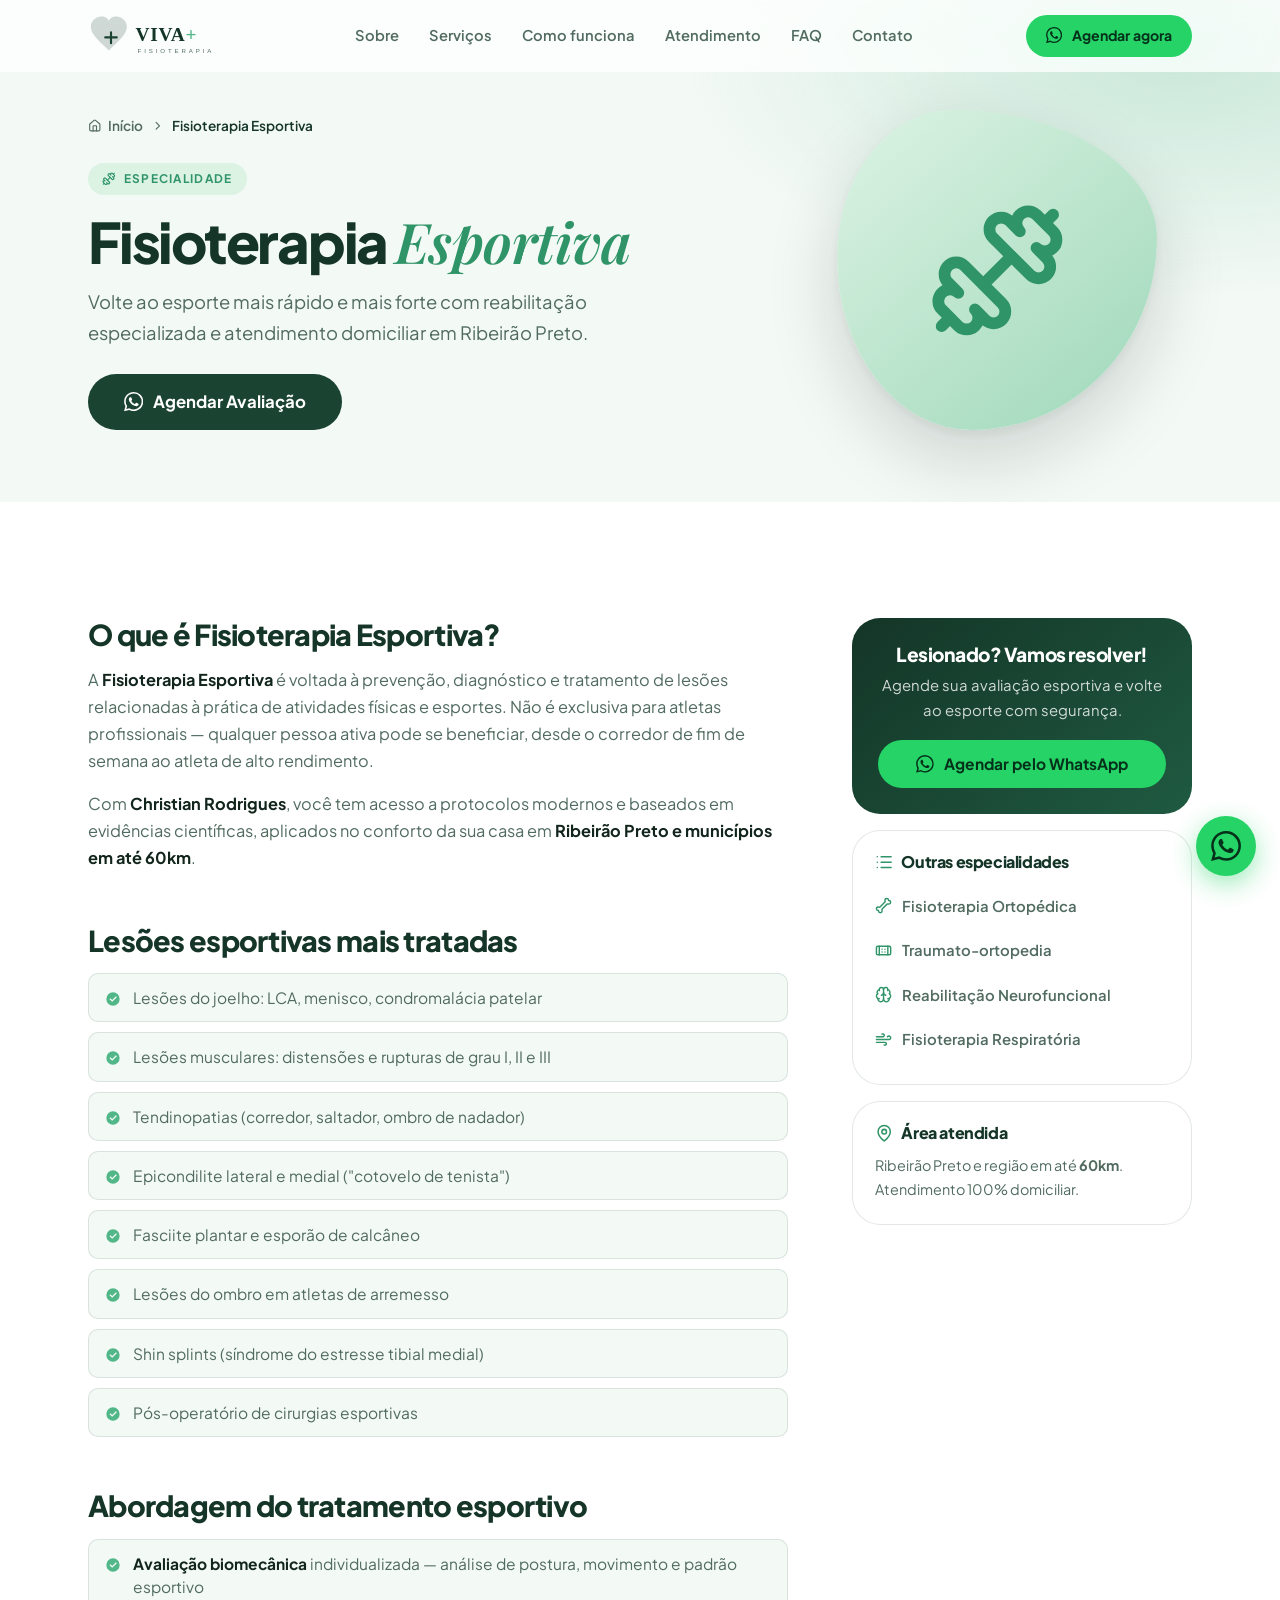
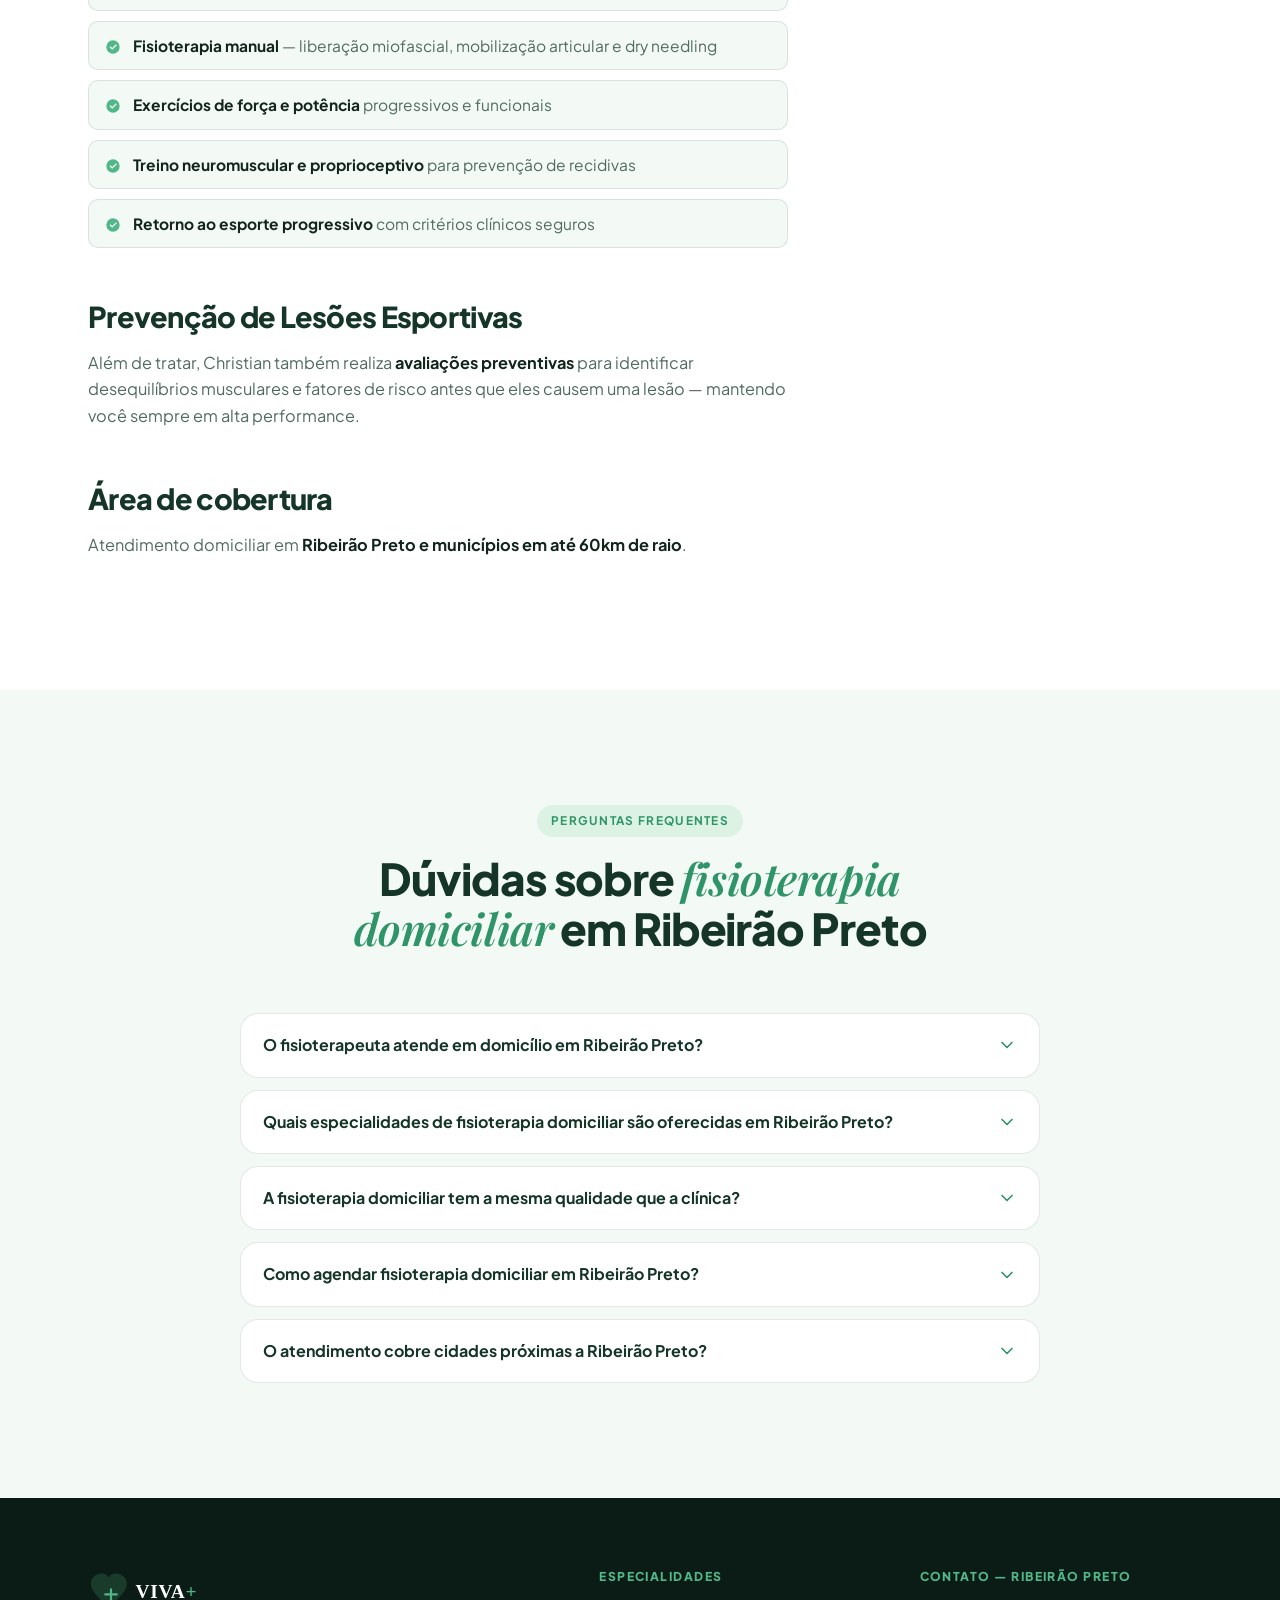
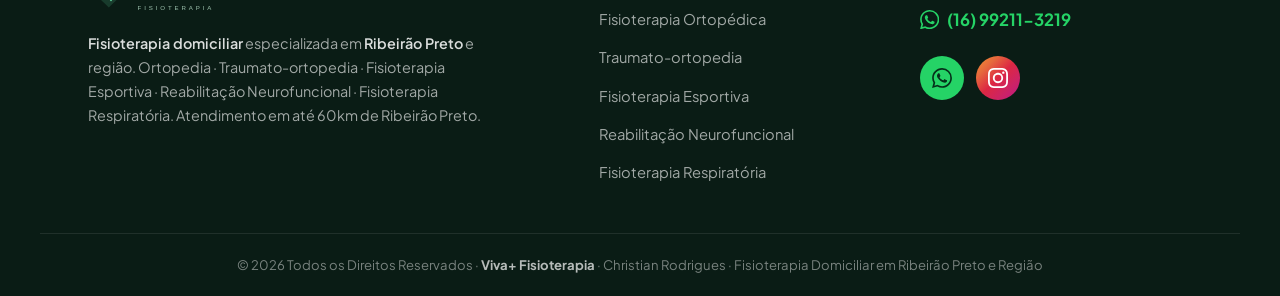
==== fisioterapia-esportiva.html @ 5d6df50b "Redesign do site: novo sistema visual, responsividade e correções técnicas - Hero compacto com CTAs " ====
<!DOCTYPE html>
<html lang="pt-BR">
<head>
<meta charset="UTF-8">
<meta name="viewport" content="width=device-width, initial-scale=1, viewport-fit=cover">
<title>Fisioterapia Esportiva em Ribeirão Preto | Christian Rodrigues</title>
<meta name="description" content="Fisioterapia Esportiva domiciliar em Ribeirão Preto com Christian Rodrigues. Prevenção e reabilitação de lesões para atletas e praticantes de atividade física. Atendimento em até 60km.">
<meta name="author" content="Christian Rodrigues — Viva+ Fisioterapia">
<meta name="robots" content="index, follow, max-snippet:-1, max-image-preview:large, max-video-preview:-1">
<link rel="canonical" href="https://vivamaisfisioterapia.com.br/fisioterapia-esportiva.html">
<meta name="theme-color" content="#f3f9f5" media="(prefers-color-scheme: light)">
<meta name="theme-color" content="#0a1611" media="(prefers-color-scheme: dark)">

<link rel="icon" href="img/favicon.svg" type="image/svg+xml">
<link rel="icon" href="favicon.ico" sizes="32x32">
<link rel="apple-touch-icon" href="img/apple-touch-icon.png">

<meta property="og:type" content="website">
<meta property="og:locale" content="pt_BR">
<meta property="og:site_name" content="Viva+ Fisioterapia">
<meta property="og:url" content="https://vivamaisfisioterapia.com.br/fisioterapia-esportiva.html">
<meta property="og:title" content="Fisioterapia Esportiva em Ribeirão Preto | Christian Rodrigues">
<meta property="og:description" content="Fisioterapia Esportiva domiciliar em Ribeirão Preto com Christian Rodrigues. Prevenção e reabilitação de lesões para atletas e praticantes de atividade física. Atendimento em até 60km.">
<meta property="og:image" content="https://vivamaisfisioterapia.com.br/img/og-cover.jpg">
<meta property="og:image:width" content="1200">
<meta property="og:image:height" content="630">
<meta property="og:image:alt" content="Christian Rodrigues — Fisioterapeuta Domiciliar em Ribeirão Preto">
<meta name="twitter:card" content="summary_large_image">
<meta name="twitter:title" content="Fisioterapia Esportiva em Ribeirão Preto | Christian Rodrigues">
<meta name="twitter:description" content="Fisioterapia Esportiva domiciliar em Ribeirão Preto com Christian Rodrigues. Prevenção e reabilitação de lesões para atletas e praticantes de atividade física. Atendimento em até 60km.">
<meta name="twitter:image" content="https://vivamaisfisioterapia.com.br/img/og-cover.jpg">

<script type="application/ld+json">
{
  "@context": "https://schema.org",
  "@graph": [
    {
      "@type": "MedicalTherapy",
      "name": "Fisioterapia Esportiva",
      "description": "Volte ao esporte mais rápido e mais forte com reabilitação especializada e atendimento domiciliar em Ribeirão Preto.",
      "provider": {
        "@type": "Person",
        "name": "Christian Rodrigues",
        "jobTitle": "Fisioterapeuta",
        "url": "https://vivamaisfisioterapia.com.br"
      },
      "areaServed": "Ribeirão Preto e região — raio de 60km",
      "url": "https://vivamaisfisioterapia.com.br/fisioterapia-esportiva.html"
    },
    {
      "@type": "BreadcrumbList",
      "itemListElement": [
        {
          "@type": "ListItem",
          "position": 1,
          "name": "Início",
          "item": "https://vivamaisfisioterapia.com.br/"
        },
        {
          "@type": "ListItem",
          "position": 2,
          "name": "Fisioterapia Esportiva",
          "item": "https://vivamaisfisioterapia.com.br/fisioterapia-esportiva.html"
        }
      ]
    }
  ]
}
</script>

<link rel="preconnect" href="https://fonts.googleapis.com">
<link rel="preconnect" href="https://fonts.gstatic.com" crossorigin>
<link href="https://fonts.googleapis.com/css2?family=Plus+Jakarta+Sans:wght@400;500;600;700;800&family=Playfair+Display:ital,wght@1,600&display=swap" rel="stylesheet">
<link rel="stylesheet" href="css/site.css">
<script>document.documentElement.classList.add('js')</script>
<script src="js/site.js" defer></script>
</head>
<body>
<a href="#main-content" class="skip">Pular para o conteúdo</a>

<!-- ══ CABEÇALHO ══ -->
<header class="hdr" id="hdr">
  <nav class="nav c" aria-label="Navegação principal">
    <a href="./" aria-label="Viva+ Fisioterapia — Página inicial">
      <svg viewBox="0 0 215 64" xmlns="http://www.w3.org/2000/svg" class="logo" role="img" aria-label="Viva+ Fisioterapia"><title>Viva+ Fisioterapia</title>
        <path class="l-heart" d="M26 47C13 34 1 25 1 14 1 6 8 0 16 0c5 0 9 3 10 6 1-3 5-6 10-6 8 0 15 6 15 14 0 11-12 20-25 33z" transform="translate(3,5)"/>
        <path class="l-cross" d="M29 22v15M21 29h16" fill="none" stroke-width="3" stroke-linecap="round" transform="translate(3,5)"/>
        <text class="l-name" x="66" y="39" font-family="Georgia,'Times New Roman',serif" font-weight="700" font-size="27" letter-spacing="1">VIVA<tspan class="l-plus">+</tspan></text>
        <text class="l-sub" x="69" y="55" font-family="Arial,sans-serif" font-size="8.5" letter-spacing="4">FISIOTERAPIA</text>
      </svg>
    </a>
    <div class="nav-links">
      <a href="./#sobre" class="nav-link">Sobre</a>
      <a href="./#servicos" class="nav-link">Serviços</a>
      <a href="./#como-funciona" class="nav-link">Como funciona</a>
      <a href="./#atendimento" class="nav-link">Atendimento</a>
      <a href="./#faq" class="nav-link">FAQ</a>
      <a href="./#contato" class="nav-link">Contato</a>
    </div>
    <div class="nav-acts">
      <a href="https://wa.me/5516992113219?text=Ol%C3%A1%20Christian%21%20Tenho%20interesse%20em%20Fisioterapia%20Esportiva." class="btn btn-wa btn-sm" target="_blank" rel="noopener noreferrer" aria-label="Agendar fisioterapia pelo WhatsApp">
        <svg class="ic" aria-hidden="true"><use href="img/icons.svg#whatsapp"/></svg><span>Agendar agora</span>
      </a>
      <button class="nav-tog" id="nav-tog" aria-label="Abrir menu" aria-expanded="false" aria-controls="mnav"><svg class="ic" aria-hidden="true"><use href="img/icons.svg#menu"/></svg></button>
    </div>
  </nav>
</header>

<!-- ══ MENU MOBILE ══ -->
<div class="mnav" id="mnav" role="dialog" aria-modal="true" aria-label="Menu">
  <div class="mnav-top">
    <svg viewBox="0 0 215 64" xmlns="http://www.w3.org/2000/svg" class="logo" role="img" aria-label="Viva+ Fisioterapia">
        <path class="l-heart" d="M26 47C13 34 1 25 1 14 1 6 8 0 16 0c5 0 9 3 10 6 1-3 5-6 10-6 8 0 15 6 15 14 0 11-12 20-25 33z" transform="translate(3,5)"/>
        <path class="l-cross" d="M29 22v15M21 29h16" fill="none" stroke-width="3" stroke-linecap="round" transform="translate(3,5)"/>
        <text class="l-name" x="66" y="39" font-family="Georgia,'Times New Roman',serif" font-weight="700" font-size="27" letter-spacing="1">VIVA<tspan class="l-plus">+</tspan></text>
        <text class="l-sub" x="69" y="55" font-family="Arial,sans-serif" font-size="8.5" letter-spacing="4">FISIOTERAPIA</text>
      </svg>
    <button class="mnav-close" id="mnav-close" aria-label="Fechar menu"><svg class="ic" aria-hidden="true"><use href="img/icons.svg#x"/></svg></button>
  </div>
  <nav class="mnav-links" aria-label="Menu mobile">
    <a href="./#sobre" class="mnav-link" style="--i:0">Sobre <svg class="ic" aria-hidden="true"><use href="img/icons.svg#arrow-right"/></svg></a>
    <a href="./#servicos" class="mnav-link" style="--i:1">Serviços <svg class="ic" aria-hidden="true"><use href="img/icons.svg#arrow-right"/></svg></a>
    <a href="./#como-funciona" class="mnav-link" style="--i:2">Como funciona <svg class="ic" aria-hidden="true"><use href="img/icons.svg#arrow-right"/></svg></a>
    <a href="./#atendimento" class="mnav-link" style="--i:3">Atendimento <svg class="ic" aria-hidden="true"><use href="img/icons.svg#arrow-right"/></svg></a>
    <a href="./#faq" class="mnav-link" style="--i:4">FAQ <svg class="ic" aria-hidden="true"><use href="img/icons.svg#arrow-right"/></svg></a>
    <a href="./#contato" class="mnav-link" style="--i:5">Contato <svg class="ic" aria-hidden="true"><use href="img/icons.svg#arrow-right"/></svg></a>
  </nav>
  <div class="mnav-foot">
    <a href="https://wa.me/5516992113219?text=Ol%C3%A1%20Christian%21%20Tenho%20interesse%20em%20Fisioterapia%20Esportiva." class="btn btn-wa btn-lg" target="_blank" rel="noopener noreferrer"><svg class="ic" aria-hidden="true"><use href="img/icons.svg#whatsapp"/></svg> Agendar pelo WhatsApp</a>
    <a href="https://www.instagram.com/christianrodrigues03?igsh=MXczcjdnam0zOTdqcQ==" class="btn btn-o" target="_blank" rel="noopener noreferrer"><svg class="ic" aria-hidden="true"><use href="img/icons.svg#instagram"/></svg> Instagram</a>
  </div>
</div>

<main id="main-content">

<!-- ══ HERO INTERNO ══ -->
<section class="ih">
  <div class="c ih-grid">
    <div data-a="l">
      <nav class="crumb" aria-label="Navegação estrutural">
        <a href="./"><svg class="ic" aria-hidden="true"><use href="img/icons.svg#house"/></svg> Início</a>
        <svg class="ic" aria-hidden="true"><use href="img/icons.svg#chevron-right"/></svg>
        <span aria-current="page">Fisioterapia Esportiva</span>
      </nav>
      <span class="tag"><svg class="ic" aria-hidden="true"><use href="img/icons.svg#dumbbell"/></svg> Especialidade</span>
      <h1 class="ih-title">Fisioterapia <em>Esportiva</em></h1>
      <p class="ih-sub">Volte ao esporte mais rápido e mais forte com reabilitação especializada e atendimento domiciliar em Ribeirão Preto.</p>
      <a href="https://wa.me/5516992113219?text=Ol%C3%A1%20Christian%21%20Tenho%20interesse%20em%20Fisioterapia%20Esportiva." class="btn btn-p btn-lg" target="_blank" rel="noopener noreferrer"><svg class="ic" aria-hidden="true"><use href="img/icons.svg#whatsapp"/></svg> Agendar Avaliação</a>
    </div>
    <div class="ih-art" data-a="r" aria-hidden="true"><svg class="ic" aria-hidden="true"><use href="img/icons.svg#dumbbell"/></svg></div>
  </div>
</section>

<!-- ══ CONTEÚDO ══ -->
<section class="sec">
  <div class="c in-grid">
    <article class="prose" data-a>
        <h2>O que é Fisioterapia Esportiva?</h2>
        <p>A <strong>Fisioterapia Esportiva</strong> é voltada à prevenção, diagnóstico e tratamento de lesões relacionadas à prática de atividades físicas e esportes. Não é exclusiva para atletas profissionais — qualquer pessoa ativa pode se beneficiar, desde o corredor de fim de semana ao atleta de alto rendimento.</p>
        <p>Com <strong>Christian Rodrigues</strong>, você tem acesso a protocolos modernos e baseados em evidências científicas, aplicados no conforto da sua casa em <strong>Ribeirão Preto e municípios em até 60km</strong>.</p>

        <h2>Lesões esportivas mais tratadas</h2>
        <ul>
        <li>Lesões do joelho: LCA, menisco, condromalácia patelar</li>
        <li>Lesões musculares: distensões e rupturas de grau I, II e III</li>
        <li>Tendinopatias (corredor, saltador, ombro de nadador)</li>
        <li>Epicondilite lateral e medial ("cotovelo de tenista")</li>
        <li>Fasciite plantar e esporão de calcâneo</li>
        <li>Lesões do ombro em atletas de arremesso</li>
        <li>Shin splints (síndrome do estresse tibial medial)</li>
        <li>Pós-operatório de cirurgias esportivas</li>
        </ul>

        <h2>Abordagem do tratamento esportivo</h2>
        <ul>
        <li><strong>Avaliação biomecânica</strong> individualizada — análise de postura, movimento e padrão esportivo</li>
        <li><strong>Fisioterapia manual</strong> — liberação miofascial, mobilização articular e dry needling</li>
        <li><strong>Exercícios de força e potência</strong> progressivos e funcionais</li>
        <li><strong>Treino neuromuscular e proprioceptivo</strong> para prevenção de recidivas</li>
        <li><strong>Retorno ao esporte progressivo</strong> com critérios clínicos seguros</li>
        </ul>

        <h2>Prevenção de Lesões Esportivas</h2>
        <p>Além de tratar, Christian também realiza <strong>avaliações preventivas</strong> para identificar desequilíbrios musculares e fatores de risco antes que eles causem uma lesão — mantendo você sempre em alta performance.</p>

        <h2>Área de cobertura</h2>
        <p>Atendimento domiciliar em <strong>Ribeirão Preto e municípios em até 60km de raio</strong>.</p>
    </article>

    <aside class="side" aria-label="Agendamento e outras especialidades">
      <div class="side-cta">
        <h3>Lesionado? Vamos resolver!</h3>
        <p>Agende sua avaliação esportiva e volte ao esporte com segurança.</p>
        <a href="https://wa.me/5516992113219?text=Ol%C3%A1%20Christian%21%20Tenho%20interesse%20em%20Fisioterapia%20Esportiva." class="btn btn-wa" target="_blank" rel="noopener noreferrer"><svg class="ic" aria-hidden="true"><use href="img/icons.svg#whatsapp"/></svg> Agendar pelo WhatsApp</a>
      </div>
      <div class="side-card">
        <h3><svg class="ic" aria-hidden="true"><use href="img/icons.svg#list"/></svg> Outras especialidades</h3>
        <ul>
            <li><a href="ortopedia.html"><svg class="ic" aria-hidden="true"><use href="img/icons.svg#bone"/></svg> Fisioterapia Ortopédica</a></li>
            <li><a href="traumatortopedia.html"><svg class="ic" aria-hidden="true"><use href="img/icons.svg#bandage"/></svg> Traumato-ortopedia</a></li>
            <li><a href="reabilitacao-neurofuncional.html"><svg class="ic" aria-hidden="true"><use href="img/icons.svg#brain"/></svg> Reabilitação Neurofuncional</a></li>
            <li><a href="fisioterapia-respiratoria.html"><svg class="ic" aria-hidden="true"><use href="img/icons.svg#wind"/></svg> Fisioterapia Respiratória</a></li>
        </ul>
      </div>
      <div class="side-card">
        <h3><svg class="ic" aria-hidden="true"><use href="img/icons.svg#map-pin"/></svg> Área atendida</h3>
        <p>Ribeirão Preto e região em até <strong>60km</strong>. Atendimento 100% domiciliar.</p>
      </div>
    </aside>
  </div>
</section>

<!-- ══ FAQ ══ -->
<section class="sec sec--alt" id="faq" aria-labelledby="faq-title">
  <div class="c">
    <header class="s-hdr" data-a>
      <span class="tag">Perguntas frequentes</span>
      <h2 class="s-title" id="faq-title">Dúvidas sobre <em>fisioterapia domiciliar</em> em Ribeirão Preto</h2>
    </header>
    <div class="faq-list" data-a>
      <details class="faq-item" name="faq">
        <summary>O fisioterapeuta atende em domicílio em Ribeirão Preto? <svg class="ic" aria-hidden="true"><use href="img/icons.svg#chevron-down"/></svg></summary>
        <p>Sim! Christian Rodrigues oferece <strong>fisioterapia domiciliar em Ribeirão Preto</strong> e toda a região em um raio de 60km, incluindo Sertãozinho, Jardinópolis, Cravinhos, Serrana, Brodowski, Batatais e Franca. Você recebe atendimento profissional sem sair de casa.</p>
      </details>
      <details class="faq-item" name="faq">
        <summary>Quais especialidades de fisioterapia domiciliar são oferecidas em Ribeirão Preto? <svg class="ic" aria-hidden="true"><use href="img/icons.svg#chevron-down"/></svg></summary>
        <p>São 5 especialidades de <strong>fisioterapia domiciliar em Ribeirão Preto</strong>: <strong>Fisioterapia Ortopédica</strong>, <strong>Traumato-ortopedia</strong>, <strong>Fisioterapia Esportiva</strong>, <strong>Reabilitação Neurofuncional</strong> (AVC, Parkinson) e <strong>Fisioterapia Respiratória</strong> (DPOC, pós-COVID). Todas realizadas no conforto da sua casa.</p>
      </details>
      <details class="faq-item" name="faq">
        <summary>A fisioterapia domiciliar tem a mesma qualidade que a clínica? <svg class="ic" aria-hidden="true"><use href="img/icons.svg#chevron-down"/></svg></summary>
        <p>Sim! Christian leva todos os equipamentos profissionais necessários ao seu domicílio em Ribeirão Preto, garantindo uma sessão completa, profissional e baseada em evidências científicas — com a comodidade de não precisar sair de casa.</p>
      </details>
      <details class="faq-item" name="faq">
        <summary>Como agendar fisioterapia domiciliar em Ribeirão Preto? <svg class="ic" aria-hidden="true"><use href="img/icons.svg#chevron-down"/></svg></summary>
        <p>É simples! Entre em contato pelo <strong>WhatsApp (16) 99211-3219</strong>. O agendamento é rápido, sem burocracia e com horários flexíveis para encaixar na sua rotina em Ribeirão Preto e região.</p>
      </details>
      <details class="faq-item" name="faq">
        <summary>O atendimento cobre cidades próximas a Ribeirão Preto? <svg class="ic" aria-hidden="true"><use href="img/icons.svg#chevron-down"/></svg></summary>
        <p>Sim! A <strong>fisioterapia domiciliar</strong> atende em um raio de <strong>60km a partir de Ribeirão Preto</strong>, cobrindo cidades como Sertãozinho, Jardinópolis, Cravinhos, Serrana, Brodowski, Batatais e Franca. Entre em contato para verificar sua região.</p>
      </details>
    </div>
  </div>
</section>

</main>

<!-- ══ RODAPÉ ══ -->
<footer class="ftr">
  <div class="c ftr-inner">
    <div class="ftr-brand">
      <svg viewBox="0 0 215 64" xmlns="http://www.w3.org/2000/svg" class="logo" role="img" aria-label="Viva+ Fisioterapia">
        <path class="l-heart" d="M26 47C13 34 1 25 1 14 1 6 8 0 16 0c5 0 9 3 10 6 1-3 5-6 10-6 8 0 15 6 15 14 0 11-12 20-25 33z" transform="translate(3,5)"/>
        <path class="l-cross" d="M29 22v15M21 29h16" fill="none" stroke-width="3" stroke-linecap="round" transform="translate(3,5)"/>
        <text class="l-name" x="66" y="39" font-family="Georgia,'Times New Roman',serif" font-weight="700" font-size="27" letter-spacing="1">VIVA<tspan class="l-plus">+</tspan></text>
        <text class="l-sub" x="69" y="55" font-family="Arial,sans-serif" font-size="8.5" letter-spacing="4">FISIOTERAPIA</text>
      </svg>
      <p>
        <strong>Fisioterapia domiciliar</strong> especializada em <strong>Ribeirão Preto</strong> e região.
        Ortopedia · Traumato-ortopedia · Fisioterapia Esportiva · Reabilitação Neurofuncional · Fisioterapia Respiratória.
        Atendimento em até 60km de Ribeirão Preto.
      </p>
    </div>
    <nav class="ftr-links" aria-label="Especialidades">
      <h3>Especialidades</h3>
      <ul>
        <li><a href="ortopedia.html">Fisioterapia Ortopédica</a></li>
        <li><a href="traumatortopedia.html">Traumato-ortopedia</a></li>
        <li><a href="fisioterapia-esportiva.html">Fisioterapia Esportiva</a></li>
        <li><a href="reabilitacao-neurofuncional.html">Reabilitação Neurofuncional</a></li>
        <li><a href="fisioterapia-respiratoria.html">Fisioterapia Respiratória</a></li>
      </ul>
    </nav>
    <div class="ftr-contact">
      <h3>Contato — Ribeirão Preto</h3>
      <a href="https://wa.me/5516992113219" class="ftr-wa" target="_blank" rel="noopener noreferrer" aria-label="WhatsApp (16) 99211-3219">
        <svg class="ic" aria-hidden="true"><use href="img/icons.svg#whatsapp"/></svg> (16) 99211-3219
      </a>
      <div class="ftr-soc">
        <a href="https://wa.me/5516992113219" target="_blank" rel="noopener noreferrer" aria-label="WhatsApp" class="soc-ic soc-wa"><svg class="ic" aria-hidden="true"><use href="img/icons.svg#whatsapp"/></svg></a>
        <a href="https://www.instagram.com/christianrodrigues03?igsh=MXczcjdnam0zOTdqcQ==" target="_blank" rel="noopener noreferrer" aria-label="Instagram de Christian Rodrigues" class="soc-ic soc-ig"><svg class="ic" aria-hidden="true"><use href="img/icons.svg#instagram"/></svg></a>
      </div>
    </div>
  </div>
  <div class="ftr-bot">
    <p>© 2026 Todos os Direitos Reservados · <strong>Viva+ Fisioterapia</strong> · Christian Rodrigues · Fisioterapia Domiciliar em Ribeirão Preto e Região</p>
  </div>
</footer>

<!-- WhatsApp: botão flutuante (desktop) e barra fixa (celular) -->
<a href="https://wa.me/5516992113219?text=Ol%C3%A1%20Christian%21%20Tenho%20interesse%20em%20Fisioterapia%20Esportiva." class="wa-float" target="_blank" rel="noopener noreferrer" aria-label="Agendar pelo WhatsApp"><svg class="ic" aria-hidden="true"><use href="img/icons.svg#whatsapp"/></svg></a>
<div class="wa-bar" id="wa-bar">
  <a href="https://wa.me/5516992113219?text=Ol%C3%A1%20Christian%21%20Tenho%20interesse%20em%20Fisioterapia%20Esportiva." class="btn btn-wa" target="_blank" rel="noopener noreferrer"><svg class="ic" aria-hidden="true"><use href="img/icons.svg#whatsapp"/></svg> Agendar pelo WhatsApp</a>
</div>

</body>
</html>
---- css/site.css ----
/* ============================================================
   VIVA+ FISIOTERAPIA — sistema de design compartilhado
   Usado por todas as páginas (index + especialidades)
============================================================ */

/* ── TOKENS ── */
:root{
  color-scheme:light dark;
  --bg:#ffffff;
  --surface:#f3f9f5;
  --card:#ffffff;
  --ink:#12251c;
  --muted:#516b60;
  --head:#143527;
  --brand:#1B4332;
  --brand-hover:#2D6A4F;
  --on-brand:#ffffff;
  --accent:#2f9467;
  --mint:#52B788;
  --tint:#dcf3e3;
  --line:rgba(27,67,50,.12);
  --glass:rgba(255,255,255,.78);
  --wa:#25D366;
  --wa-hover:#1fbe5a;
  --on-wa:#05301a;
  --ig:linear-gradient(135deg,#f09433,#e6683c,#dc2743,#cc2366,#bc1888);
  --deep:#0f2a1f;
  --deeper:#0a1c15;

  --ff:'Plus Jakarta Sans',system-ui,-apple-system,'Segoe UI',Roboto,Arial,sans-serif;
  --ff-serif:'Playfair Display',Georgia,'Times New Roman',serif;

  --r-sm:10px;--r-md:18px;--r-lg:28px;--r-pill:999px;
  --sh-sm:0 1px 2px rgba(18,37,28,.05),0 4px 14px rgba(18,37,28,.06);
  --sh-md:0 2px 4px rgba(18,37,28,.05),0 14px 36px rgba(18,37,28,.11);
  --sh-lg:0 4px 8px rgba(18,37,28,.05),0 28px 70px rgba(18,37,28,.17);

  --hh:72px;
  --gut:clamp(16px,5vw,48px);
  --sec:clamp(64px,9vw,116px);
  --ease:cubic-bezier(.2,.7,.2,1);
}
@media (prefers-color-scheme:dark){
  :root{
    --bg:#0a1611;
    --surface:#0f1f18;
    --card:#14271f;
    --ink:#e6f1eb;
    --muted:#9fb9ad;
    --head:#f1f8f4;
    --brand:#52B788;
    --brand-hover:#74c69d;
    --on-brand:#06281a;
    --accent:#74c69d;
    --tint:#193529;
    --line:rgba(255,255,255,.1);
    --glass:rgba(12,26,20,.74);
    --sh-sm:0 1px 2px rgba(0,0,0,.3),0 4px 14px rgba(0,0,0,.25);
    --sh-md:0 2px 4px rgba(0,0,0,.3),0 14px 36px rgba(0,0,0,.35);
    --sh-lg:0 4px 8px rgba(0,0,0,.3),0 28px 70px rgba(0,0,0,.45);
  }
}

/* ── RESET ── */
*,*::before,*::after{box-sizing:border-box;margin:0;padding:0}
html{scroll-behavior:smooth;scroll-padding-top:calc(var(--hh) + 12px);-webkit-text-size-adjust:100%}
body{font-family:var(--ff);color:var(--ink);background:var(--bg);line-height:1.65;-webkit-font-smoothing:antialiased;overflow-x:clip}
img,svg{display:block;max-width:100%}
img{height:auto}
a{color:inherit;text-decoration:none}
ul,ol{list-style:none}
button{font:inherit;color:inherit;background:none;border:0;cursor:pointer}
strong{font-weight:700}
:focus-visible{outline:3px solid var(--mint);outline-offset:3px;border-radius:6px}
::selection{background:var(--mint);color:#06281a}
@view-transition{navigation:auto}

.skip{position:absolute;left:12px;top:-60px;z-index:2000;background:var(--brand);color:var(--on-brand);padding:10px 18px;border-radius:var(--r-pill);font-weight:700;transition:top .2s}
.skip:focus{top:12px}

/* ── LAYOUT ── */
.c{width:100%;max-width:1200px;margin-inline:auto;padding-inline:var(--gut)}
.sec{padding-block:var(--sec)}
.sec--alt{background:var(--surface)}
.ic{width:1.15em;height:1.15em;flex:none}

/* ── TIPOGRAFIA ── */
h1,h2,h3{color:var(--head);line-height:1.12;letter-spacing:-.025em;font-weight:800;text-wrap:balance}
h1 em,h2 em,h3 em{font-family:var(--ff-serif);font-style:italic;font-weight:600;letter-spacing:-.01em;color:var(--accent)}
p{text-wrap:pretty}
.tag{display:inline-flex;align-items:center;gap:8px;font-size:.74rem;font-weight:700;letter-spacing:.11em;text-transform:uppercase;color:var(--accent);background:var(--tint);padding:6px 14px;border-radius:var(--r-pill);margin-bottom:16px}
.s-hdr{text-align:center;max-width:720px;margin:0 auto clamp(36px,5vw,60px)}
.s-title{font-size:clamp(1.7rem,1.1rem + 2.6vw,2.75rem);margin-bottom:14px}
.s-sub{font-size:clamp(1rem,.95rem + .25vw,1.1rem);color:var(--muted)}
.s-sub strong{color:var(--ink);font-weight:600}

/* ── BOTÕES ── */
.btn{display:inline-flex;align-items:center;justify-content:center;gap:10px;min-height:48px;padding:12px 26px;border-radius:var(--r-pill);font-weight:700;font-size:.97rem;line-height:1.2;border:2px solid transparent;transition:transform .25s var(--ease),box-shadow .25s var(--ease),background-color .2s,color .2s,border-color .2s;text-align:center}
.btn:hover{transform:translateY(-2px)}
.btn:active{transform:translateY(0) scale(.98)}
.btn-p{background:var(--brand);color:var(--on-brand)}
.btn-p:hover{background:var(--brand-hover);box-shadow:var(--sh-md)}
.btn-o{border-color:var(--line);color:var(--head);background:var(--card)}
.btn-o:hover{border-color:var(--brand)}
.btn-wa{background:var(--wa);color:var(--on-wa)}
.btn-wa:hover{background:var(--wa-hover);box-shadow:0 10px 28px rgba(37,211,102,.35)}
.btn-ig{background:var(--ig);color:#fff}
.btn-ig:hover{box-shadow:0 10px 28px rgba(220,39,67,.35)}
.btn-lg{min-height:56px;padding:15px 34px;font-size:1.05rem}
.btn-sm{min-height:42px;padding:8px 18px;font-size:.88rem}

/* ============================================================
   HEADER
============================================================ */
.hdr{position:fixed;inset:0 0 auto;z-index:1000;height:var(--hh);background:var(--glass);-webkit-backdrop-filter:saturate(1.6) blur(14px);backdrop-filter:saturate(1.6) blur(14px);border-bottom:1px solid transparent;transition:height .3s var(--ease),border-color .3s,box-shadow .3s}
.hdr.scrolled{--hh-now:60px;height:60px;border-color:var(--line);box-shadow:var(--sh-sm)}
.nav{display:flex;align-items:center;justify-content:space-between;gap:20px;height:100%}
.logo{height:46px;width:auto;transition:height .3s var(--ease)}
.hdr.scrolled .logo{height:38px}
.logo .l-heart{fill:var(--brand);opacity:.2}
.logo .l-cross{stroke:var(--brand)}
.logo .l-name{fill:var(--head)}
.logo .l-plus{fill:var(--mint)}
.logo .l-sub{fill:var(--muted)}
.nav-links{display:flex;align-items:center;gap:2px}
.nav-link{font-size:.92rem;font-weight:600;color:var(--muted);padding:8px 14px;border-radius:var(--r-pill);transition:color .2s,background-color .2s}
.nav-link:hover,.nav-link.active{color:var(--head);background:var(--tint)}
.nav-acts{display:flex;align-items:center;gap:8px}
.nav-tog{display:none;width:46px;height:46px;border-radius:50%;align-items:center;justify-content:center;color:var(--head);border:1px solid var(--line)}
.nav-tog .ic{width:22px;height:22px}

/* ── MENU MOBILE (tela cheia) ── */
.mnav{position:fixed;inset:0;z-index:1100;display:flex;flex-direction:column;padding:16px var(--gut) calc(28px + env(safe-area-inset-bottom));background:color-mix(in srgb,var(--bg) 90%,transparent);-webkit-backdrop-filter:blur(22px);backdrop-filter:blur(22px);opacity:0;visibility:hidden;transition:opacity .3s var(--ease),visibility .3s}
.mnav.open{opacity:1;visibility:visible}
.mnav-top{display:flex;align-items:center;justify-content:space-between;height:calc(var(--hh) - 32px);min-height:46px}
.mnav-close{width:46px;height:46px;border-radius:50%;display:flex;align-items:center;justify-content:center;border:1px solid var(--line);color:var(--head)}
.mnav-close .ic{width:22px;height:22px}
.mnav-links{flex:1;display:flex;flex-direction:column;justify-content:center;gap:2px}
.mnav-link{display:flex;align-items:center;justify-content:space-between;font-size:clamp(1.6rem,7vw,2.1rem);font-weight:800;letter-spacing:-.03em;color:var(--head);padding:12px 4px;border-bottom:1px solid var(--line);opacity:0;transform:translateY(18px);transition:opacity .4s var(--ease),transform .4s var(--ease),color .2s}
.mnav-link .ic{width:22px;height:22px;color:var(--accent)}
.mnav.open .mnav-link{opacity:1;transform:none;transition-delay:calc(60ms * var(--i,0) + 80ms)}
.mnav-foot{display:grid;gap:10px}
html.menu-open{overflow:hidden}

/* ============================================================
   HERO
============================================================ */
.hero{position:relative;padding-top:calc(var(--hh) + clamp(20px,4vw,48px));padding-bottom:clamp(48px,7vw,88px);overflow:clip;isolation:isolate}
.hero::before{content:'';position:absolute;inset:0;z-index:-2;background:
  radial-gradient(60% 55% at 88% 8%,color-mix(in srgb,var(--mint) 26%,transparent),transparent 70%),
  radial-gradient(45% 45% at 0% 100%,color-mix(in srgb,var(--mint) 16%,transparent),transparent 70%),
  var(--surface)}
.hero::after{content:'';position:absolute;inset:0;z-index:-1;background-image:linear-gradient(var(--line) 1px,transparent 1px),linear-gradient(90deg,var(--line) 1px,transparent 1px);background-size:44px 44px;-webkit-mask-image:radial-gradient(70% 70% at 70% 30%,#000,transparent 75%);mask-image:radial-gradient(70% 70% at 70% 30%,#000,transparent 75%);opacity:.55}
.hero-grid{display:grid;grid-template-columns:1.08fr .92fr;gap:clamp(28px,5vw,64px);align-items:center}
.hero-tag{display:inline-flex;align-items:center;gap:8px;font-size:.76rem;font-weight:700;letter-spacing:.08em;text-transform:uppercase;color:var(--accent);background:var(--card);border:1px solid var(--line);padding:7px 14px;border-radius:var(--r-pill);margin-bottom:20px;box-shadow:var(--sh-sm)}
.hero-tag i{width:8px;height:8px;border-radius:50%;background:var(--wa);box-shadow:0 0 0 0 rgba(37,211,102,.6);animation:ping 2.2s infinite}
@keyframes ping{70%,100%{box-shadow:0 0 0 9px rgba(37,211,102,0)}}
.hero-title{font-size:clamp(2.15rem,1.2rem + 3.6vw,3.6rem);line-height:1.04;letter-spacing:-.04em;margin-bottom:20px}
.hero-desc{font-size:clamp(1rem,.95rem + .35vw,1.15rem);color:var(--muted);max-width:520px;margin-bottom:28px}
.hero-desc strong{color:var(--ink);font-weight:600}
.hero-ctas{display:flex;flex-wrap:wrap;gap:12px;margin-bottom:26px}
.hero-ctas .btn{padding-inline:24px;font-size:1rem}
.hero-pts{display:flex;flex-wrap:wrap;gap:8px 20px;font-size:.88rem;font-weight:600;color:var(--muted)}
.hero-pts li{display:flex;align-items:center;gap:7px}
.hero-pts .ic{color:var(--accent)}
.hero-media{position:relative;justify-self:end;width:100%;max-width:460px}
.hero-frame{border-radius:var(--r-lg);overflow:hidden;box-shadow:var(--sh-lg);aspect-ratio:4/5;max-height:min(600px,calc(100svh - var(--hh) - 110px));width:100%;background:var(--tint)}
.hero-frame img{width:100%;height:100%;object-fit:cover;object-position:50% 22%}
.hero-stats{position:absolute;left:50%;bottom:-26px;translate:-50% 0;display:grid;grid-template-columns:repeat(3,1fr);width:min(100% - 24px,400px);background:var(--glass);-webkit-backdrop-filter:blur(16px) saturate(1.5);backdrop-filter:blur(16px) saturate(1.5);border:1px solid var(--line);border-radius:var(--r-md);box-shadow:var(--sh-md)}
.h-stat{display:flex;flex-direction:column;align-items:center;text-align:center;padding:14px 8px}
.h-stat + .h-stat{border-left:1px solid var(--line)}
.h-stat strong{font-size:clamp(1.25rem,1rem + 1vw,1.6rem);font-weight:800;letter-spacing:-.03em;color:var(--head);line-height:1.1;font-variant-numeric:tabular-nums}
.h-stat span{font-size:.72rem;font-weight:600;color:var(--muted)}

/* ============================================================
   SOBRE
============================================================ */
.about-grid{display:grid;grid-template-columns:.85fr 1.15fr;gap:clamp(32px,6vw,80px);align-items:center}
.about-vis{position:relative;max-width:440px;width:100%;justify-self:center}
.about-img{border-radius:var(--r-lg);overflow:hidden;box-shadow:var(--sh-lg);background:var(--tint)}
.about-img img{width:100%;aspect-ratio:4/5;object-fit:cover;object-position:top center}
.about-bdg{position:absolute;right:-14px;bottom:-18px;display:flex;align-items:center;gap:12px;background:var(--deep);color:#fff;padding:14px 20px;border-radius:var(--r-md);box-shadow:var(--sh-md)}
.about-bdg .ic{width:28px;height:28px;color:var(--mint)}
.about-bdg strong{display:block;font-size:.92rem;line-height:1.3}
.about-bdg span{font-size:.78rem;opacity:.75}
.about-txt p{color:var(--muted);margin-bottom:16px}
.about-txt p strong{color:var(--ink);font-weight:600}
.feats{display:grid;grid-template-columns:repeat(2,minmax(0,1fr));gap:10px;margin:26px 0 32px}
.feats li{display:flex;align-items:flex-start;gap:10px;font-size:.93rem;font-weight:500;background:var(--surface);border:1px solid var(--line);border-radius:var(--r-sm);padding:12px 14px;line-height:1.4}
.feats .ic{color:var(--accent);margin-top:2px}

/* ============================================================
   ESPECIALIDADES (grade assimétrica / carrossel no celular)
============================================================ */
.svc-grid{display:grid;grid-template-columns:repeat(6,minmax(0,1fr));gap:20px}
.svc-card{grid-column:span 2;position:relative;display:flex;flex-direction:column;background:var(--card);border:1px solid var(--line);border-radius:var(--r-lg);padding:clamp(22px,2.4vw,32px);overflow:hidden;isolation:isolate;transition:transform .35s var(--ease),box-shadow .35s var(--ease),border-color .3s}
.svc-card:nth-child(-n+2){grid-column:span 3}
.svc-card::before{content:'';position:absolute;inset:0;z-index:-1;background:radial-gradient(80% 70% at 100% 0%,color-mix(in srgb,var(--mint) 22%,transparent),transparent 70%);opacity:0;transition:opacity .35s}
.svc-card:hover{transform:translateY(-6px);box-shadow:var(--sh-md);border-color:color-mix(in srgb,var(--mint) 60%,transparent)}
.svc-card:hover::before{opacity:1}
.svc-top{display:flex;align-items:center;justify-content:space-between;margin-bottom:22px}
.svc-ico{width:56px;height:56px;border-radius:16px;background:var(--tint);color:var(--accent);display:flex;align-items:center;justify-content:center;transition:background-color .3s,color .3s,transform .35s var(--ease)}
.svc-ico .ic{width:26px;height:26px}
.svc-card:hover .svc-ico{background:var(--brand);color:var(--on-brand);transform:rotate(-6deg) scale(1.06)}
.svc-num{font-size:.8rem;font-weight:800;letter-spacing:.1em;color:var(--muted);opacity:.7}
.svc-bg{position:absolute;right:-28px;bottom:-28px;width:170px;height:170px;color:var(--mint);opacity:.09;z-index:-1;stroke-width:1.2;transition:transform .5s var(--ease),opacity .35s}
.svc-card:hover .svc-bg{transform:scale(1.1) rotate(-8deg);opacity:.16}
.svc-card h3{font-size:clamp(1.12rem,1rem + .5vw,1.35rem);margin-bottom:10px}
.svc-card p{font-size:.94rem;color:var(--muted);flex:1}
.svc-card p strong{color:var(--ink);font-weight:600}
.svc-lnk{display:inline-flex;align-items:center;gap:6px;margin-top:20px;font-size:.9rem;font-weight:700;color:var(--accent);align-self:flex-start}
.svc-lnk .ic{transition:transform .25s var(--ease)}
.svc-lnk::after{content:'';position:absolute;inset:0}
.svc-card:hover .svc-lnk .ic{transform:translateX(5px)}
.svc-hint{display:none}
.svc-cta{text-align:center;margin-top:clamp(32px,5vw,52px)}

/* ============================================================
   COMO FUNCIONA
============================================================ */
.steps{position:relative;display:grid;grid-template-columns:repeat(3,minmax(0,1fr));gap:clamp(20px,3vw,40px);counter-reset:step}
.steps::before{content:'';position:absolute;top:32px;left:16.66%;right:16.66%;height:2px;background:repeating-linear-gradient(90deg,var(--mint) 0 8px,transparent 8px 16px);opacity:.6}
.step{position:relative;text-align:center;counter-increment:step}
.step-ico{position:relative;width:64px;height:64px;margin:0 auto 20px;border-radius:50%;background:var(--card);border:2px solid var(--mint);color:var(--accent);display:flex;align-items:center;justify-content:center;box-shadow:0 0 0 8px var(--bg)}
.sec--alt .step-ico{box-shadow:0 0 0 8px var(--surface)}
.step-ico .ic{width:26px;height:26px}
.step-ico::after{content:counter(step);position:absolute;top:-6px;right:-6px;width:24px;height:24px;border-radius:50%;background:var(--brand);color:var(--on-brand);font-size:.75rem;font-weight:800;display:flex;align-items:center;justify-content:center}
.step h3{font-size:1.15rem;margin-bottom:8px}
.step p{font-size:.95rem;color:var(--muted);max-width:320px;margin-inline:auto}

/* ============================================================
   ÁREA DE ATENDIMENTO
============================================================ */
.cov-grid{display:grid;grid-template-columns:1fr 1fr;gap:clamp(28px,5vw,64px);align-items:center}
.cov-map{background:var(--surface);border:1px solid var(--line);border-radius:var(--r-lg);padding:clamp(8px,2vw,20px)}
.sec--alt .cov-map{background:var(--card)}
.cov-map svg{width:100%;height:auto;font-family:var(--ff)}
.m-ring{fill:none;stroke:var(--mint);stroke-width:1;stroke-dasharray:3 5;opacity:.7}
.m-ring--out{fill:color-mix(in srgb,var(--mint) 12%,transparent);stroke-width:1.6;stroke-dasharray:none;opacity:1}
.m-km{font-size:9px;font-weight:700;fill:var(--muted);letter-spacing:.06em}
.m-city circle{fill:var(--card);stroke:var(--accent);stroke-width:2.2;transition:r .25s var(--ease),fill .25s}
.m-city text{font-size:11px;font-weight:600;fill:var(--ink);transition:fill .2s}
.m-city.on circle{r:7;fill:var(--mint)}
.m-city.on text{fill:var(--accent);font-weight:800}
.m-home circle.m-core{fill:var(--brand)}
.m-home circle.m-pulse{fill:var(--mint);opacity:.35;transform-box:fill-box;transform-origin:center;animation:mpulse 2.6s var(--ease) infinite}
@keyframes mpulse{from{transform:scale(.6);opacity:.5}to{transform:scale(2.4);opacity:0}}
.m-home text{font-size:13px;font-weight:800;fill:var(--head)}
.cov-info h3{font-size:1.2rem;margin-bottom:8px}
.cov-info > p{color:var(--muted);margin-bottom:18px}
.chips{display:flex;flex-wrap:wrap;gap:8px;margin-bottom:26px}
.chip{display:inline-flex;align-items:center;gap:6px;min-height:40px;padding:8px 14px;border-radius:var(--r-pill);background:var(--card);border:1px solid var(--line);font-size:.88rem;font-weight:600;transition:background-color .2s,border-color .2s,color .2s,transform .2s var(--ease)}
.chip .ic{color:var(--accent);width:1em;height:1em}
.chip:hover,.chip.on{background:var(--tint);border-color:var(--mint);transform:translateY(-2px)}
.chip--home{background:var(--brand);color:var(--on-brand);border-color:transparent}
.chip--home .ic{color:inherit}
.chip--home:hover{background:var(--brand-hover);color:var(--on-brand)}
.cov-list{display:grid;gap:12px;margin-bottom:26px}
.cov-list li{display:flex;gap:12px;align-items:flex-start;font-size:.95rem;color:var(--muted)}
.cov-list .ic{color:var(--accent);margin-top:3px;width:20px;height:20px}
.cov-list strong{color:var(--ink);display:block;font-weight:700}

/* ============================================================
   FAQ
============================================================ */
.faq-list{max-width:800px;margin-inline:auto;display:grid;gap:12px}
.faq-item{background:var(--card);border:1px solid var(--line);border-radius:var(--r-md);transition:border-color .25s,box-shadow .25s}
.faq-item[open]{border-color:color-mix(in srgb,var(--mint) 60%,transparent);box-shadow:var(--sh-sm)}
.faq-item summary{display:flex;align-items:center;justify-content:space-between;gap:16px;padding:18px 22px;font-weight:700;color:var(--head);cursor:pointer;list-style:none;border-radius:var(--r-md)}
.faq-item summary::-webkit-details-marker{display:none}
.faq-item summary .ic{color:var(--accent);width:20px;height:20px;transition:transform .3s var(--ease)}
.faq-item[open] summary .ic{transform:rotate(180deg)}
.faq-item p{padding:0 22px 20px;color:var(--muted);font-size:.96rem}
.faq-item p strong{color:var(--ink);font-weight:600}
@supports (interpolate-size:allow-keywords){
  .faq-item{interpolate-size:allow-keywords}
  .faq-item::details-content{block-size:0;overflow:clip;transition:block-size .35s var(--ease),content-visibility .35s allow-discrete}
  .faq-item[open]::details-content{block-size:auto}
}

/* ============================================================
   CHAMADA FINAL
============================================================ */
.cta-sec{position:relative;padding-block:var(--sec);background:
  radial-gradient(50% 80% at 100% 0%,rgba(82,183,136,.3),transparent 70%),
  radial-gradient(40% 70% at 0% 100%,rgba(82,183,136,.18),transparent 70%),
  linear-gradient(135deg,#143527,#1f5a41);color:#fff;overflow:clip}
.cta-inner{text-align:center;max-width:720px;margin-inline:auto}
.cta-sec .tag{background:rgba(255,255,255,.14);color:#fff}
.cta-title{font-size:clamp(1.8rem,1.1rem + 3vw,3rem);color:#fff;margin-bottom:16px}
.cta-title em{color:#8be0b4}
.cta-sub{color:rgba(255,255,255,.82);font-size:1.05rem;margin-bottom:34px}
.cta-sub strong{color:#fff;font-weight:600}
.cta-btns{display:flex;flex-wrap:wrap;gap:14px;justify-content:center}

/* ============================================================
   FOOTER
============================================================ */
.ftr{background:var(--deeper);color:rgba(255,255,255,.62);padding-top:clamp(48px,6vw,72px)}
.ftr-inner{display:grid;grid-template-columns:1.7fr 1fr 1fr;gap:clamp(28px,4vw,48px);padding-bottom:44px;border-bottom:1px solid rgba(255,255,255,.09)}
.ftr .logo .l-cross{stroke:var(--mint)}
.ftr .logo .l-heart{fill:var(--mint)}
.ftr .logo .l-name{fill:#fff}
.ftr .logo .l-sub{fill:#a0c4b0}
.ftr-brand p{font-size:.9rem;margin-top:16px;max-width:400px}
.ftr-brand strong{color:rgba(255,255,255,.85);font-weight:600}
.ftr h3{font-size:.76rem;font-weight:800;letter-spacing:.12em;text-transform:uppercase;color:var(--mint);margin-bottom:18px}
.ftr-links ul{display:grid;gap:4px}
.ftr-links a{display:inline-block;padding:5px 0;font-size:.92rem;transition:color .2s}
.ftr-links a:hover{color:#fff}
.ftr-wa{display:inline-flex;align-items:center;gap:8px;color:var(--wa);font-weight:700;font-size:1.05rem;margin-bottom:18px;padding:4px 0}
.ftr-soc{display:flex;gap:12px}
.soc-ic{width:44px;height:44px;border-radius:50%;display:flex;align-items:center;justify-content:center;color:#fff;transition:transform .25s var(--ease)}
.soc-ic:hover{transform:translateY(-3px) scale(1.06)}
.soc-ic .ic{width:20px;height:20px}
.soc-wa{background:var(--wa);color:var(--on-wa)}
.soc-ig{background:var(--ig)}
.ftr-bot{text-align:center;padding:20px var(--gut);font-size:.82rem;color:rgba(255,255,255,.45)}
.ftr-bot strong{color:rgba(255,255,255,.7)}

/* ── WHATSAPP: botão flutuante (desktop) e barra fixa (celular) ── */
.wa-float{position:fixed;right:24px;bottom:24px;z-index:900;width:60px;height:60px;border-radius:50%;background:var(--wa);color:var(--on-wa);display:flex;align-items:center;justify-content:center;box-shadow:0 8px 26px rgba(37,211,102,.45);transition:transform .25s var(--ease)}
.wa-float:hover{transform:scale(1.1)}
.wa-float .ic{width:30px;height:30px}
.wa-bar{display:none}

/* ============================================================
   PÁGINAS DE ESPECIALIDADE
============================================================ */
.ih{position:relative;padding-top:calc(var(--hh) + clamp(20px,3vw,40px));padding-bottom:clamp(40px,6vw,72px);overflow:clip;isolation:isolate}
.ih::before{content:'';position:absolute;inset:0;z-index:-2;background:
  radial-gradient(55% 70% at 92% 10%,color-mix(in srgb,var(--mint) 26%,transparent),transparent 70%),
  var(--surface)}
.ih-grid{display:grid;grid-template-columns:1.25fr .75fr;gap:clamp(24px,5vw,64px);align-items:center}
.crumb{display:flex;flex-wrap:wrap;align-items:center;gap:8px;font-size:.85rem;font-weight:600;color:var(--muted);margin-bottom:22px}
.crumb a{display:inline-flex;align-items:center;gap:6px;padding:4px 0}
.crumb a:hover{color:var(--accent)}
.crumb .ic{width:1em;height:1em}
.crumb [aria-current]{color:var(--head)}
.ih-title{font-size:clamp(2rem,1.2rem + 3.6vw,3.5rem);line-height:1.06;letter-spacing:-.04em;margin-bottom:16px}
.ih-sub{font-size:clamp(1rem,.95rem + .35vw,1.15rem);color:var(--muted);max-width:560px;margin-bottom:26px}
.ih-art{position:relative;aspect-ratio:1;max-width:320px;width:100%;justify-self:center;border-radius:36% 64% 58% 42%/46% 40% 60% 54%;background:linear-gradient(140deg,var(--tint),color-mix(in srgb,var(--mint) 45%,var(--tint)));display:flex;align-items:center;justify-content:center;color:var(--accent);box-shadow:var(--sh-lg);animation:blob 14s ease-in-out infinite alternate}
.ih-art .ic{width:44%;height:44%;stroke-width:1.3}
@keyframes blob{to{border-radius:58% 42% 40% 60%/52% 58% 42% 48%}}
.in-grid{display:grid;grid-template-columns:minmax(0,1fr) 340px;gap:clamp(28px,5vw,64px);align-items:start}
.prose{max-width:720px}
.prose h2{font-size:clamp(1.35rem,1.1rem + 1.1vw,1.8rem);margin:1.8em 0 .6em}
.prose h2:first-child{margin-top:0}
.prose p{color:var(--muted);margin-bottom:1em;font-size:1.02rem}
.prose strong{color:var(--ink)}
.prose ul{display:grid;gap:10px;margin:0 0 1.2em}
.prose li{position:relative;padding:12px 16px 12px 44px;background:var(--surface);border:1px solid var(--line);border-radius:var(--r-sm);color:var(--muted);font-size:.97rem;line-height:1.5}
.prose li::before{content:'';position:absolute;left:16px;top:17px;width:16px;height:16px;border-radius:50%;background:var(--mint);-webkit-mask:url("data:image/svg+xml,%3Csvg xmlns='http://www.w3.org/2000/svg' viewBox='0 0 24 24'%3E%3Cpath d='M12 2a10 10 0 1 0 0 20 10 10 0 0 0 0-20Zm-1.2 14.2-4-4 1.4-1.4 2.6 2.6 5.6-5.6 1.4 1.4-7 7Z'/%3E%3C/svg%3E") center/contain no-repeat;mask:url("data:image/svg+xml,%3Csvg xmlns='http://www.w3.org/2000/svg' viewBox='0 0 24 24'%3E%3Cpath d='M12 2a10 10 0 1 0 0 20 10 10 0 0 0 0-20Zm-1.2 14.2-4-4 1.4-1.4 2.6 2.6 5.6-5.6 1.4 1.4-7 7Z'/%3E%3C/svg%3E") center/contain no-repeat}
.side{position:sticky;top:calc(var(--hh) + 16px);display:grid;gap:16px}
.side-cta{background:linear-gradient(140deg,#143527,#1f5a41);color:#fff;border-radius:var(--r-lg);padding:26px;text-align:center}
.side-cta h3{color:#fff;font-size:1.2rem;margin-bottom:8px}
.side-cta p{color:rgba(255,255,255,.8);font-size:.93rem;margin-bottom:18px}
.side-cta .btn{width:100%}
.side-card{background:var(--card);border:1px solid var(--line);border-radius:var(--r-lg);padding:22px}
.side-card h3{display:flex;align-items:center;gap:8px;font-size:1rem;margin-bottom:12px}
.side-card h3 .ic{color:var(--accent)}
.side-card li a{display:flex;align-items:center;gap:10px;padding:10px 12px;margin-inline:-12px;border-radius:var(--r-sm);font-size:.93rem;font-weight:600;color:var(--muted);transition:background-color .2s,color .2s}
.side-card li a:hover{background:var(--tint);color:var(--head)}
.side-card li .ic{color:var(--accent)}
.side-card p{font-size:.9rem;color:var(--muted)}

/* ============================================================
   ANIMAÇÃO DE ENTRADA (só com JS ativo)
============================================================ */
.js [data-a]{opacity:0;transform:translateY(26px);transition:opacity .7s var(--ease),transform .7s var(--ease);transition-delay:calc(70ms * var(--d,0))}
.js [data-a="l"]{transform:translateX(-26px)}
.js [data-a="r"]{transform:translateX(26px)}
.js [data-a].vis{opacity:1;transform:none}

/* ============================================================
   RESPONSIVO
============================================================ */
/* Tablet e abaixo */
@media (max-width:1023px){
  .nav-links{display:none}
  .nav-tog{display:flex}
  .svc-grid{grid-template-columns:repeat(2,minmax(0,1fr))}
  .svc-card,.svc-card:nth-child(-n+2){grid-column:span 1}
  .svc-card:first-child{grid-column:span 2}
  .in-grid{grid-template-columns:1fr}
  .side{position:static;grid-template-columns:repeat(2,minmax(0,1fr))}
  .side-cta{grid-column:1/-1}
  .ftr-inner{grid-template-columns:1fr 1fr}
  .ftr-brand{grid-column:1/-1}
}
/* Tablet em pé e celular */
@media (max-width:859px){
  .hero-grid,.about-grid,.cov-grid,.ih-grid{grid-template-columns:1fr}
  .hero-media{justify-self:center;max-width:400px;margin-bottom:26px}
  .hero-frame{aspect-ratio:1;max-height:none}
  .about-vis{max-width:380px}
  .about-bdg{right:-6px}
  .ih-art{display:none}
  .cov-map{max-width:520px;margin-inline:auto;width:100%}
}
/* Celular */
@media (max-width:639px){
  :root{--hh:64px}
  .hdr .btn-wa span{display:none}
  .hdr .btn-wa{width:46px;min-height:46px;padding:0}
  .hdr .btn-wa .ic{width:22px;height:22px}
  .logo{height:40px}
  .hero-ctas .btn{flex:1 1 100%}
  .hero-pts{gap:6px 16px;font-size:.84rem}
  .feats{grid-template-columns:1fr}
  .about-bdg{right:8px;bottom:-22px;padding:12px 16px}
  /* carrossel deslizável */
  .svc-grid{display:flex;gap:14px;overflow-x:auto;scroll-snap-type:x mandatory;margin-inline:calc(var(--gut) * -1);padding:4px var(--gut) 14px;scroll-padding-inline:var(--gut);scrollbar-width:none;-webkit-overflow-scrolling:touch}
  .svc-grid::-webkit-scrollbar{display:none}
  .svc-card{flex:0 0 min(84%,340px);scroll-snap-align:start}
  .svc-card:hover{transform:none}
  .svc-hint{display:flex;align-items:center;justify-content:center;gap:6px;font-size:.82rem;font-weight:600;color:var(--muted);margin-top:4px}
  .steps{grid-template-columns:1fr;gap:26px}
  .steps::before{top:0;bottom:0;left:31px;right:auto;width:2px;height:auto;background:repeating-linear-gradient(180deg,var(--mint) 0 8px,transparent 8px 16px)}
  .step{display:grid;grid-template-columns:64px 1fr;column-gap:18px;text-align:left}
  .step-ico{margin:0;grid-row:span 2}
  .step h3{align-self:end;margin-bottom:4px}
  .step p{margin:0;max-width:none}
  .cta-btns .btn{width:100%}
  .side{grid-template-columns:1fr}
  .ftr-inner{grid-template-columns:1fr}
  .faq-item summary{padding:16px 18px}
  .faq-item p{padding:0 18px 18px}
  /* barra fixa de agendamento */
  .wa-float{display:none}
  .wa-bar{display:block;position:fixed;inset:auto 0 0;z-index:900;padding:10px var(--gut) calc(10px + env(safe-area-inset-bottom));background:var(--glass);-webkit-backdrop-filter:blur(14px);backdrop-filter:blur(14px);border-top:1px solid var(--line);transform:translateY(110%);transition:transform .4s var(--ease)}
  .wa-bar.show{transform:none}
  .wa-bar .btn{width:100%}
  body{padding-bottom:calc(70px + env(safe-area-inset-bottom))}
  .ftr{margin-bottom:calc(-70px - env(safe-area-inset-bottom));padding-bottom:calc(70px + env(safe-area-inset-bottom))}
}
@media (max-width:359px){
  .h-stat span{font-size:.66rem}
  .hero-title{font-size:1.95rem}
}

/* ── MOVIMENTO REDUZIDO ── */
@media (prefers-reduced-motion:reduce){
  html{scroll-behavior:auto}
  *,*::before,*::after{animation-duration:.01ms!important;animation-iteration-count:1!important;transition-duration:.01ms!important;transition-delay:0s!important}
  .js [data-a]{opacity:1;transform:none}
  @view-transition{navigation:none}
}
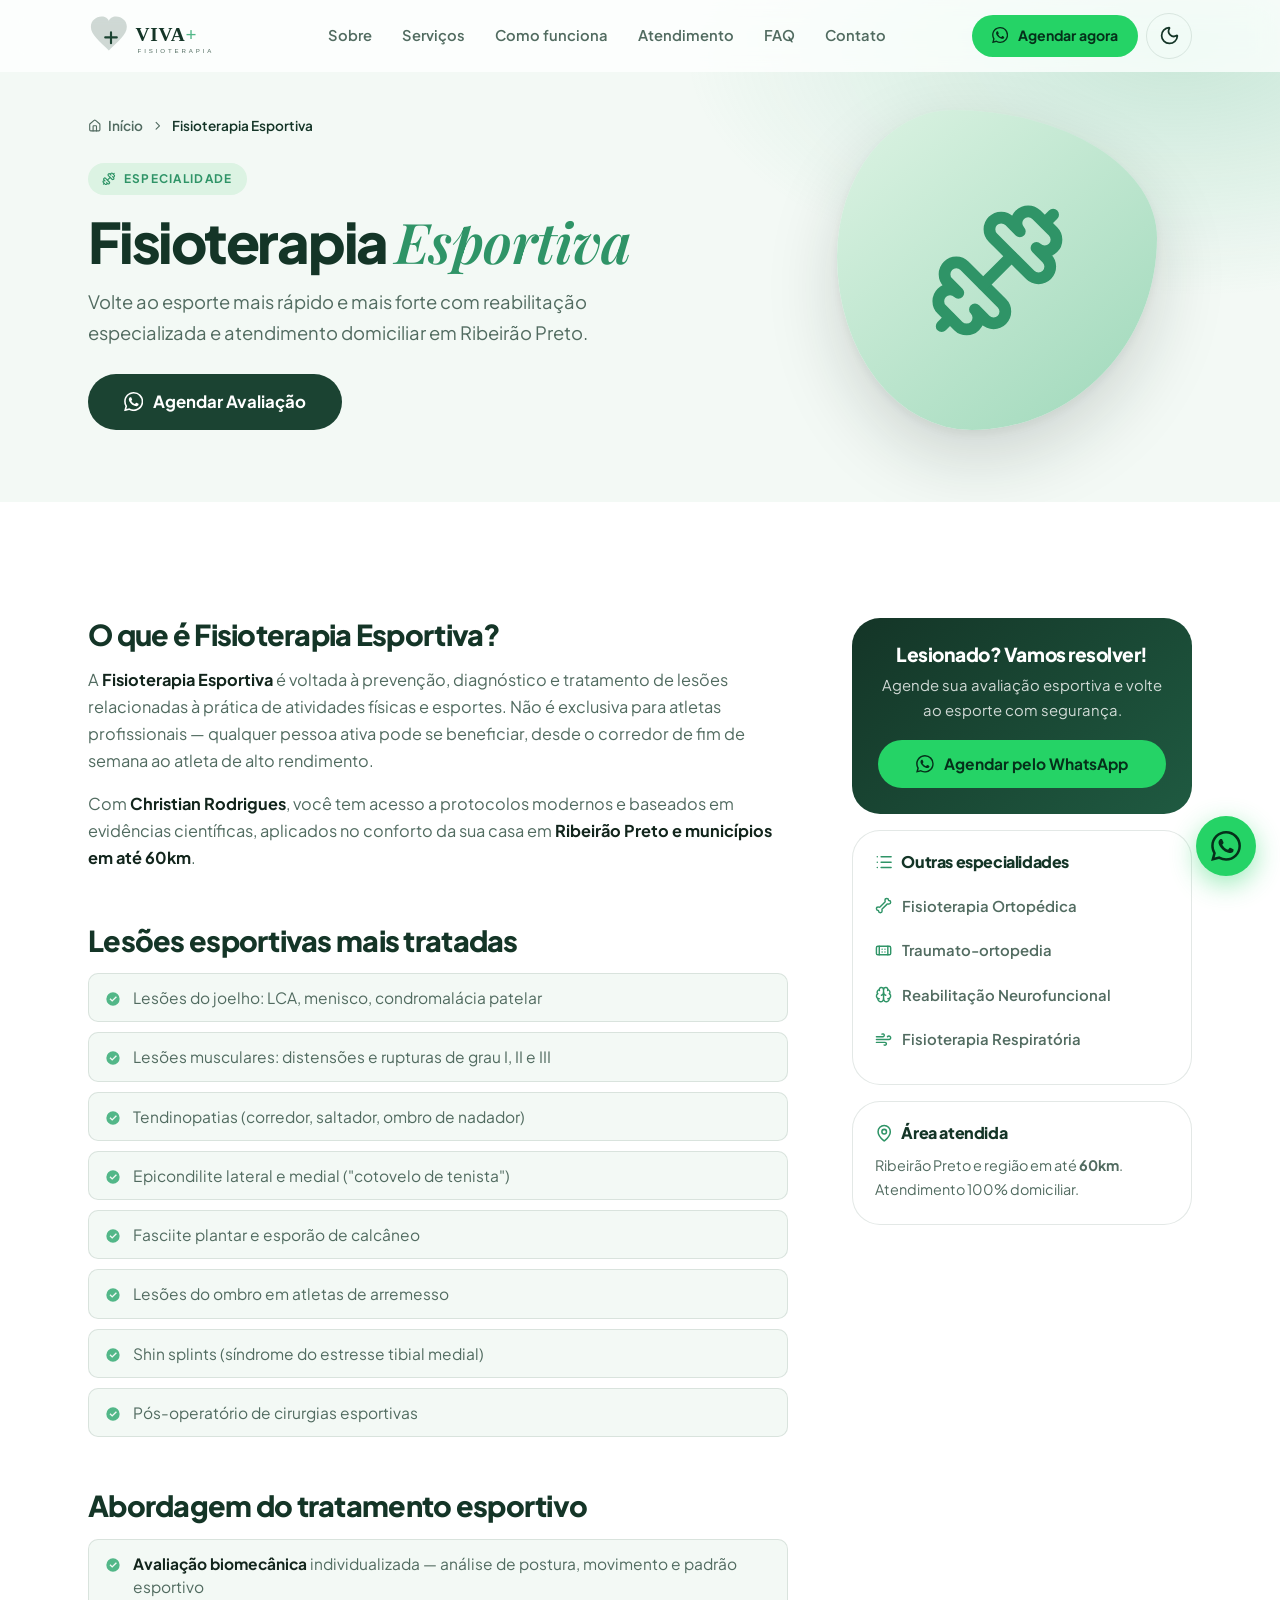
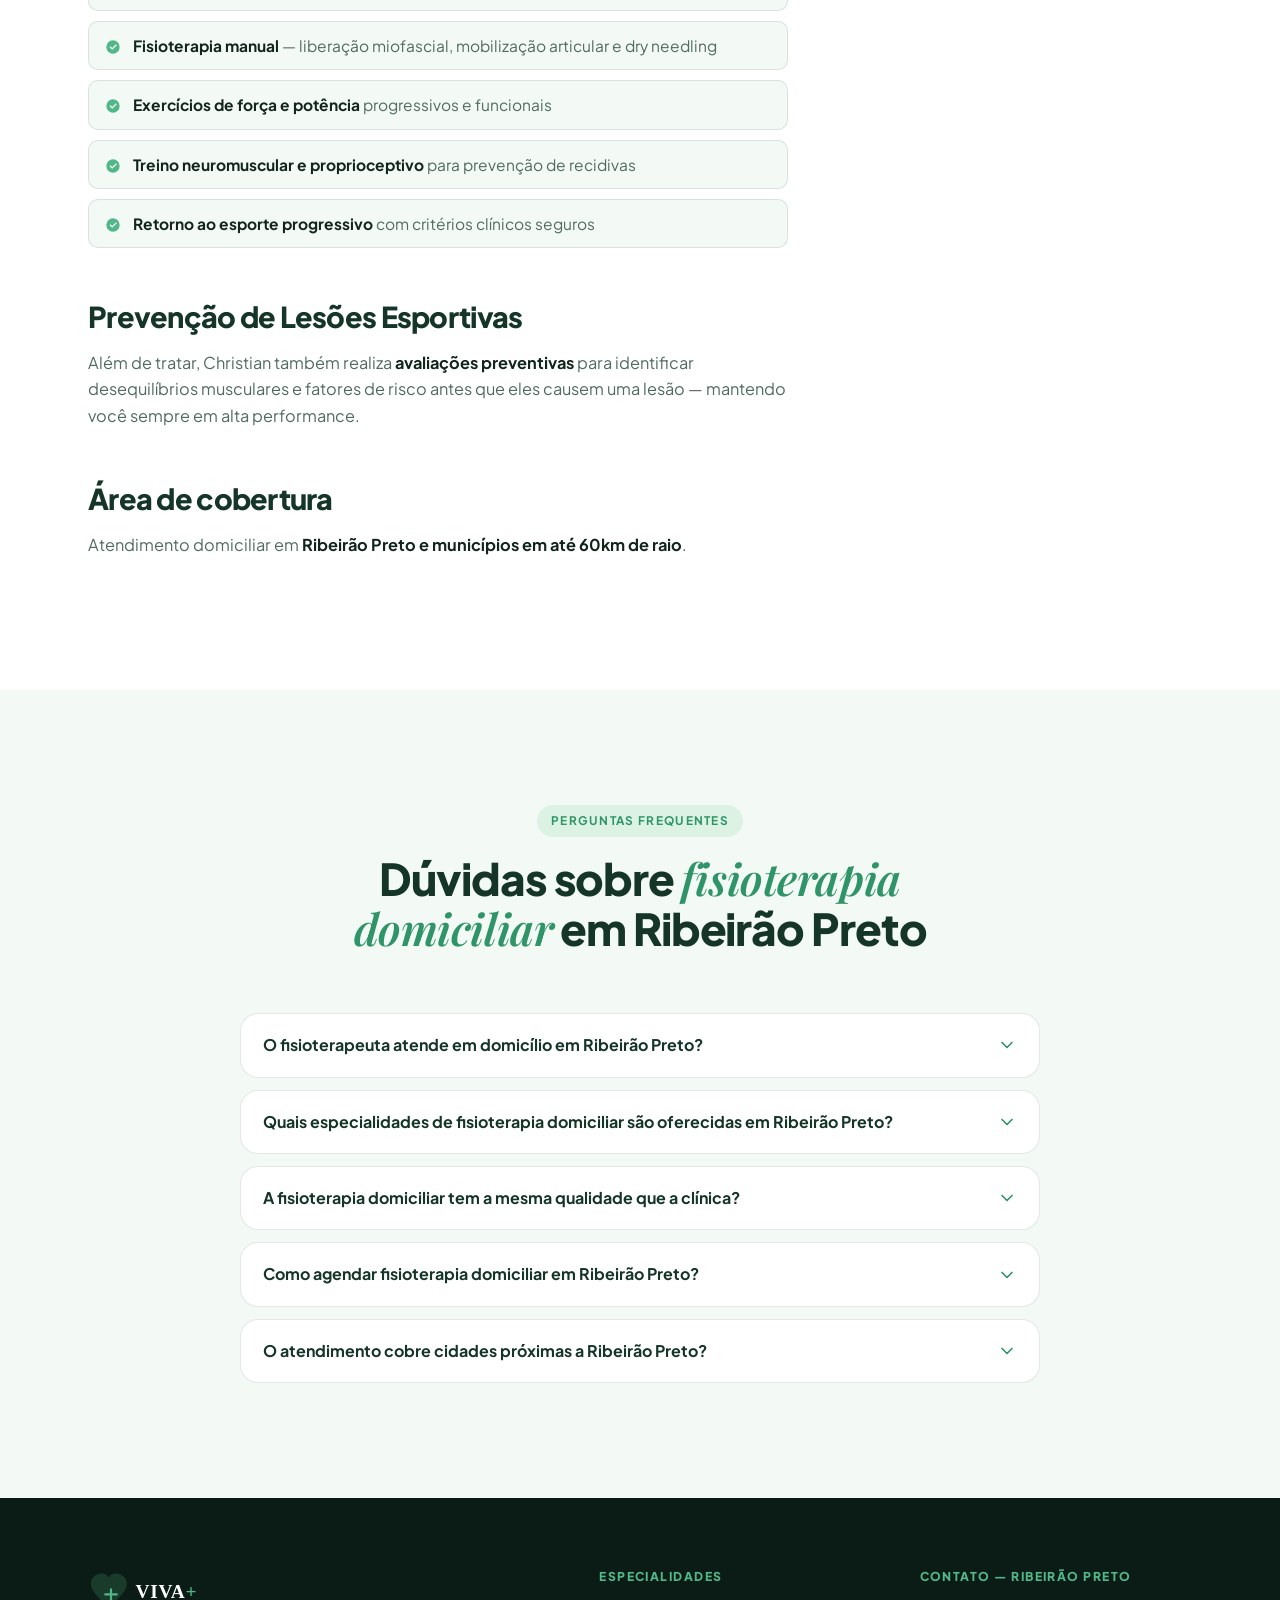
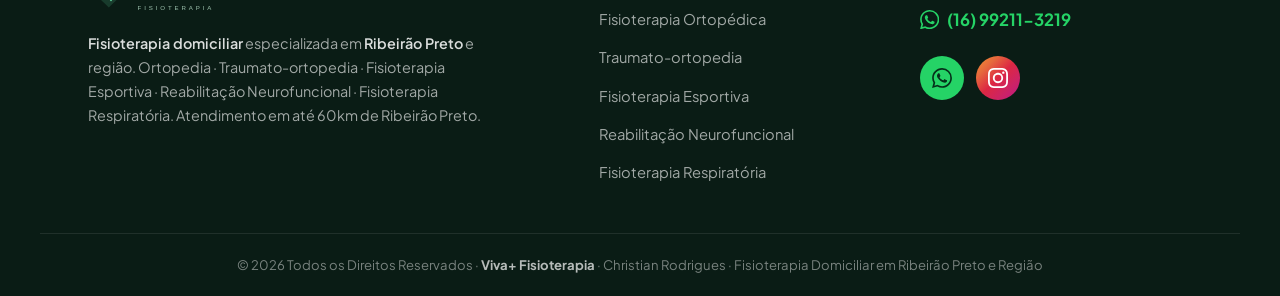
==== commit ae796a82: "Adiciona botão de modo claro/escuro no cabeçalho O tema continua seguindo o aparelho por padrão; o b" ====
--- a/fisioterapia-esportiva.html
+++ b/fisioterapia-esportiva.html
@@ -72,7 +72,7 @@
 <link rel="preconnect" href="https://fonts.gstatic.com" crossorigin>
 <link href="https://fonts.googleapis.com/css2?family=Plus+Jakarta+Sans:wght@400;500;600;700;800&family=Playfair+Display:ital,wght@1,600&display=swap" rel="stylesheet">
 <link rel="stylesheet" href="css/site.css">
-<script>document.documentElement.classList.add('js')</script>
+<script>(function(d){d.classList.add('js');try{var t=localStorage.getItem('theme');if(t==='dark'||t==='light')d.dataset.theme=t}catch(e){}})(document.documentElement)</script>
 <script src="js/site.js" defer></script>
 </head>
 <body>
@@ -101,6 +101,7 @@
       <a href="https://wa.me/5516992113219?text=Ol%C3%A1%20Christian%21%20Tenho%20interesse%20em%20Fisioterapia%20Esportiva." class="btn btn-wa btn-sm" target="_blank" rel="noopener noreferrer" aria-label="Agendar fisioterapia pelo WhatsApp">
         <svg class="ic" aria-hidden="true"><use href="img/icons.svg#whatsapp"/></svg><span>Agendar agora</span>
       </a>
+      <button class="theme-tog" id="theme-tog" type="button" aria-label="Alternar entre modo claro e escuro" title="Modo claro/escuro"><svg class="ic i-moon" aria-hidden="true"><use href="img/icons.svg#moon"/></svg><svg class="ic i-sun" aria-hidden="true"><use href="img/icons.svg#sun"/></svg></button>
       <button class="nav-tog" id="nav-tog" aria-label="Abrir menu" aria-expanded="false" aria-controls="mnav"><svg class="ic" aria-hidden="true"><use href="img/icons.svg#menu"/></svg></button>
     </div>
   </nav>
--- a/css/site.css
+++ b/css/site.css
@@ -41,7 +41,7 @@
   --ease:cubic-bezier(.2,.7,.2,1);
 }
 @media (prefers-color-scheme:dark){
-  :root{
+  :root:not([data-theme="light"]){
     --bg:#0a1611;
     --surface:#0f1f18;
     --card:#14271f;
@@ -60,6 +60,26 @@
     --sh-lg:0 4px 8px rgba(0,0,0,.3),0 28px 70px rgba(0,0,0,.45);
   }
 }
+:root[data-theme="dark"]{
+    --bg:#0a1611;
+    --surface:#0f1f18;
+    --card:#14271f;
+    --ink:#e6f1eb;
+    --muted:#9fb9ad;
+    --head:#f1f8f4;
+    --brand:#52B788;
+    --brand-hover:#74c69d;
+    --on-brand:#06281a;
+    --accent:#74c69d;
+    --tint:#193529;
+    --line:rgba(255,255,255,.1);
+    --glass:rgba(12,26,20,.74);
+    --sh-sm:0 1px 2px rgba(0,0,0,.3),0 4px 14px rgba(0,0,0,.25);
+    --sh-md:0 2px 4px rgba(0,0,0,.3),0 14px 36px rgba(0,0,0,.35);
+    --sh-lg:0 4px 8px rgba(0,0,0,.3),0 28px 70px rgba(0,0,0,.45);
+}
+:root[data-theme="light"]{color-scheme:light}
+:root[data-theme="dark"]{color-scheme:dark}
 
 /* ── RESET ── */
 *,*::before,*::after{box-sizing:border-box;margin:0;padding:0}
@@ -128,6 +148,16 @@
 .nav-acts{display:flex;align-items:center;gap:8px}
 .nav-tog{display:none;width:46px;height:46px;border-radius:50%;align-items:center;justify-content:center;color:var(--head);border:1px solid var(--line)}
 .nav-tog .ic{width:22px;height:22px}
+.theme-tog{display:flex;width:46px;height:46px;border-radius:50%;align-items:center;justify-content:center;color:var(--head);border:1px solid var(--line);transition:background-color .2s,transform .3s var(--ease)}
+.theme-tog:hover{background:var(--tint);transform:rotate(18deg)}
+.theme-tog .ic{width:21px;height:21px}
+.theme-tog .i-sun{display:none}
+:root[data-theme="dark"] .theme-tog .i-sun{display:block}
+:root[data-theme="dark"] .theme-tog .i-moon{display:none}
+@media (prefers-color-scheme:dark){
+  :root:not([data-theme="light"]) .theme-tog .i-sun{display:block}
+  :root:not([data-theme="light"]) .theme-tog .i-moon{display:none}
+}
 
 /* ── MENU MOBILE (tela cheia) ── */
 .mnav{position:fixed;inset:0;z-index:1100;display:flex;flex-direction:column;padding:16px var(--gut) calc(28px + env(safe-area-inset-bottom));background:color-mix(in srgb,var(--bg) 90%,transparent);-webkit-backdrop-filter:blur(22px);backdrop-filter:blur(22px);opacity:0;visibility:hidden;transition:opacity .3s var(--ease),visibility .3s}
@@ -435,6 +465,9 @@
   .ftr{margin-bottom:calc(-70px - env(safe-area-inset-bottom));padding-bottom:calc(70px + env(safe-area-inset-bottom))}
 }
 @media (max-width:359px){
+  .logo{height:32px}
+  .nav{gap:8px}
+  .nav-acts{gap:6px}
   .h-stat span{font-size:.66rem}
   .hero-title{font-size:1.95rem}
 }
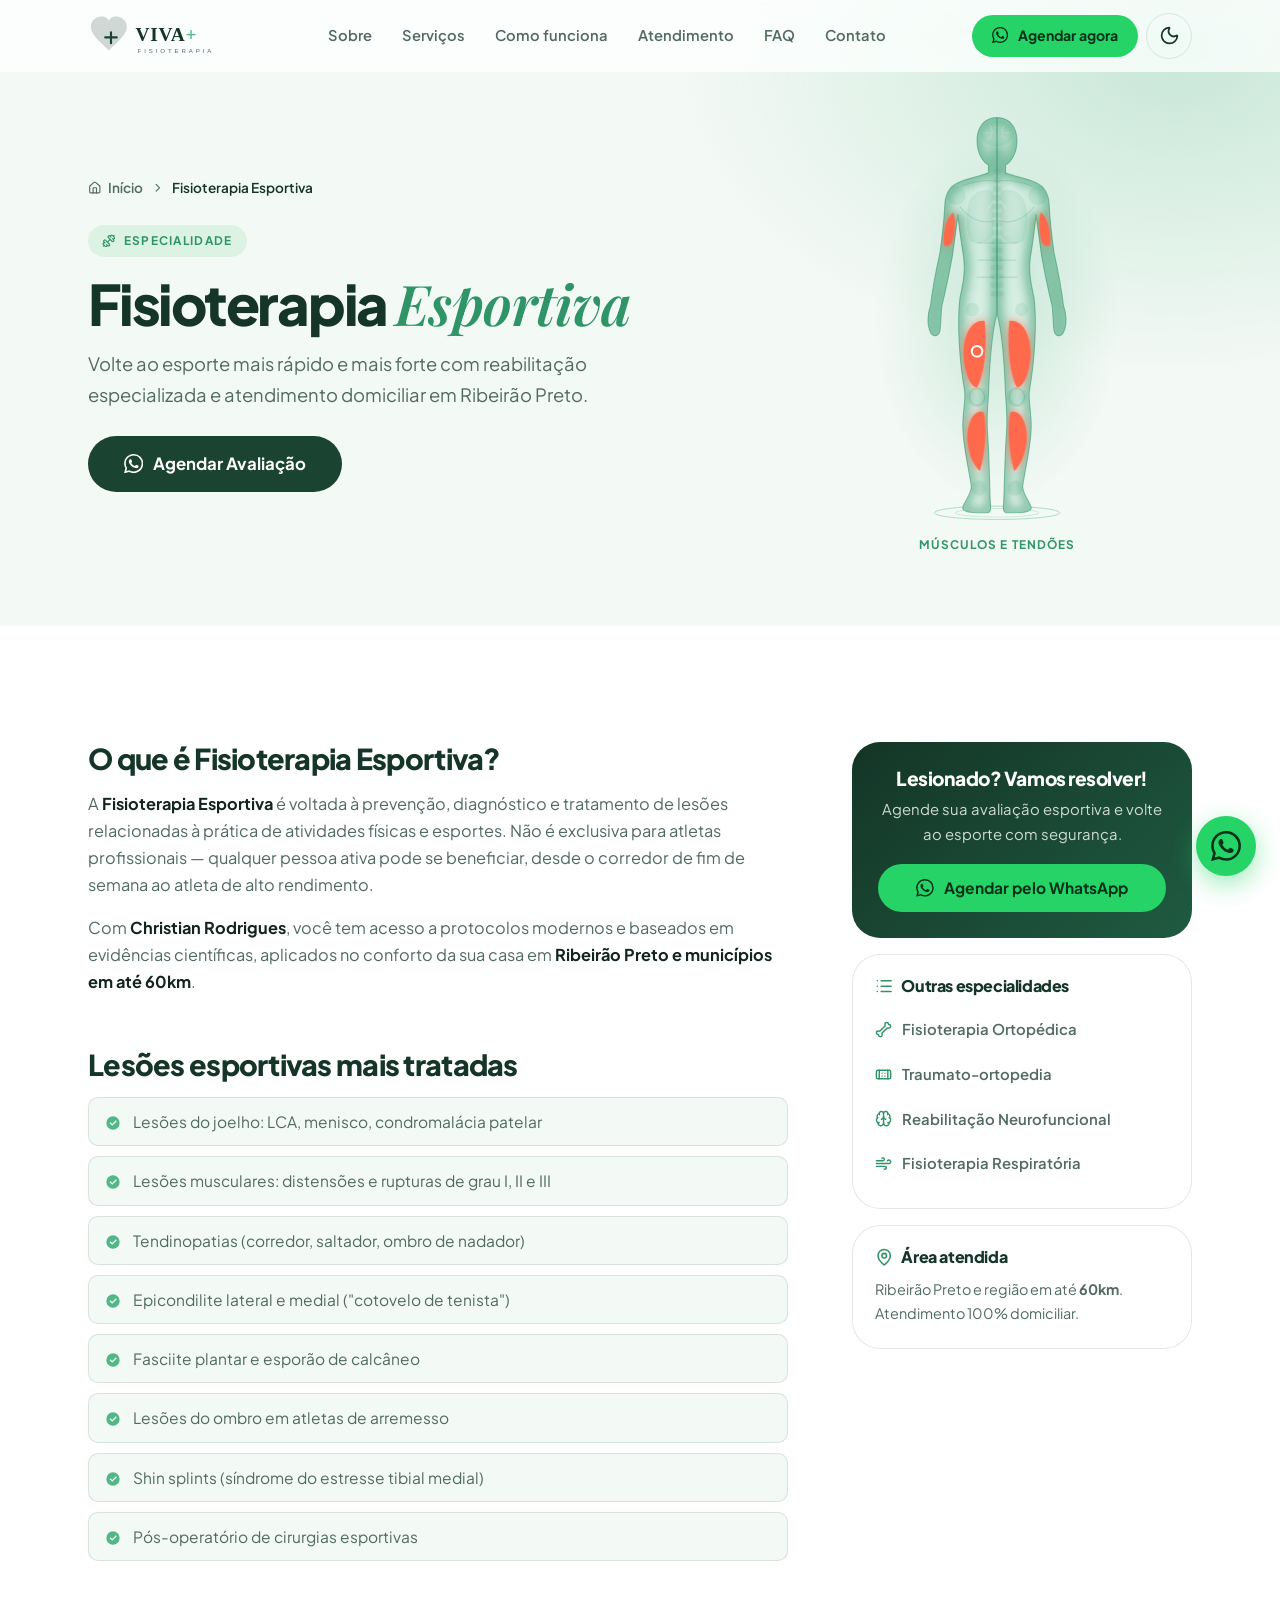
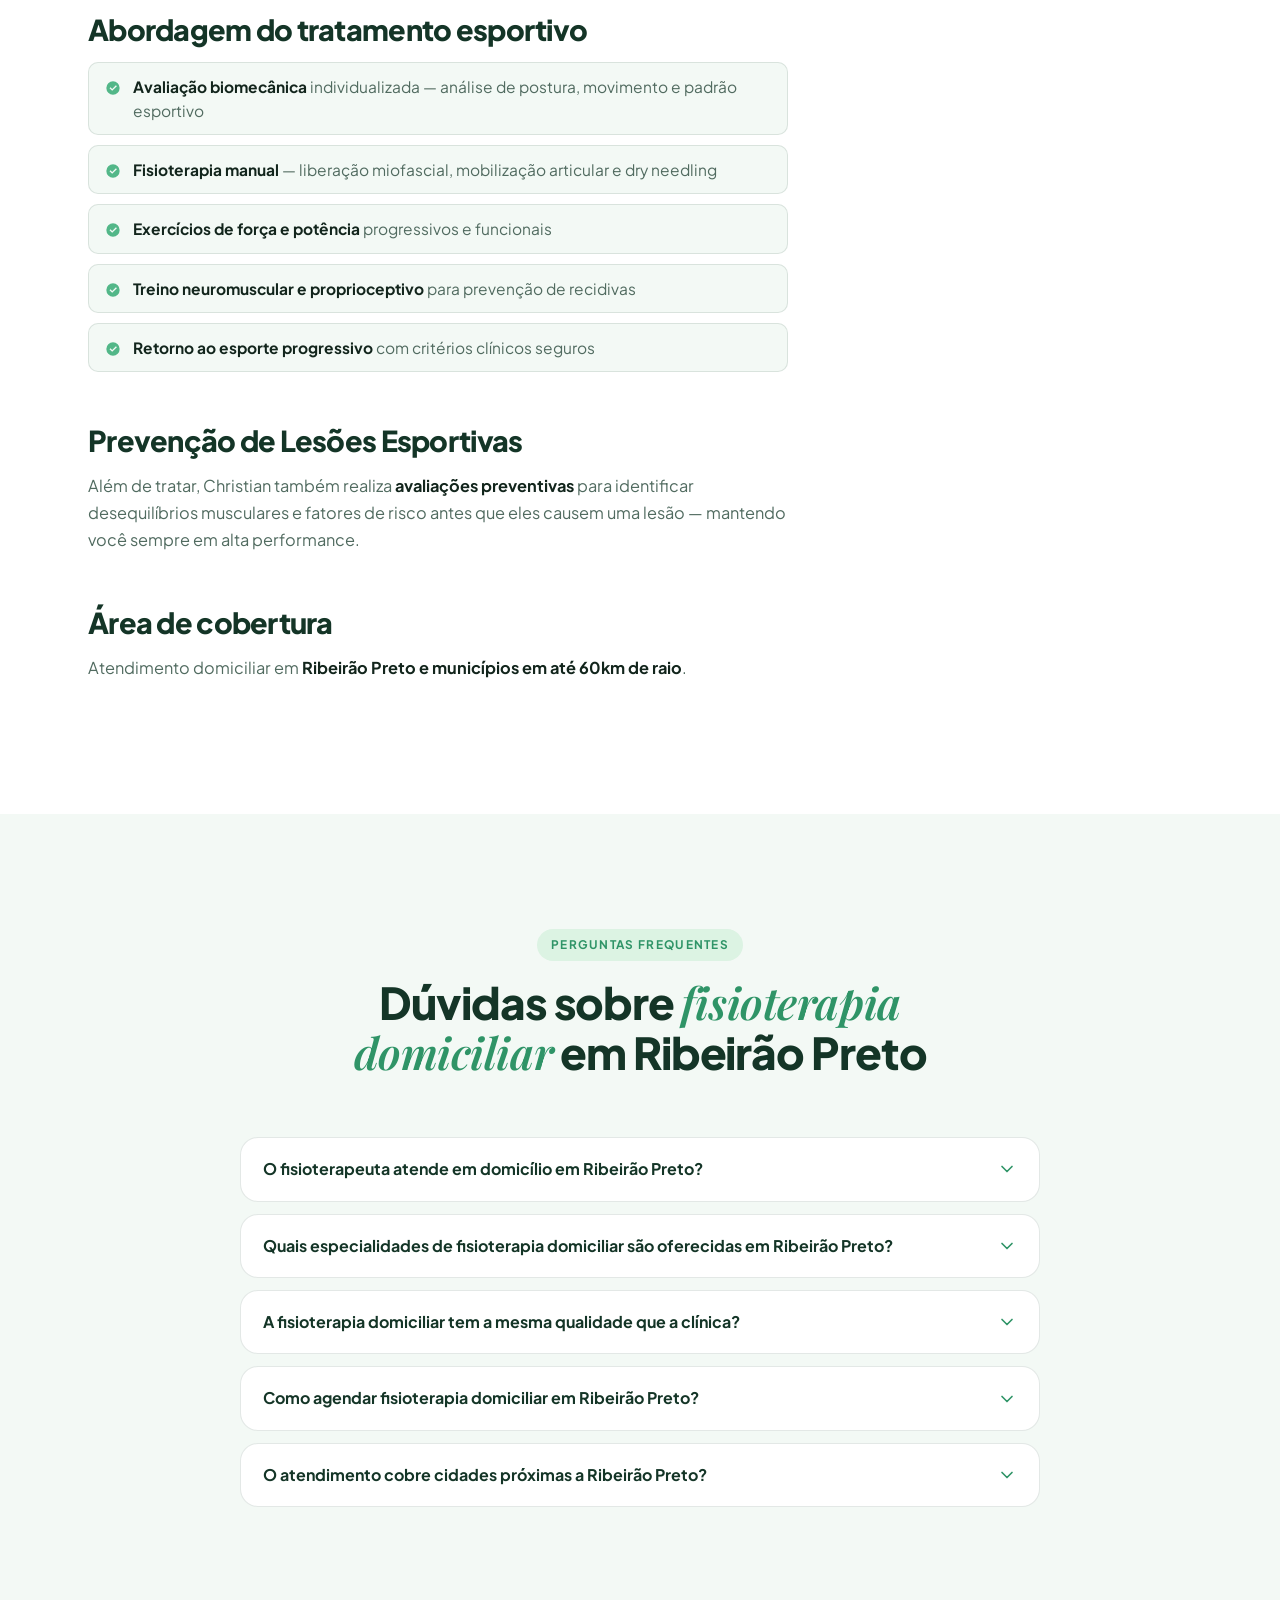
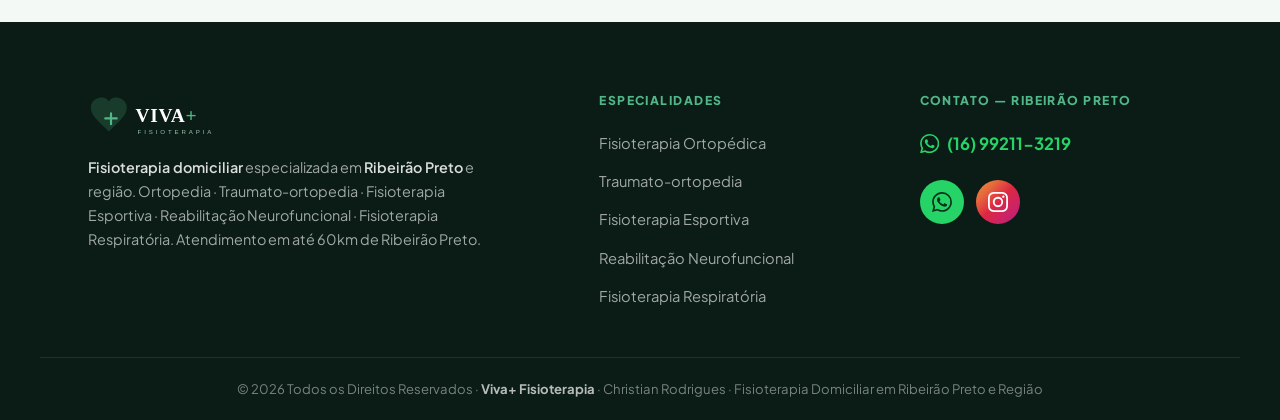
==== commit 41aff1a4: "Adiciona corpo humano interativo, efeitos 3D e animações - Corpo humano em SVG na seção de especiali" ====
--- a/fisioterapia-esportiva.html
+++ b/fisioterapia-esportiva.html
@@ -148,7 +148,38 @@
       <p class="ih-sub">Volte ao esporte mais rápido e mais forte com reabilitação especializada e atendimento domiciliar em Ribeirão Preto.</p>
       <a href="https://wa.me/5516992113219?text=Ol%C3%A1%20Christian%21%20Tenho%20interesse%20em%20Fisioterapia%20Esportiva." class="btn btn-p btn-lg" target="_blank" rel="noopener noreferrer"><svg class="ic" aria-hidden="true"><use href="img/icons.svg#whatsapp"/></svg> Agendar Avaliação</a>
     </div>
-    <div class="ih-art" data-a="r" aria-hidden="true"><svg class="ic" aria-hidden="true"><use href="img/icons.svg#dumbbell"/></svg></div>
+    <div class="ih-fig" data-a="r">
+      <div class="fig" data-fig>
+      <div class="fig-stage">
+        <svg class="fig-svg" viewBox="0 0 200 432" aria-hidden="true">
+          <defs>
+            <linearGradient id="fg-skin" x1="0" y1="0" x2="0" y2="1"><stop offset="0" class="fs-1"/><stop offset=".55" class="fs-2"/><stop offset="1" class="fs-3"/></linearGradient>
+            <linearGradient id="fg-scan" x1="0" y1="0" x2="0" y2="1"><stop offset="0" class="sc-0"/><stop offset="1" class="sc-1"/></linearGradient>
+            <filter id="fg-blur" x="-20%" y="-10%" width="140%" height="120%"><feGaussianBlur stdDeviation="5"/></filter>
+            <path id="fg-half" d="M100 8C113 8 121 18 121 32C121 44 116 54 109 58L109 66C118 70 132 72 140 76C150 80 155 90 155 102C156 120 158 136 160 150C164 168 168 188 170 206C173 214 174 226 170 234C167 240 161 238 160 232C159 224 159 214 158 206C154 190 150 170 147 154C145 140 143 124 141 110C140 126 137 142 135 156C133 170 136 184 139 198C142 222 140 262 134 296C133 306 136 318 136 332C136 352 130 376 127 396C127 404 134 412 136 418C137 423 128 424 118 424L110 424C107 424 106 420 107 414C108 392 108 366 110 340C111 326 110 312 109 300C108 270 106 236 100 214Z"/>
+            <clipPath id="fg-clip"><use href="#fg-half"/><use href="#fg-half" transform="matrix(-1 0 0 1 200 0)"/></clipPath>
+          </defs>
+          <ellipse class="b-floor" cx="100" cy="424" rx="66" ry="7"/>
+          <ellipse class="b-floor b-floor--2" cx="100" cy="424" rx="44" ry="4.5"/>
+          <g class="b-skin"><use href="#fg-half"/><use href="#fg-half" transform="matrix(-1 0 0 1 200 0)"/></g>
+          <g clip-path="url(#fg-clip)">
+            <g class="b-shade"><use href="#fg-half"/><use href="#fg-half" transform="matrix(-1 0 0 1 200 0)"/></g>
+            <ellipse class="b-hi" cx="100" cy="104" rx="26" ry="34"/><ellipse class="b-hi" cx="100" cy="26" rx="12" ry="14"/><path d="M122 226C128 250 128 276 122 292" class="b-hi-l"/><path d="M122 226C128 250 128 276 122 292" transform="matrix(-1 0 0 1 200 0)" class="b-hi-l"/>
+            <g class="b-line"><path d="M100 75C112 73 124 75 137 80"/><path d="M100 75C112 73 124 75 137 80" transform="matrix(-1 0 0 1 200 0)"/><path d="M101 116C113 121 128 116 139 102"/><path d="M101 116C113 121 128 116 139 102" transform="matrix(-1 0 0 1 200 0)"/><path d="M100 120V198"/><path d="M103 140H121"/><path d="M103 140H121" transform="matrix(-1 0 0 1 200 0)"/><path d="M103 158H120"/><path d="M103 158H120" transform="matrix(-1 0 0 1 200 0)"/><path d="M103 176H121"/><path d="M103 176H121" transform="matrix(-1 0 0 1 200 0)"/><ellipse cx="121" cy="302" rx="8" ry="9"/><ellipse cx="79" cy="302" rx="8" ry="9"/></g>
+            <g class="b-reg" data-spec="neuro"><path d="M100 11C110 11 117 17 117 25C117 33 110 38 100 38C90 38 83 33 83 25C83 17 90 11 100 11Z"/><path class="b-reg-l" d="M100 12V37M92 16C96 20 96 26 91 31M108 16C104 20 104 26 109 31M85 24H93M107 24H115"/></g>
+            <g class="b-reg" data-spec="resp"><path d="M104 86C112 81 126 85 130 99C133 113 132 128 128 138C120 143 108 139 104 132Z"/><path d="M104 86C112 81 126 85 130 99C133 113 132 128 128 138C120 143 108 139 104 132Z" transform="matrix(-1 0 0 1 200 0)"/><path class="b-reg-l" d="M100 70V92M100 92L110 104M100 92L90 104"/></g>
+            <g class="b-reg" data-spec="orto"><rect x="96.0" y="62.0" width="8.0" height="5.6" rx="2.2"/><rect x="95.8" y="71.2" width="8.4" height="5.6" rx="2.2"/><rect x="95.6" y="80.4" width="8.8" height="5.6" rx="2.2"/><rect x="95.4" y="89.6" width="9.3" height="5.6" rx="2.2"/><rect x="95.2" y="98.8" width="9.7" height="5.6" rx="2.2"/><rect x="95.0" y="108.0" width="10.1" height="5.6" rx="2.2"/><rect x="94.7" y="117.2" width="10.5" height="5.6" rx="2.2"/><rect x="94.5" y="126.4" width="10.9" height="5.6" rx="2.2"/><rect x="94.3" y="135.6" width="11.4" height="5.6" rx="2.2"/><rect x="94.1" y="144.8" width="11.8" height="5.6" rx="2.2"/><rect x="93.9" y="154.0" width="12.2" height="5.6" rx="2.2"/><rect x="93.7" y="163.2" width="12.6" height="5.6" rx="2.2"/><rect x="93.5" y="172.4" width="13.0" height="5.6" rx="2.2"/><rect x="93.3" y="181.6" width="13.5" height="5.6" rx="2.2"/><rect x="93.1" y="190.8" width="13.9" height="5.6" rx="2.2"/><circle cx="126" cy="210" r="7"/><circle cx="74" cy="210" r="7"/></g>
+            <g class="b-reg" data-spec="trauma"><circle cx="121" cy="302" r="11"/><circle cx="79" cy="302" r="11"/><circle cx="119" cy="398" r="8"/><circle cx="81" cy="398" r="8"/><circle cx="143" cy="90" r="10"/><circle cx="57" cy="90" r="10"/></g>
+            <g class="b-reg on" data-spec="esporte"><path d="M113 222C127 220 137 238 135 262C133 280 127 292 121 292C114 280 110 250 113 222Z"/><path d="M113 222C127 220 137 238 135 262C133 280 127 292 121 292C114 280 110 250 113 222Z" transform="matrix(-1 0 0 1 200 0)"/><path d="M114 318C124 314 133 330 131 350C129 366 123 376 118 380C113 362 110 336 114 318Z"/><path d="M114 318C124 314 133 330 131 350C129 366 123 376 118 380C113 362 110 336 114 318Z" transform="matrix(-1 0 0 1 200 0)"/><path d="M146 108C153 112 157 128 156 142C151 145 147 141 146 134C144 124 144 114 146 108Z"/><path d="M146 108C153 112 157 128 156 142C151 145 147 141 146 134C144 124 144 114 146 108Z" transform="matrix(-1 0 0 1 200 0)"/></g>
+            <rect class="b-scan" x="20" y="-70" width="160" height="70" fill="url(#fg-scan)"/>
+          </g>
+          <g class="b-edge"><use href="#fg-half"/><use href="#fg-half" transform="matrix(-1 0 0 1 200 0)"/></g>
+          <g class="b-dot" data-spec="neuro" style="--i:0"><circle class="b-hit" cx="100" cy="24" r="17"/><circle class="b-ping" cx="100" cy="24" r="5"/><circle class="b-core" cx="100" cy="24" r="4.2"/></g><g class="b-dot" data-spec="resp" style="--i:1"><circle class="b-hit" cx="118" cy="108" r="17"/><circle class="b-ping" cx="118" cy="108" r="5"/><circle class="b-core" cx="118" cy="108" r="4.2"/></g><g class="b-dot" data-spec="orto" style="--i:2"><circle class="b-hit" cx="100" cy="166" r="17"/><circle class="b-ping" cx="100" cy="166" r="5"/><circle class="b-core" cx="100" cy="166" r="4.2"/></g><g class="b-dot" data-spec="trauma" style="--i:3"><circle class="b-hit" cx="121" cy="302" r="17"/><circle class="b-ping" cx="121" cy="302" r="5"/><circle class="b-core" cx="121" cy="302" r="4.2"/></g><g class="b-dot on" data-spec="esporte" style="--i:4"><circle class="b-hit" cx="79" cy="254" r="17"/><circle class="b-ping" cx="79" cy="254" r="5"/><circle class="b-core" cx="79" cy="254" r="4.2"/></g>
+        </svg>
+      </div>
+      <p class="fig-info" aria-live="polite"><span class="fig-region">Músculos e tendões</span><strong class="fig-name">Fisioterapia Esportiva</strong></p>
+    </div>
+    </div>
   </div>
 </section>
 
--- a/css/site.css
+++ b/css/site.css
@@ -479,3 +479,203 @@
   .js [data-a]{opacity:1;transform:none}
   @view-transition{navigation:none}
 }
+
+/* ============================================================
+   CORPO HUMANO INTERATIVO
+============================================================ */
+.fig{--pain:#ff6a4d;--fig-glow:color-mix(in srgb,var(--pain) 75%,transparent);display:grid;justify-items:center;gap:14px;text-align:center}
+.fig-stage{position:relative;width:min(100%,250px)}
+.fig-stage::before{content:'';position:absolute;inset:6% -14% 4%;z-index:-1;border-radius:50%;background:radial-gradient(closest-side,color-mix(in srgb,var(--mint) 24%,transparent),transparent);animation:figaura 5s ease-in-out infinite alternate}
+@keyframes figaura{to{transform:scale(1.08);opacity:.7}}
+.fig-svg{width:100%;height:auto;overflow:visible}
+.fs-1{stop-color:color-mix(in srgb,var(--mint) 34%,var(--card))}
+.fs-2{stop-color:color-mix(in srgb,var(--mint) 22%,var(--card))}
+.fs-3{stop-color:color-mix(in srgb,var(--mint) 12%,var(--card))}
+.b-shade{fill:none;stroke:var(--accent);stroke-width:13;opacity:.5;filter:url(#fg-blur)}
+.b-hi{fill:#fff;opacity:.34;filter:url(#fg-blur)}
+.b-hi-l{fill:none;stroke:#fff;stroke-width:7;stroke-linecap:round;opacity:.3;filter:url(#fg-blur)}
+.sc-0{stop-color:var(--mint);stop-opacity:0}
+.sc-1{stop-color:var(--mint);stop-opacity:.3}
+.b-skin{fill:url(#fg-skin)}
+.b-edge{fill:none;stroke:var(--accent);stroke-width:1.1;stroke-linejoin:round;opacity:.55}
+.b-floor{fill:none;stroke:var(--mint);stroke-width:1;opacity:.45}
+.b-floor--2{opacity:.25}
+.b-line{fill:none;stroke:var(--accent);stroke-width:.9;stroke-linecap:round;opacity:.28}
+.b-reg{fill:var(--accent);opacity:.1;transition:opacity .45s var(--ease)}
+.b-reg-l{fill:none;stroke:#fff;stroke-width:1.1;stroke-linecap:round;opacity:.7}
+.b-reg.on{opacity:1;fill:var(--pain);filter:drop-shadow(0 0 5px var(--fig-glow));animation:regpulse 1.5s ease-in-out infinite}
+@keyframes regpulse{0%,100%{opacity:1;filter:drop-shadow(0 0 3px var(--fig-glow))}50%{opacity:.62;filter:drop-shadow(0 0 11px var(--fig-glow))}}
+.b-scan{animation:scan 5.5s linear infinite}
+@keyframes scan{to{transform:translateY(520px)}}
+.b-dot{cursor:pointer}
+.b-hit{fill:transparent}
+.b-core{fill:var(--card);stroke:var(--accent);stroke-width:2;transition:r .25s var(--ease),fill .25s}
+.b-ping{fill:var(--mint);transform-box:fill-box;transform-origin:center;animation:dotping 2.4s var(--ease) infinite;animation-delay:calc(var(--i) * .45s)}
+@keyframes dotping{from{transform:scale(.8);opacity:.75}to{transform:scale(3.6);opacity:0}}
+.b-dot.on .b-core{r:5.6;fill:var(--pain);stroke:#fff}
+.b-dot.on .b-ping{fill:var(--pain)}
+.b-dot.on .b-ping{animation-duration:1.2s;animation-delay:0s}
+.fig:not(.fig--live) .b-dot{cursor:default}
+.fig:not(.fig--live) .b-dot:not(.on){display:none}
+.fig-info{display:grid;gap:2px;min-height:3.1em}
+.fig-region{font-size:.74rem;font-weight:700;letter-spacing:.09em;text-transform:uppercase;color:var(--accent)}
+.fig-name{font-size:1.08rem;font-weight:800;letter-spacing:-.02em;color:var(--head)}
+.fig-info.swap{animation:figswap .45s var(--ease)}
+@keyframes figswap{from{opacity:0;transform:translateY(8px)}}
+.fig-tabs{display:flex;flex-wrap:wrap;justify-content:center;gap:8px}
+.fig-tab{width:46px;height:46px;border-radius:14px;display:flex;align-items:center;justify-content:center;background:var(--card);border:1px solid var(--line);color:var(--muted);transition:background-color .25s,color .25s,border-color .25s,transform .25s var(--ease)}
+.fig-tab .ic{width:21px;height:21px}
+.fig-tab:hover{border-color:var(--mint);color:var(--accent);transform:translateY(-2px)}
+.fig-tab.on{background:var(--brand);color:var(--on-brand);border-color:transparent;transform:translateY(-2px)}
+.fig-kicker{display:inline-flex;align-items:center;gap:8px;font-size:.84rem;font-weight:700;color:var(--muted);margin-bottom:14px}
+.fig-kicker .ic{color:var(--accent)}
+.svc-fig{text-align:center;margin:0 auto clamp(24px,4vw,36px);max-width:520px}
+.svc-card.on{border-color:color-mix(in srgb,var(--mint) 75%,transparent);box-shadow:var(--sh-md)}
+.svc-card.on::before{opacity:1}
+.svc-card.on .svc-ico{background:var(--brand);color:var(--on-brand)}
+.ih-fig{justify-self:center;width:100%;max-width:230px}
+@media (min-width:1024px){
+  .svc-wrap{display:grid;grid-template-columns:290px minmax(0,1fr);gap:clamp(28px,4vw,56px);align-items:start}
+  .svc-fig{position:sticky;top:calc(var(--hh) + 20px);margin:0}
+  .svc-grid{grid-template-columns:repeat(2,minmax(0,1fr))}
+  .svc-card,.svc-card:nth-child(-n+2){grid-column:span 1}
+  .svc-card:first-child{grid-column:span 2}
+}
+@media (max-width:1023px){
+  .fig--live{grid-template-columns:minmax(120px,170px) minmax(0,1fr);column-gap:20px;align-items:center;justify-items:start;text-align:left}
+  .fig--live .fig-stage{grid-row:span 2;width:100%}
+  .fig--live .fig-info{align-self:end}
+  .fig--live .fig-tabs{justify-content:flex-start;align-self:start}
+}
+@media (max-width:859px){
+  .ih-fig{max-width:150px;margin-top:8px}
+}
+@media (max-width:359px){
+  .fig-tab{width:42px;height:42px}
+}
+
+/* ============================================================
+   FUNDO VIVO + LINHA DE PULSO
+============================================================ */
+.aurora{position:absolute;inset:0;z-index:-1;overflow:hidden;pointer-events:none}
+.aurora i{position:absolute;border-radius:50%;filter:blur(70px);opacity:.55;will-change:transform}
+.aurora i:nth-child(1){width:46vmax;height:46vmax;right:-12vmax;top:-18vmax;background:color-mix(in srgb,var(--mint) 55%,transparent);animation:drift1 19s ease-in-out infinite alternate}
+.aurora i:nth-child(2){width:34vmax;height:34vmax;left:-12vmax;bottom:-16vmax;background:color-mix(in srgb,#8be0b4 45%,transparent);animation:drift2 23s ease-in-out infinite alternate}
+.aurora i:nth-child(3){width:22vmax;height:22vmax;left:38%;top:30%;background:color-mix(in srgb,#2D6A4F 30%,transparent);opacity:.3;animation:drift3 27s ease-in-out infinite alternate}
+@keyframes drift1{to{transform:translate(-9vmax,7vmax) scale(1.15)}}
+@keyframes drift2{to{transform:translate(10vmax,-6vmax) scale(.9)}}
+@keyframes drift3{to{transform:translate(-12vmax,8vmax) scale(1.3)}}
+.cta-sec{isolation:isolate}
+.cta-sec .aurora i{opacity:.32}
+.ecg{position:absolute;left:0;right:0;bottom:0;width:100%;height:54px;z-index:-1;pointer-events:none}
+.cta-sec .ecg{bottom:auto;top:0}
+.ecg path{fill:none;vector-effect:non-scaling-stroke;stroke-linejoin:round;stroke-linecap:round}
+.ecg-base{stroke:var(--mint);stroke-width:1.2;opacity:.22}
+.ecg-run{stroke:var(--mint);stroke-width:2.2;stroke-dasharray:130 870;animation:ecgrun 4.2s linear infinite;filter:drop-shadow(0 0 5px var(--mint))}
+@keyframes ecgrun{from{stroke-dashoffset:130}to{stroke-dashoffset:-870}}
+
+/* ============================================================
+   MOVIMENTO GUIADO PELA ROLAGEM
+============================================================ */
+.hdr::after{content:'';position:absolute;left:0;right:0;bottom:-1px;height:2px;background:linear-gradient(90deg,var(--mint),var(--accent));transform-origin:0 50%;transform:scaleX(var(--sp,0))}
+.w{display:inline-block}
+.js .split .w{opacity:0;transform:translateY(.55em) rotate(2deg);filter:blur(6px);transition:opacity .6s var(--ease),transform .6s var(--ease),filter .6s var(--ease);transition-delay:calc(55ms * var(--w) + 80ms)}
+.js .vis .split .w,.js .split.vis .w{opacity:1;transform:none;filter:none}
+.steps::after{content:'';position:absolute;top:32px;left:16.66%;right:16.66%;height:2px;background:var(--mint);transform-origin:0 50%;transform:scaleX(var(--p,1))}
+.step-ico{transition:background-color .4s,color .4s,border-color .4s,transform .5s var(--ease)}
+.js .step:not(.lit) .step-ico{border-color:var(--line);color:var(--muted)}
+.step.lit .step-ico{transform:scale(1.08)}
+.step.lit .step-ico .ic{stroke-dasharray:160;animation:icdraw 1s var(--ease) both}
+.px{will-change:transform}
+.about-img img,.hero-frame img{scale:1.1}
+
+/* ============================================================
+   3D: INCLINAÇÃO COM O CURSOR
+============================================================ */
+[data-tilt]{--mx:50%;--my:0%}
+.tilting{transition:transform .12s linear!important;transition-delay:0s!important;will-change:transform}
+.hero-media{transform-style:preserve-3d}
+.hero-media.tilting .hero-stats,.hero-media .hero-stats{transition:transform .3s var(--ease)}
+.hero-media.tilting .hero-stats{transform:translateZ(46px)}
+.hero-frame,.about-img{position:relative}
+.hero-frame::after,.about-img::after{content:'';position:absolute;inset:0;pointer-events:none;background:radial-gradient(circle at var(--mx) var(--my),rgba(255,255,255,.28),transparent 45%);opacity:0;transition:opacity .3s}
+.tilting .hero-frame::after,.about-img.tilting::after{opacity:1}
+.svc-card::before{background:radial-gradient(70% 80% at var(--mx,100%) var(--my,0%),color-mix(in srgb,var(--mint) 26%,transparent),transparent 70%)}
+
+/* ============================================================
+   ÍCONES QUE SE DESENHAM E SE MOVEM
+============================================================ */
+@keyframes icdraw{from{stroke-dashoffset:160}to{stroke-dashoffset:0}}
+.svc-card:hover .svc-ico .ic,.svc-card.on .svc-ico .ic,.fig-tab.on .ic{stroke-dasharray:160;animation:icdraw .9s var(--ease) both,var(--icmove,icpop) 1.8s ease-in-out .9s infinite}
+[data-ic="bone"]{--icmove:icwiggle}
+[data-ic="bandage"]{--icmove:ictilt}
+[data-ic="dumbbell"]{--icmove:iclift}
+[data-ic="brain"]{--icmove:icpulse}
+[data-ic="wind"]{--icmove:icbreath}
+@keyframes icpop{50%{transform:scale(1.08)}}
+@keyframes icwiggle{25%{transform:rotate(-14deg)}75%{transform:rotate(14deg)}}
+@keyframes ictilt{50%{transform:rotate(90deg) scale(1.05)}}
+@keyframes iclift{50%{transform:translateY(-5px) rotate(-8deg)}}
+@keyframes icpulse{20%{transform:scale(1.16)}40%{transform:scale(1)}60%{transform:scale(1.12)}}
+@keyframes icbreath{50%{transform:scale(1.2) translateX(2px)}}
+.svc-bg{transition:transform .6s var(--ease),opacity .35s}
+.svc-card.on .svc-bg{transform:scale(1.1) rotate(-8deg);opacity:.16}
+
+/* ============================================================
+   MAPA: RADAR
+============================================================ */
+.m-sweep{transform-box:view-box;transform-origin:175px 235px;animation:sweep 7s linear infinite}
+.m-sweep path{fill:var(--mint);opacity:.16}
+.m-sweep .m-sweep-edge{fill:none;stroke:var(--mint);stroke-width:1.6;opacity:.75}
+@keyframes sweep{to{transform:rotate(360deg)}}
+.m-ring{transform-box:fill-box;transform-origin:center}
+.js .cov-map:not(.vis) .m-ring,.js .cov-map:not(.vis) .m-city,.js .cov-map:not(.vis) .m-km{opacity:0}
+.cov-map.vis .m-ring{animation:ringin 1.1s var(--ease) both}
+.cov-map.vis .m-ring:nth-of-type(2){animation-delay:.15s}
+.cov-map.vis .m-ring:nth-of-type(1){animation-delay:.3s}
+@keyframes ringin{from{transform:scale(0);opacity:0}}
+.cov-map.vis .m-km{animation:fadein .6s .9s both}
+.m-city{transform-box:fill-box;transform-origin:center}
+.cov-map.vis .m-city{animation:citypop .55s var(--ease) both;animation-delay:calc(1s + var(--i) * .16s)}
+@keyframes citypop{from{opacity:0;transform:scale(.3)}60%{transform:scale(1.15)}}
+@keyframes fadein{from{opacity:0}}
+
+/* ============================================================
+   MICROINTERAÇÕES
+============================================================ */
+.btn{position:relative;overflow:hidden}
+.ripple{position:absolute;border-radius:50%;background:currentColor;opacity:.28;transform:scale(0);pointer-events:none;animation:ripple .65s ease-out forwards}
+@keyframes ripple{to{transform:scale(1);opacity:0}}
+.magnet{transition:transform .2s var(--ease)}
+.logo .l-plus{transform-box:fill-box;transform-origin:center;animation:pluspulse 3.2s ease-in-out infinite}
+.logo .l-heart{transform-box:fill-box;transform-origin:center;animation:heartbeat 3.2s ease-in-out infinite}
+@keyframes pluspulse{0%,70%,100%{transform:scale(1)}80%{transform:scale(1.35)}90%{transform:scale(.95)}}
+@keyframes heartbeat{0%,70%,100%{transform:scale(1)}78%{transform:scale(1.1)}86%{transform:scale(.98)}92%{transform:scale(1.06)}}
+.nav-link{position:relative}
+.ftr-links a{background:linear-gradient(currentColor,currentColor) 0 100%/0 1px no-repeat;transition:background-size .3s var(--ease),color .2s}
+.ftr-links a:hover{background-size:100% 1px}
+.chip:active,.fig-tab:active{transform:scale(.95)}
+::view-transition-old(root){animation:vt-out .28s var(--ease) both}
+::view-transition-new(root){animation:vt-in .38s var(--ease) both}
+@keyframes vt-out{to{opacity:0;transform:translateY(-10px)}}
+@keyframes vt-in{from{opacity:0;transform:translateY(14px)}}
+
+@media (max-width:639px){
+  .steps::after{top:0;bottom:0;left:31px;right:auto;width:2px;height:auto;transform-origin:50% 0;transform:scaleY(var(--p,1))}
+  .ecg{height:36px}
+  .aurora i{filter:blur(48px)}
+}
+@media (prefers-reduced-motion:reduce){
+  .js .split .w{opacity:1;transform:none;filter:none}
+  .js .step:not(.lit) .step-ico{border-color:var(--mint);color:var(--accent)}
+  .js .cov-map:not(.vis) .m-ring,.js .cov-map:not(.vis) .m-city,.js .cov-map:not(.vis) .m-km{opacity:1}
+  .b-scan,.m-sweep,.ecg-run{display:none}
+  .about-img img,.hero-frame img{scale:1}
+}
+.step{z-index:1}
+@media (prefers-color-scheme:dark){:root:not([data-theme="light"]) .b-hi,:root:not([data-theme="light"]) .b-hi-l{opacity:.12}}
+:root[data-theme="dark"] .b-hi,:root[data-theme="dark"] .b-hi-l{opacity:.12}
+.ih-fig{max-width:190px}
+.ih-fig .fig-name{display:none}
+.ih-fig .fig-info{min-height:0;width:max-content;max-width:86vw;justify-self:center}
+@media (max-width:859px){.ih-fig{max-width:140px;margin-inline:auto}}
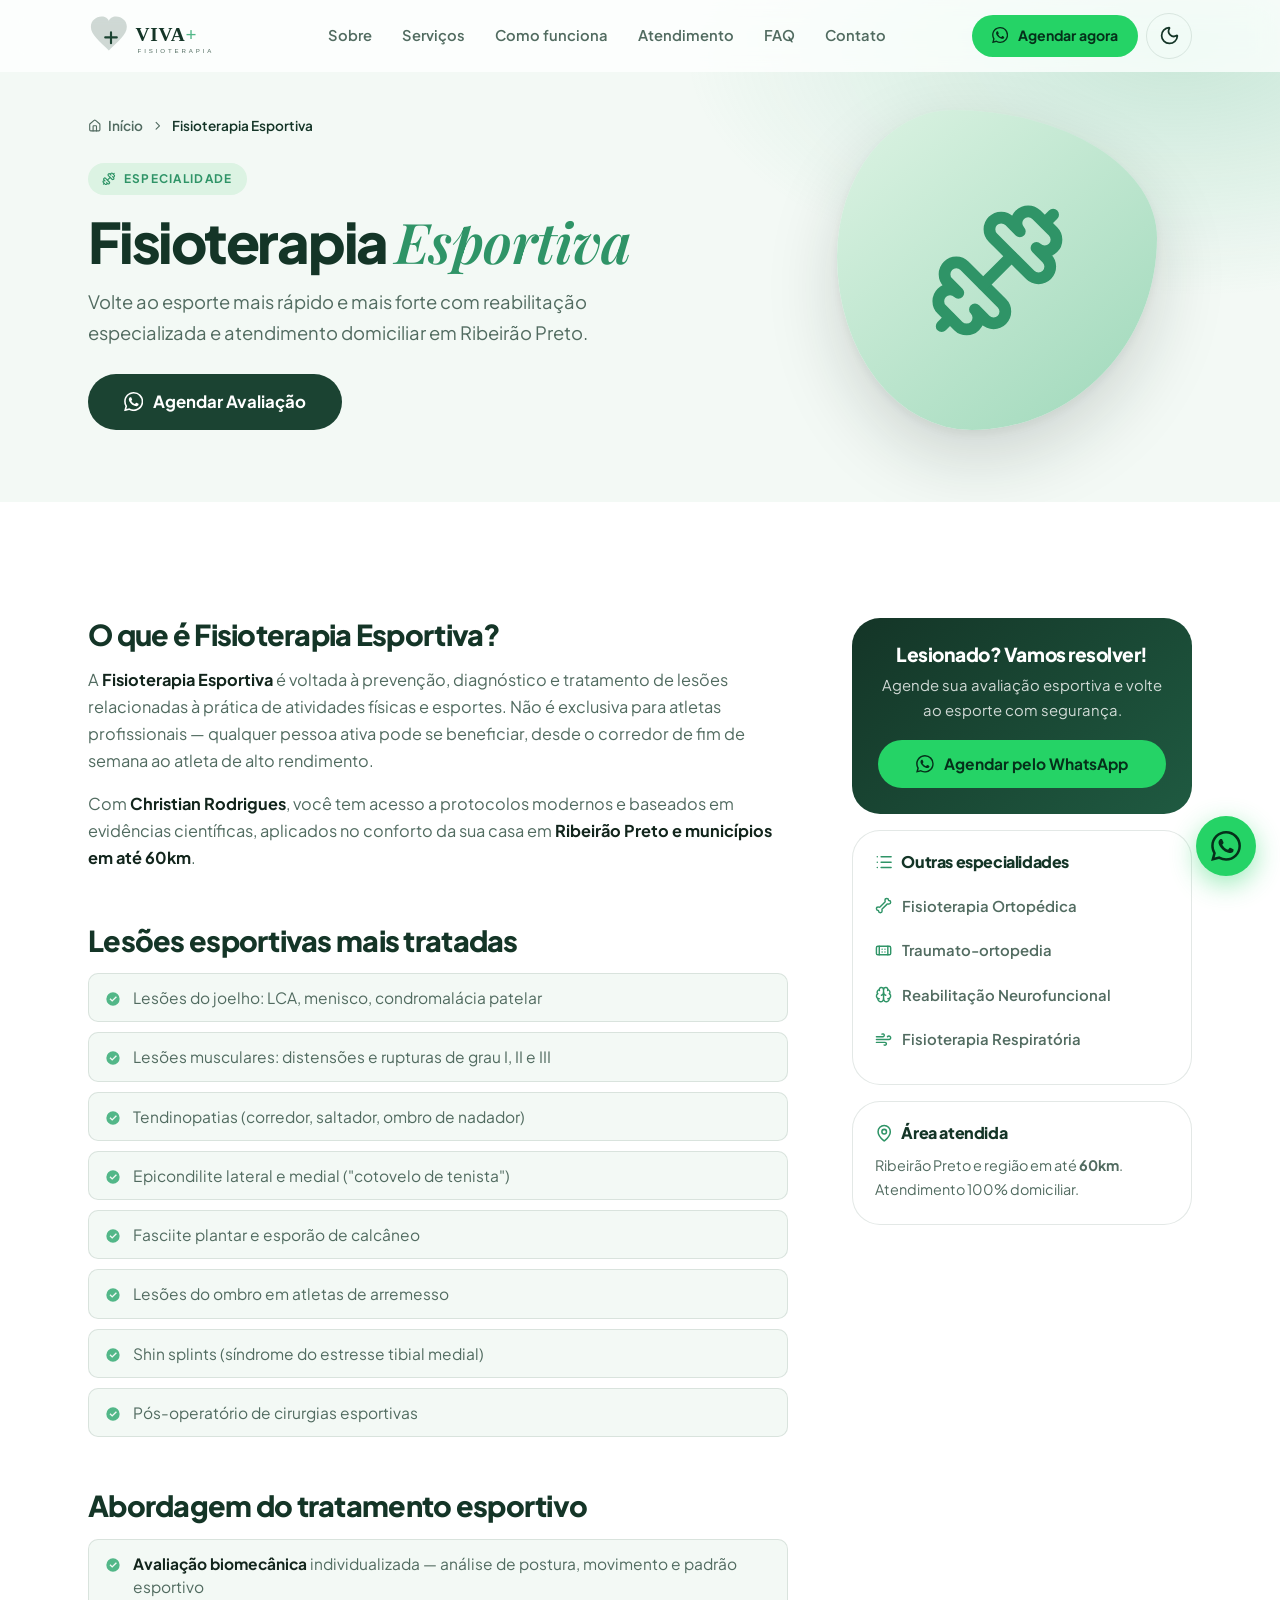
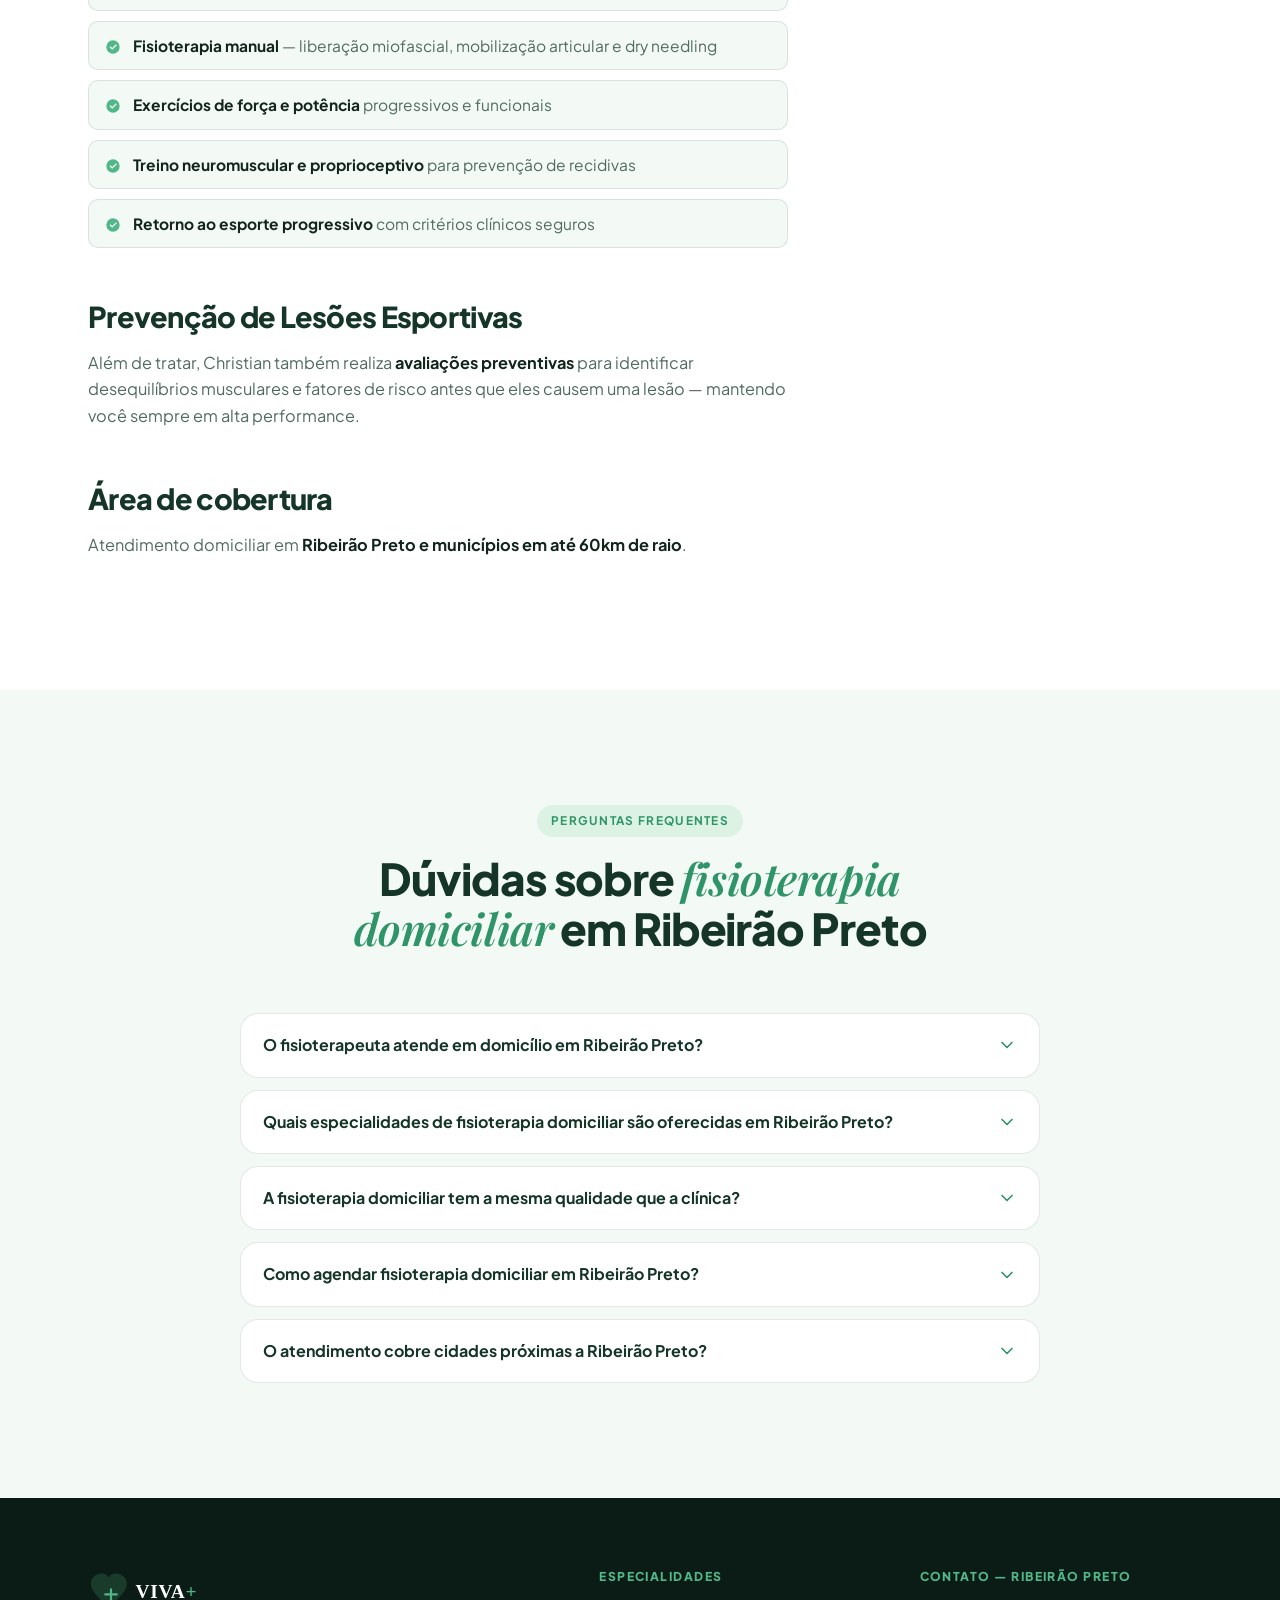
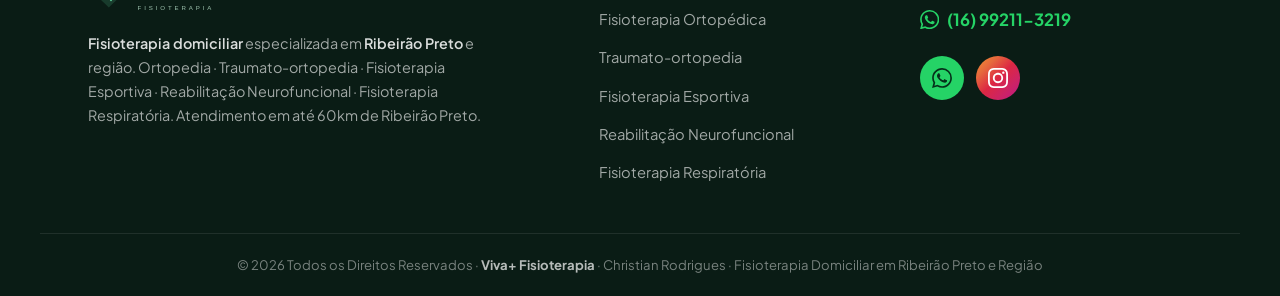
==== commit b13c3bf4: "Merge pull request #2 from carlosrofarina-ui/tema-claro-escuro Adiciona botão de modo claro/escuro" ====
--- a/fisioterapia-esportiva.html
+++ b/fisioterapia-esportiva.html
@@ -148,38 +148,7 @@
       <p class="ih-sub">Volte ao esporte mais rápido e mais forte com reabilitação especializada e atendimento domiciliar em Ribeirão Preto.</p>
       <a href="https://wa.me/5516992113219?text=Ol%C3%A1%20Christian%21%20Tenho%20interesse%20em%20Fisioterapia%20Esportiva." class="btn btn-p btn-lg" target="_blank" rel="noopener noreferrer"><svg class="ic" aria-hidden="true"><use href="img/icons.svg#whatsapp"/></svg> Agendar Avaliação</a>
     </div>
-    <div class="ih-fig" data-a="r">
-      <div class="fig" data-fig>
-      <div class="fig-stage">
-        <svg class="fig-svg" viewBox="0 0 200 432" aria-hidden="true">
-          <defs>
-            <linearGradient id="fg-skin" x1="0" y1="0" x2="0" y2="1"><stop offset="0" class="fs-1"/><stop offset=".55" class="fs-2"/><stop offset="1" class="fs-3"/></linearGradient>
-            <linearGradient id="fg-scan" x1="0" y1="0" x2="0" y2="1"><stop offset="0" class="sc-0"/><stop offset="1" class="sc-1"/></linearGradient>
-            <filter id="fg-blur" x="-20%" y="-10%" width="140%" height="120%"><feGaussianBlur stdDeviation="5"/></filter>
-            <path id="fg-half" d="M100 8C113 8 121 18 121 32C121 44 116 54 109 58L109 66C118 70 132 72 140 76C150 80 155 90 155 102C156 120 158 136 160 150C164 168 168 188 170 206C173 214 174 226 170 234C167 240 161 238 160 232C159 224 159 214 158 206C154 190 150 170 147 154C145 140 143 124 141 110C140 126 137 142 135 156C133 170 136 184 139 198C142 222 140 262 134 296C133 306 136 318 136 332C136 352 130 376 127 396C127 404 134 412 136 418C137 423 128 424 118 424L110 424C107 424 106 420 107 414C108 392 108 366 110 340C111 326 110 312 109 300C108 270 106 236 100 214Z"/>
-            <clipPath id="fg-clip"><use href="#fg-half"/><use href="#fg-half" transform="matrix(-1 0 0 1 200 0)"/></clipPath>
-          </defs>
-          <ellipse class="b-floor" cx="100" cy="424" rx="66" ry="7"/>
-          <ellipse class="b-floor b-floor--2" cx="100" cy="424" rx="44" ry="4.5"/>
-          <g class="b-skin"><use href="#fg-half"/><use href="#fg-half" transform="matrix(-1 0 0 1 200 0)"/></g>
-          <g clip-path="url(#fg-clip)">
-            <g class="b-shade"><use href="#fg-half"/><use href="#fg-half" transform="matrix(-1 0 0 1 200 0)"/></g>
-            <ellipse class="b-hi" cx="100" cy="104" rx="26" ry="34"/><ellipse class="b-hi" cx="100" cy="26" rx="12" ry="14"/><path d="M122 226C128 250 128 276 122 292" class="b-hi-l"/><path d="M122 226C128 250 128 276 122 292" transform="matrix(-1 0 0 1 200 0)" class="b-hi-l"/>
-            <g class="b-line"><path d="M100 75C112 73 124 75 137 80"/><path d="M100 75C112 73 124 75 137 80" transform="matrix(-1 0 0 1 200 0)"/><path d="M101 116C113 121 128 116 139 102"/><path d="M101 116C113 121 128 116 139 102" transform="matrix(-1 0 0 1 200 0)"/><path d="M100 120V198"/><path d="M103 140H121"/><path d="M103 140H121" transform="matrix(-1 0 0 1 200 0)"/><path d="M103 158H120"/><path d="M103 158H120" transform="matrix(-1 0 0 1 200 0)"/><path d="M103 176H121"/><path d="M103 176H121" transform="matrix(-1 0 0 1 200 0)"/><ellipse cx="121" cy="302" rx="8" ry="9"/><ellipse cx="79" cy="302" rx="8" ry="9"/></g>
-            <g class="b-reg" data-spec="neuro"><path d="M100 11C110 11 117 17 117 25C117 33 110 38 100 38C90 38 83 33 83 25C83 17 90 11 100 11Z"/><path class="b-reg-l" d="M100 12V37M92 16C96 20 96 26 91 31M108 16C104 20 104 26 109 31M85 24H93M107 24H115"/></g>
-            <g class="b-reg" data-spec="resp"><path d="M104 86C112 81 126 85 130 99C133 113 132 128 128 138C120 143 108 139 104 132Z"/><path d="M104 86C112 81 126 85 130 99C133 113 132 128 128 138C120 143 108 139 104 132Z" transform="matrix(-1 0 0 1 200 0)"/><path class="b-reg-l" d="M100 70V92M100 92L110 104M100 92L90 104"/></g>
-            <g class="b-reg" data-spec="orto"><rect x="96.0" y="62.0" width="8.0" height="5.6" rx="2.2"/><rect x="95.8" y="71.2" width="8.4" height="5.6" rx="2.2"/><rect x="95.6" y="80.4" width="8.8" height="5.6" rx="2.2"/><rect x="95.4" y="89.6" width="9.3" height="5.6" rx="2.2"/><rect x="95.2" y="98.8" width="9.7" height="5.6" rx="2.2"/><rect x="95.0" y="108.0" width="10.1" height="5.6" rx="2.2"/><rect x="94.7" y="117.2" width="10.5" height="5.6" rx="2.2"/><rect x="94.5" y="126.4" width="10.9" height="5.6" rx="2.2"/><rect x="94.3" y="135.6" width="11.4" height="5.6" rx="2.2"/><rect x="94.1" y="144.8" width="11.8" height="5.6" rx="2.2"/><rect x="93.9" y="154.0" width="12.2" height="5.6" rx="2.2"/><rect x="93.7" y="163.2" width="12.6" height="5.6" rx="2.2"/><rect x="93.5" y="172.4" width="13.0" height="5.6" rx="2.2"/><rect x="93.3" y="181.6" width="13.5" height="5.6" rx="2.2"/><rect x="93.1" y="190.8" width="13.9" height="5.6" rx="2.2"/><circle cx="126" cy="210" r="7"/><circle cx="74" cy="210" r="7"/></g>
-            <g class="b-reg" data-spec="trauma"><circle cx="121" cy="302" r="11"/><circle cx="79" cy="302" r="11"/><circle cx="119" cy="398" r="8"/><circle cx="81" cy="398" r="8"/><circle cx="143" cy="90" r="10"/><circle cx="57" cy="90" r="10"/></g>
-            <g class="b-reg on" data-spec="esporte"><path d="M113 222C127 220 137 238 135 262C133 280 127 292 121 292C114 280 110 250 113 222Z"/><path d="M113 222C127 220 137 238 135 262C133 280 127 292 121 292C114 280 110 250 113 222Z" transform="matrix(-1 0 0 1 200 0)"/><path d="M114 318C124 314 133 330 131 350C129 366 123 376 118 380C113 362 110 336 114 318Z"/><path d="M114 318C124 314 133 330 131 350C129 366 123 376 118 380C113 362 110 336 114 318Z" transform="matrix(-1 0 0 1 200 0)"/><path d="M146 108C153 112 157 128 156 142C151 145 147 141 146 134C144 124 144 114 146 108Z"/><path d="M146 108C153 112 157 128 156 142C151 145 147 141 146 134C144 124 144 114 146 108Z" transform="matrix(-1 0 0 1 200 0)"/></g>
-            <rect class="b-scan" x="20" y="-70" width="160" height="70" fill="url(#fg-scan)"/>
-          </g>
-          <g class="b-edge"><use href="#fg-half"/><use href="#fg-half" transform="matrix(-1 0 0 1 200 0)"/></g>
-          <g class="b-dot" data-spec="neuro" style="--i:0"><circle class="b-hit" cx="100" cy="24" r="17"/><circle class="b-ping" cx="100" cy="24" r="5"/><circle class="b-core" cx="100" cy="24" r="4.2"/></g><g class="b-dot" data-spec="resp" style="--i:1"><circle class="b-hit" cx="118" cy="108" r="17"/><circle class="b-ping" cx="118" cy="108" r="5"/><circle class="b-core" cx="118" cy="108" r="4.2"/></g><g class="b-dot" data-spec="orto" style="--i:2"><circle class="b-hit" cx="100" cy="166" r="17"/><circle class="b-ping" cx="100" cy="166" r="5"/><circle class="b-core" cx="100" cy="166" r="4.2"/></g><g class="b-dot" data-spec="trauma" style="--i:3"><circle class="b-hit" cx="121" cy="302" r="17"/><circle class="b-ping" cx="121" cy="302" r="5"/><circle class="b-core" cx="121" cy="302" r="4.2"/></g><g class="b-dot on" data-spec="esporte" style="--i:4"><circle class="b-hit" cx="79" cy="254" r="17"/><circle class="b-ping" cx="79" cy="254" r="5"/><circle class="b-core" cx="79" cy="254" r="4.2"/></g>
-        </svg>
-      </div>
-      <p class="fig-info" aria-live="polite"><span class="fig-region">Músculos e tendões</span><strong class="fig-name">Fisioterapia Esportiva</strong></p>
-    </div>
-    </div>
+    <div class="ih-art" data-a="r" aria-hidden="true"><svg class="ic" aria-hidden="true"><use href="img/icons.svg#dumbbell"/></svg></div>
   </div>
 </section>
 
--- a/css/site.css
+++ b/css/site.css
@@ -479,203 +479,3 @@
   .js [data-a]{opacity:1;transform:none}
   @view-transition{navigation:none}
 }
-
-/* ============================================================
-   CORPO HUMANO INTERATIVO
-============================================================ */
-.fig{--pain:#ff6a4d;--fig-glow:color-mix(in srgb,var(--pain) 75%,transparent);display:grid;justify-items:center;gap:14px;text-align:center}
-.fig-stage{position:relative;width:min(100%,250px)}
-.fig-stage::before{content:'';position:absolute;inset:6% -14% 4%;z-index:-1;border-radius:50%;background:radial-gradient(closest-side,color-mix(in srgb,var(--mint) 24%,transparent),transparent);animation:figaura 5s ease-in-out infinite alternate}
-@keyframes figaura{to{transform:scale(1.08);opacity:.7}}
-.fig-svg{width:100%;height:auto;overflow:visible}
-.fs-1{stop-color:color-mix(in srgb,var(--mint) 34%,var(--card))}
-.fs-2{stop-color:color-mix(in srgb,var(--mint) 22%,var(--card))}
-.fs-3{stop-color:color-mix(in srgb,var(--mint) 12%,var(--card))}
-.b-shade{fill:none;stroke:var(--accent);stroke-width:13;opacity:.5;filter:url(#fg-blur)}
-.b-hi{fill:#fff;opacity:.34;filter:url(#fg-blur)}
-.b-hi-l{fill:none;stroke:#fff;stroke-width:7;stroke-linecap:round;opacity:.3;filter:url(#fg-blur)}
-.sc-0{stop-color:var(--mint);stop-opacity:0}
-.sc-1{stop-color:var(--mint);stop-opacity:.3}
-.b-skin{fill:url(#fg-skin)}
-.b-edge{fill:none;stroke:var(--accent);stroke-width:1.1;stroke-linejoin:round;opacity:.55}
-.b-floor{fill:none;stroke:var(--mint);stroke-width:1;opacity:.45}
-.b-floor--2{opacity:.25}
-.b-line{fill:none;stroke:var(--accent);stroke-width:.9;stroke-linecap:round;opacity:.28}
-.b-reg{fill:var(--accent);opacity:.1;transition:opacity .45s var(--ease)}
-.b-reg-l{fill:none;stroke:#fff;stroke-width:1.1;stroke-linecap:round;opacity:.7}
-.b-reg.on{opacity:1;fill:var(--pain);filter:drop-shadow(0 0 5px var(--fig-glow));animation:regpulse 1.5s ease-in-out infinite}
-@keyframes regpulse{0%,100%{opacity:1;filter:drop-shadow(0 0 3px var(--fig-glow))}50%{opacity:.62;filter:drop-shadow(0 0 11px var(--fig-glow))}}
-.b-scan{animation:scan 5.5s linear infinite}
-@keyframes scan{to{transform:translateY(520px)}}
-.b-dot{cursor:pointer}
-.b-hit{fill:transparent}
-.b-core{fill:var(--card);stroke:var(--accent);stroke-width:2;transition:r .25s var(--ease),fill .25s}
-.b-ping{fill:var(--mint);transform-box:fill-box;transform-origin:center;animation:dotping 2.4s var(--ease) infinite;animation-delay:calc(var(--i) * .45s)}
-@keyframes dotping{from{transform:scale(.8);opacity:.75}to{transform:scale(3.6);opacity:0}}
-.b-dot.on .b-core{r:5.6;fill:var(--pain);stroke:#fff}
-.b-dot.on .b-ping{fill:var(--pain)}
-.b-dot.on .b-ping{animation-duration:1.2s;animation-delay:0s}
-.fig:not(.fig--live) .b-dot{cursor:default}
-.fig:not(.fig--live) .b-dot:not(.on){display:none}
-.fig-info{display:grid;gap:2px;min-height:3.1em}
-.fig-region{font-size:.74rem;font-weight:700;letter-spacing:.09em;text-transform:uppercase;color:var(--accent)}
-.fig-name{font-size:1.08rem;font-weight:800;letter-spacing:-.02em;color:var(--head)}
-.fig-info.swap{animation:figswap .45s var(--ease)}
-@keyframes figswap{from{opacity:0;transform:translateY(8px)}}
-.fig-tabs{display:flex;flex-wrap:wrap;justify-content:center;gap:8px}
-.fig-tab{width:46px;height:46px;border-radius:14px;display:flex;align-items:center;justify-content:center;background:var(--card);border:1px solid var(--line);color:var(--muted);transition:background-color .25s,color .25s,border-color .25s,transform .25s var(--ease)}
-.fig-tab .ic{width:21px;height:21px}
-.fig-tab:hover{border-color:var(--mint);color:var(--accent);transform:translateY(-2px)}
-.fig-tab.on{background:var(--brand);color:var(--on-brand);border-color:transparent;transform:translateY(-2px)}
-.fig-kicker{display:inline-flex;align-items:center;gap:8px;font-size:.84rem;font-weight:700;color:var(--muted);margin-bottom:14px}
-.fig-kicker .ic{color:var(--accent)}
-.svc-fig{text-align:center;margin:0 auto clamp(24px,4vw,36px);max-width:520px}
-.svc-card.on{border-color:color-mix(in srgb,var(--mint) 75%,transparent);box-shadow:var(--sh-md)}
-.svc-card.on::before{opacity:1}
-.svc-card.on .svc-ico{background:var(--brand);color:var(--on-brand)}
-.ih-fig{justify-self:center;width:100%;max-width:230px}
-@media (min-width:1024px){
-  .svc-wrap{display:grid;grid-template-columns:290px minmax(0,1fr);gap:clamp(28px,4vw,56px);align-items:start}
-  .svc-fig{position:sticky;top:calc(var(--hh) + 20px);margin:0}
-  .svc-grid{grid-template-columns:repeat(2,minmax(0,1fr))}
-  .svc-card,.svc-card:nth-child(-n+2){grid-column:span 1}
-  .svc-card:first-child{grid-column:span 2}
-}
-@media (max-width:1023px){
-  .fig--live{grid-template-columns:minmax(120px,170px) minmax(0,1fr);column-gap:20px;align-items:center;justify-items:start;text-align:left}
-  .fig--live .fig-stage{grid-row:span 2;width:100%}
-  .fig--live .fig-info{align-self:end}
-  .fig--live .fig-tabs{justify-content:flex-start;align-self:start}
-}
-@media (max-width:859px){
-  .ih-fig{max-width:150px;margin-top:8px}
-}
-@media (max-width:359px){
-  .fig-tab{width:42px;height:42px}
-}
-
-/* ============================================================
-   FUNDO VIVO + LINHA DE PULSO
-============================================================ */
-.aurora{position:absolute;inset:0;z-index:-1;overflow:hidden;pointer-events:none}
-.aurora i{position:absolute;border-radius:50%;filter:blur(70px);opacity:.55;will-change:transform}
-.aurora i:nth-child(1){width:46vmax;height:46vmax;right:-12vmax;top:-18vmax;background:color-mix(in srgb,var(--mint) 55%,transparent);animation:drift1 19s ease-in-out infinite alternate}
-.aurora i:nth-child(2){width:34vmax;height:34vmax;left:-12vmax;bottom:-16vmax;background:color-mix(in srgb,#8be0b4 45%,transparent);animation:drift2 23s ease-in-out infinite alternate}
-.aurora i:nth-child(3){width:22vmax;height:22vmax;left:38%;top:30%;background:color-mix(in srgb,#2D6A4F 30%,transparent);opacity:.3;animation:drift3 27s ease-in-out infinite alternate}
-@keyframes drift1{to{transform:translate(-9vmax,7vmax) scale(1.15)}}
-@keyframes drift2{to{transform:translate(10vmax,-6vmax) scale(.9)}}
-@keyframes drift3{to{transform:translate(-12vmax,8vmax) scale(1.3)}}
-.cta-sec{isolation:isolate}
-.cta-sec .aurora i{opacity:.32}
-.ecg{position:absolute;left:0;right:0;bottom:0;width:100%;height:54px;z-index:-1;pointer-events:none}
-.cta-sec .ecg{bottom:auto;top:0}
-.ecg path{fill:none;vector-effect:non-scaling-stroke;stroke-linejoin:round;stroke-linecap:round}
-.ecg-base{stroke:var(--mint);stroke-width:1.2;opacity:.22}
-.ecg-run{stroke:var(--mint);stroke-width:2.2;stroke-dasharray:130 870;animation:ecgrun 4.2s linear infinite;filter:drop-shadow(0 0 5px var(--mint))}
-@keyframes ecgrun{from{stroke-dashoffset:130}to{stroke-dashoffset:-870}}
-
-/* ============================================================
-   MOVIMENTO GUIADO PELA ROLAGEM
-============================================================ */
-.hdr::after{content:'';position:absolute;left:0;right:0;bottom:-1px;height:2px;background:linear-gradient(90deg,var(--mint),var(--accent));transform-origin:0 50%;transform:scaleX(var(--sp,0))}
-.w{display:inline-block}
-.js .split .w{opacity:0;transform:translateY(.55em) rotate(2deg);filter:blur(6px);transition:opacity .6s var(--ease),transform .6s var(--ease),filter .6s var(--ease);transition-delay:calc(55ms * var(--w) + 80ms)}
-.js .vis .split .w,.js .split.vis .w{opacity:1;transform:none;filter:none}
-.steps::after{content:'';position:absolute;top:32px;left:16.66%;right:16.66%;height:2px;background:var(--mint);transform-origin:0 50%;transform:scaleX(var(--p,1))}
-.step-ico{transition:background-color .4s,color .4s,border-color .4s,transform .5s var(--ease)}
-.js .step:not(.lit) .step-ico{border-color:var(--line);color:var(--muted)}
-.step.lit .step-ico{transform:scale(1.08)}
-.step.lit .step-ico .ic{stroke-dasharray:160;animation:icdraw 1s var(--ease) both}
-.px{will-change:transform}
-.about-img img,.hero-frame img{scale:1.1}
-
-/* ============================================================
-   3D: INCLINAÇÃO COM O CURSOR
-============================================================ */
-[data-tilt]{--mx:50%;--my:0%}
-.tilting{transition:transform .12s linear!important;transition-delay:0s!important;will-change:transform}
-.hero-media{transform-style:preserve-3d}
-.hero-media.tilting .hero-stats,.hero-media .hero-stats{transition:transform .3s var(--ease)}
-.hero-media.tilting .hero-stats{transform:translateZ(46px)}
-.hero-frame,.about-img{position:relative}
-.hero-frame::after,.about-img::after{content:'';position:absolute;inset:0;pointer-events:none;background:radial-gradient(circle at var(--mx) var(--my),rgba(255,255,255,.28),transparent 45%);opacity:0;transition:opacity .3s}
-.tilting .hero-frame::after,.about-img.tilting::after{opacity:1}
-.svc-card::before{background:radial-gradient(70% 80% at var(--mx,100%) var(--my,0%),color-mix(in srgb,var(--mint) 26%,transparent),transparent 70%)}
-
-/* ============================================================
-   ÍCONES QUE SE DESENHAM E SE MOVEM
-============================================================ */
-@keyframes icdraw{from{stroke-dashoffset:160}to{stroke-dashoffset:0}}
-.svc-card:hover .svc-ico .ic,.svc-card.on .svc-ico .ic,.fig-tab.on .ic{stroke-dasharray:160;animation:icdraw .9s var(--ease) both,var(--icmove,icpop) 1.8s ease-in-out .9s infinite}
-[data-ic="bone"]{--icmove:icwiggle}
-[data-ic="bandage"]{--icmove:ictilt}
-[data-ic="dumbbell"]{--icmove:iclift}
-[data-ic="brain"]{--icmove:icpulse}
-[data-ic="wind"]{--icmove:icbreath}
-@keyframes icpop{50%{transform:scale(1.08)}}
-@keyframes icwiggle{25%{transform:rotate(-14deg)}75%{transform:rotate(14deg)}}
-@keyframes ictilt{50%{transform:rotate(90deg) scale(1.05)}}
-@keyframes iclift{50%{transform:translateY(-5px) rotate(-8deg)}}
-@keyframes icpulse{20%{transform:scale(1.16)}40%{transform:scale(1)}60%{transform:scale(1.12)}}
-@keyframes icbreath{50%{transform:scale(1.2) translateX(2px)}}
-.svc-bg{transition:transform .6s var(--ease),opacity .35s}
-.svc-card.on .svc-bg{transform:scale(1.1) rotate(-8deg);opacity:.16}
-
-/* ============================================================
-   MAPA: RADAR
-============================================================ */
-.m-sweep{transform-box:view-box;transform-origin:175px 235px;animation:sweep 7s linear infinite}
-.m-sweep path{fill:var(--mint);opacity:.16}
-.m-sweep .m-sweep-edge{fill:none;stroke:var(--mint);stroke-width:1.6;opacity:.75}
-@keyframes sweep{to{transform:rotate(360deg)}}
-.m-ring{transform-box:fill-box;transform-origin:center}
-.js .cov-map:not(.vis) .m-ring,.js .cov-map:not(.vis) .m-city,.js .cov-map:not(.vis) .m-km{opacity:0}
-.cov-map.vis .m-ring{animation:ringin 1.1s var(--ease) both}
-.cov-map.vis .m-ring:nth-of-type(2){animation-delay:.15s}
-.cov-map.vis .m-ring:nth-of-type(1){animation-delay:.3s}
-@keyframes ringin{from{transform:scale(0);opacity:0}}
-.cov-map.vis .m-km{animation:fadein .6s .9s both}
-.m-city{transform-box:fill-box;transform-origin:center}
-.cov-map.vis .m-city{animation:citypop .55s var(--ease) both;animation-delay:calc(1s + var(--i) * .16s)}
-@keyframes citypop{from{opacity:0;transform:scale(.3)}60%{transform:scale(1.15)}}
-@keyframes fadein{from{opacity:0}}
-
-/* ============================================================
-   MICROINTERAÇÕES
-============================================================ */
-.btn{position:relative;overflow:hidden}
-.ripple{position:absolute;border-radius:50%;background:currentColor;opacity:.28;transform:scale(0);pointer-events:none;animation:ripple .65s ease-out forwards}
-@keyframes ripple{to{transform:scale(1);opacity:0}}
-.magnet{transition:transform .2s var(--ease)}
-.logo .l-plus{transform-box:fill-box;transform-origin:center;animation:pluspulse 3.2s ease-in-out infinite}
-.logo .l-heart{transform-box:fill-box;transform-origin:center;animation:heartbeat 3.2s ease-in-out infinite}
-@keyframes pluspulse{0%,70%,100%{transform:scale(1)}80%{transform:scale(1.35)}90%{transform:scale(.95)}}
-@keyframes heartbeat{0%,70%,100%{transform:scale(1)}78%{transform:scale(1.1)}86%{transform:scale(.98)}92%{transform:scale(1.06)}}
-.nav-link{position:relative}
-.ftr-links a{background:linear-gradient(currentColor,currentColor) 0 100%/0 1px no-repeat;transition:background-size .3s var(--ease),color .2s}
-.ftr-links a:hover{background-size:100% 1px}
-.chip:active,.fig-tab:active{transform:scale(.95)}
-::view-transition-old(root){animation:vt-out .28s var(--ease) both}
-::view-transition-new(root){animation:vt-in .38s var(--ease) both}
-@keyframes vt-out{to{opacity:0;transform:translateY(-10px)}}
-@keyframes vt-in{from{opacity:0;transform:translateY(14px)}}
-
-@media (max-width:639px){
-  .steps::after{top:0;bottom:0;left:31px;right:auto;width:2px;height:auto;transform-origin:50% 0;transform:scaleY(var(--p,1))}
-  .ecg{height:36px}
-  .aurora i{filter:blur(48px)}
-}
-@media (prefers-reduced-motion:reduce){
-  .js .split .w{opacity:1;transform:none;filter:none}
-  .js .step:not(.lit) .step-ico{border-color:var(--mint);color:var(--accent)}
-  .js .cov-map:not(.vis) .m-ring,.js .cov-map:not(.vis) .m-city,.js .cov-map:not(.vis) .m-km{opacity:1}
-  .b-scan,.m-sweep,.ecg-run{display:none}
-  .about-img img,.hero-frame img{scale:1}
-}
-.step{z-index:1}
-@media (prefers-color-scheme:dark){:root:not([data-theme="light"]) .b-hi,:root:not([data-theme="light"]) .b-hi-l{opacity:.12}}
-:root[data-theme="dark"] .b-hi,:root[data-theme="dark"] .b-hi-l{opacity:.12}
-.ih-fig{max-width:190px}
-.ih-fig .fig-name{display:none}
-.ih-fig .fig-info{min-height:0;width:max-content;max-width:86vw;justify-self:center}
-@media (max-width:859px){.ih-fig{max-width:140px;margin-inline:auto}}
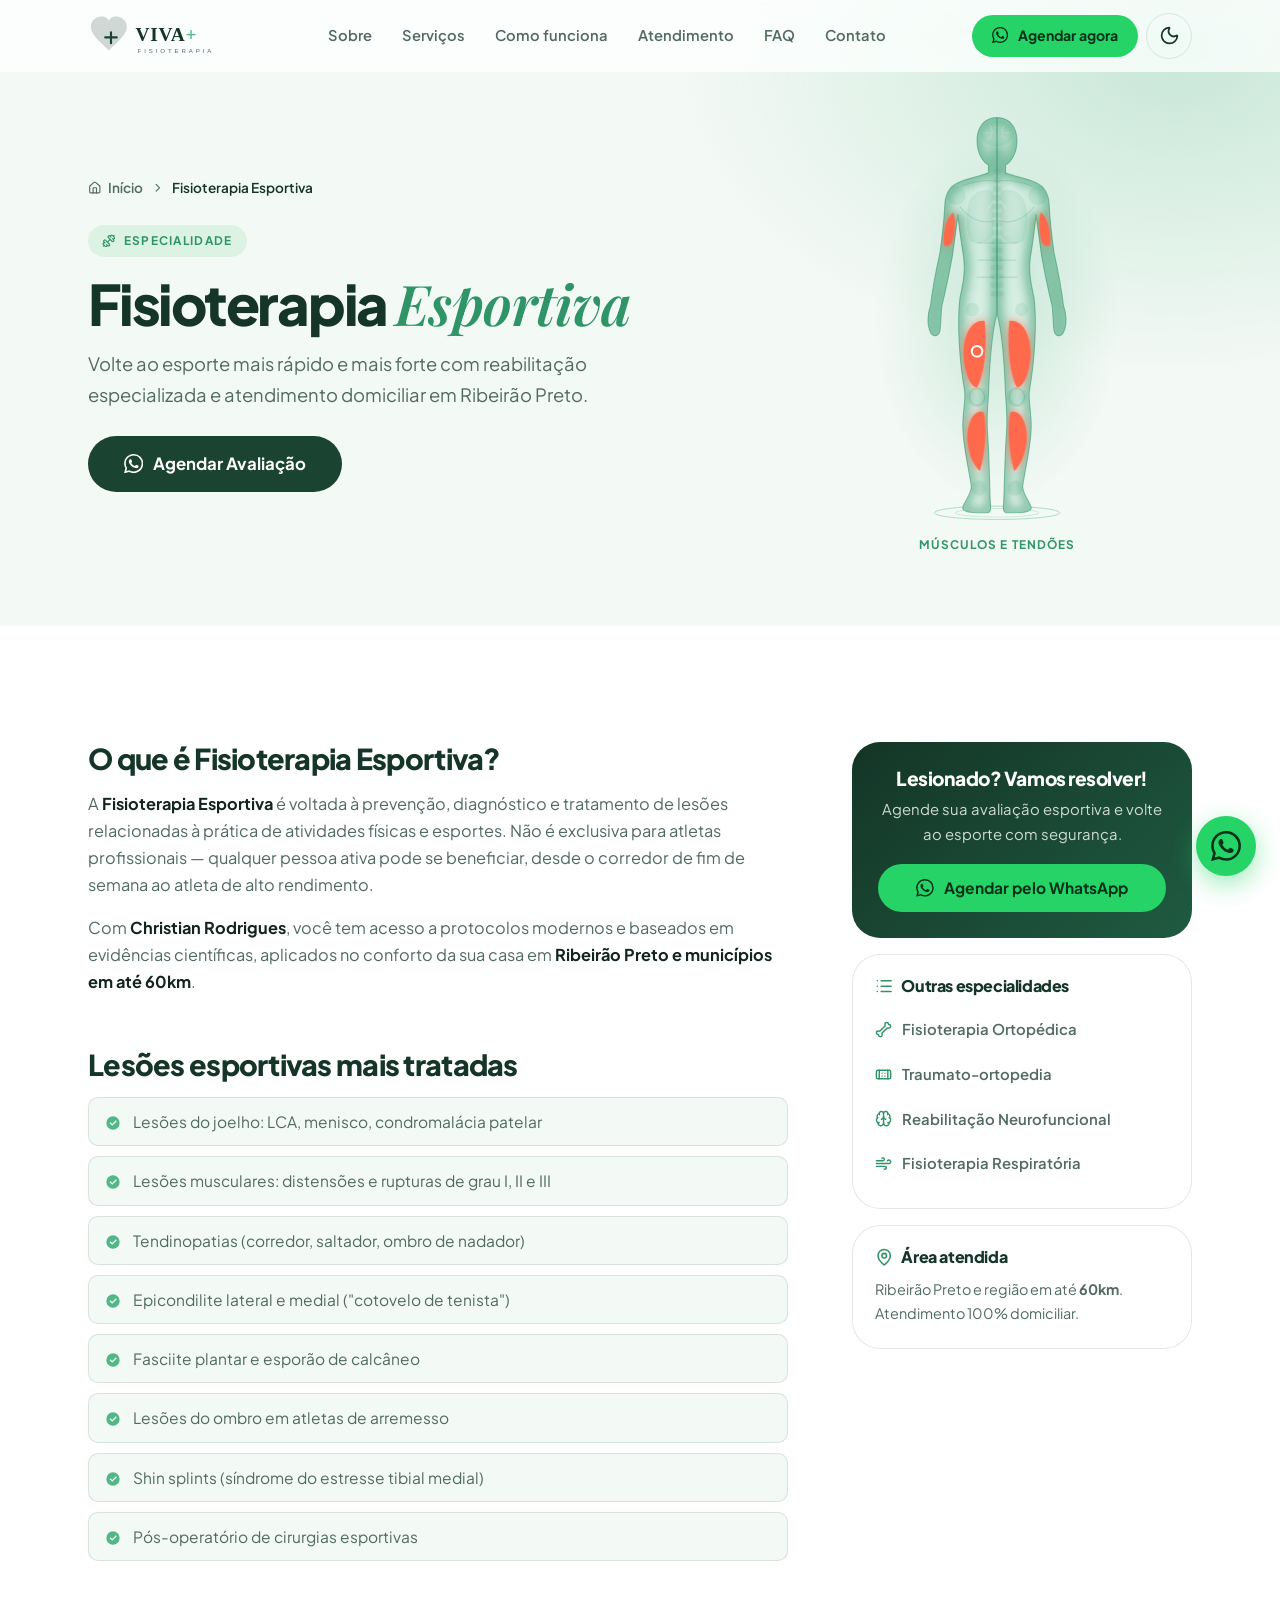
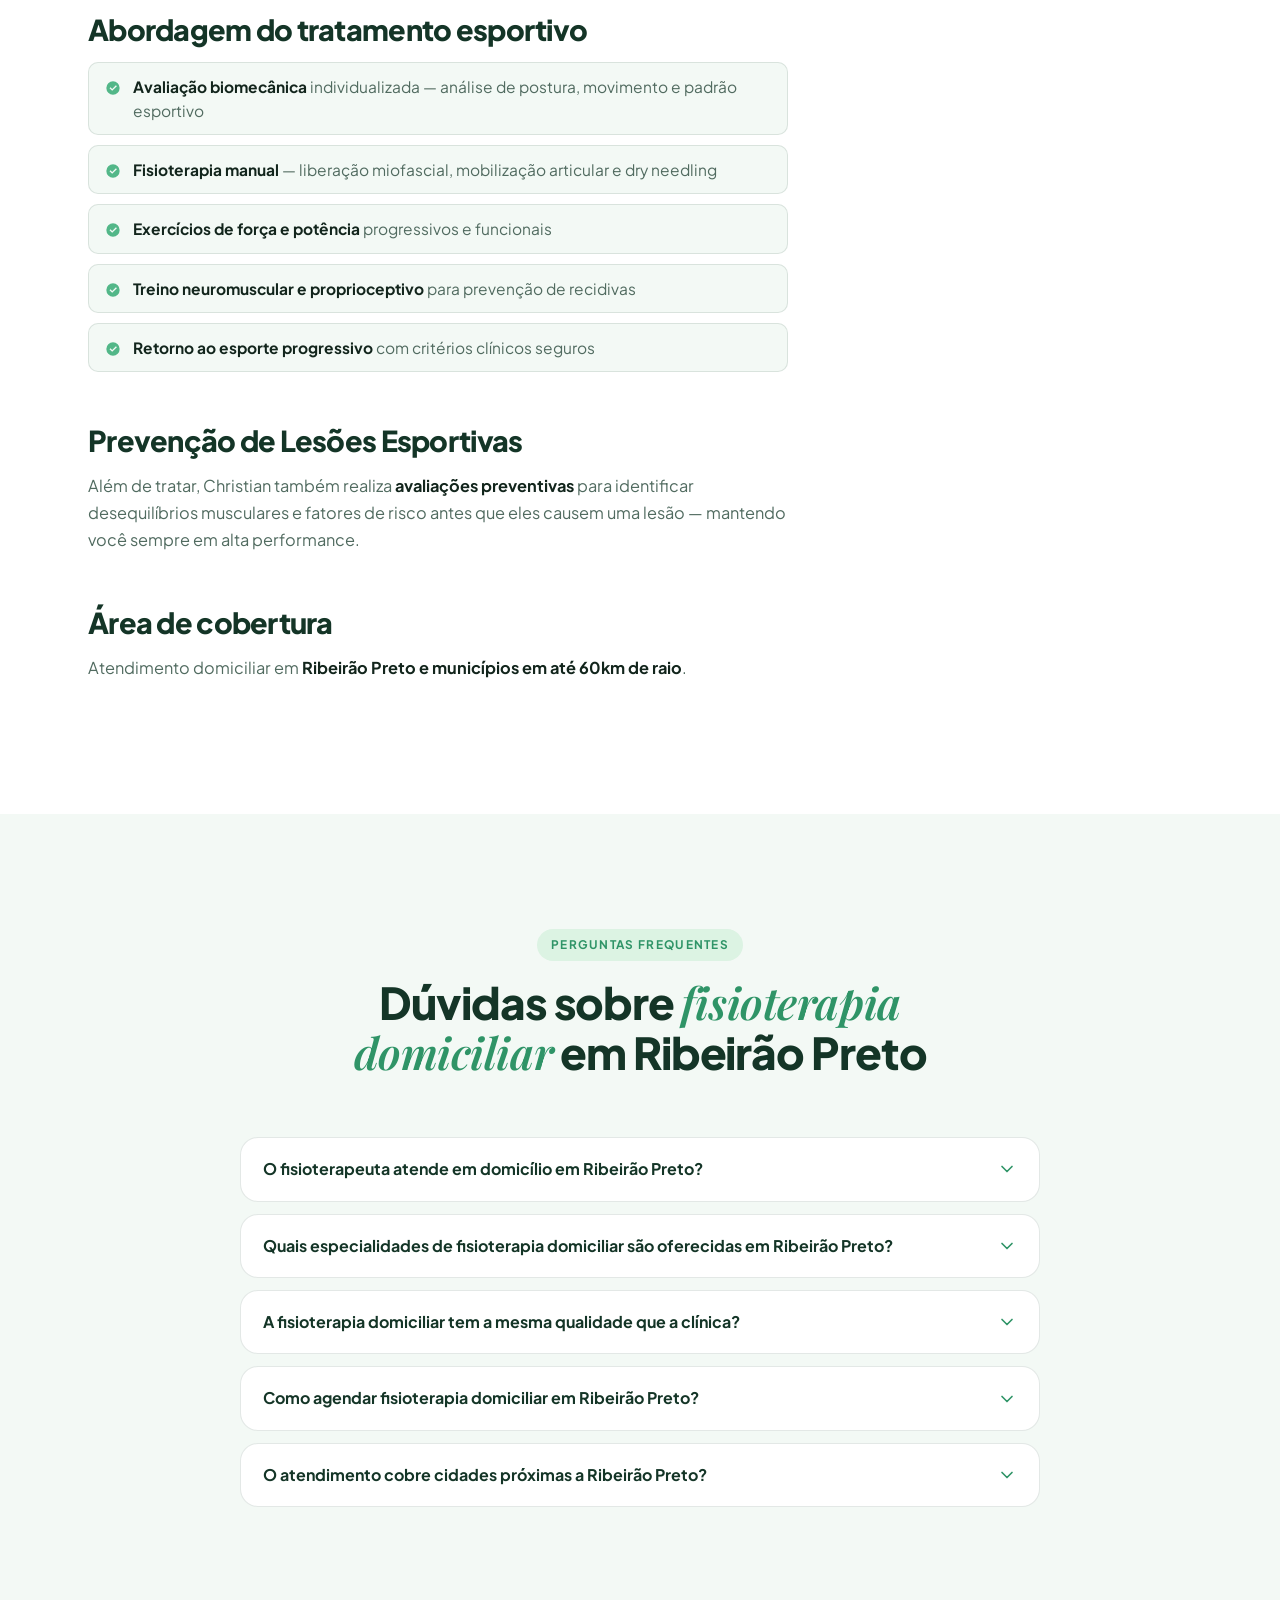
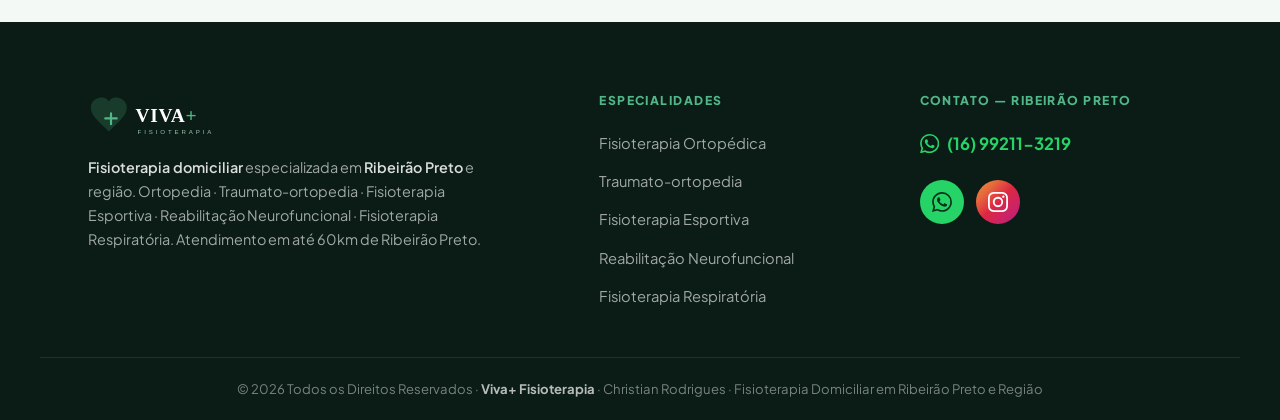
==== commit 83fbd358: "Merge pull request #3 from carlosrofarina-ui/ccr-02e55207-5vgu3c Adiciona corpo humano interativo, e" ====
--- a/fisioterapia-esportiva.html
+++ b/fisioterapia-esportiva.html
@@ -148,7 +148,38 @@
       <p class="ih-sub">Volte ao esporte mais rápido e mais forte com reabilitação especializada e atendimento domiciliar em Ribeirão Preto.</p>
       <a href="https://wa.me/5516992113219?text=Ol%C3%A1%20Christian%21%20Tenho%20interesse%20em%20Fisioterapia%20Esportiva." class="btn btn-p btn-lg" target="_blank" rel="noopener noreferrer"><svg class="ic" aria-hidden="true"><use href="img/icons.svg#whatsapp"/></svg> Agendar Avaliação</a>
     </div>
-    <div class="ih-art" data-a="r" aria-hidden="true"><svg class="ic" aria-hidden="true"><use href="img/icons.svg#dumbbell"/></svg></div>
+    <div class="ih-fig" data-a="r">
+      <div class="fig" data-fig>
+      <div class="fig-stage">
+        <svg class="fig-svg" viewBox="0 0 200 432" aria-hidden="true">
+          <defs>
+            <linearGradient id="fg-skin" x1="0" y1="0" x2="0" y2="1"><stop offset="0" class="fs-1"/><stop offset=".55" class="fs-2"/><stop offset="1" class="fs-3"/></linearGradient>
+            <linearGradient id="fg-scan" x1="0" y1="0" x2="0" y2="1"><stop offset="0" class="sc-0"/><stop offset="1" class="sc-1"/></linearGradient>
+            <filter id="fg-blur" x="-20%" y="-10%" width="140%" height="120%"><feGaussianBlur stdDeviation="5"/></filter>
+            <path id="fg-half" d="M100 8C113 8 121 18 121 32C121 44 116 54 109 58L109 66C118 70 132 72 140 76C150 80 155 90 155 102C156 120 158 136 160 150C164 168 168 188 170 206C173 214 174 226 170 234C167 240 161 238 160 232C159 224 159 214 158 206C154 190 150 170 147 154C145 140 143 124 141 110C140 126 137 142 135 156C133 170 136 184 139 198C142 222 140 262 134 296C133 306 136 318 136 332C136 352 130 376 127 396C127 404 134 412 136 418C137 423 128 424 118 424L110 424C107 424 106 420 107 414C108 392 108 366 110 340C111 326 110 312 109 300C108 270 106 236 100 214Z"/>
+            <clipPath id="fg-clip"><use href="#fg-half"/><use href="#fg-half" transform="matrix(-1 0 0 1 200 0)"/></clipPath>
+          </defs>
+          <ellipse class="b-floor" cx="100" cy="424" rx="66" ry="7"/>
+          <ellipse class="b-floor b-floor--2" cx="100" cy="424" rx="44" ry="4.5"/>
+          <g class="b-skin"><use href="#fg-half"/><use href="#fg-half" transform="matrix(-1 0 0 1 200 0)"/></g>
+          <g clip-path="url(#fg-clip)">
+            <g class="b-shade"><use href="#fg-half"/><use href="#fg-half" transform="matrix(-1 0 0 1 200 0)"/></g>
+            <ellipse class="b-hi" cx="100" cy="104" rx="26" ry="34"/><ellipse class="b-hi" cx="100" cy="26" rx="12" ry="14"/><path d="M122 226C128 250 128 276 122 292" class="b-hi-l"/><path d="M122 226C128 250 128 276 122 292" transform="matrix(-1 0 0 1 200 0)" class="b-hi-l"/>
+            <g class="b-line"><path d="M100 75C112 73 124 75 137 80"/><path d="M100 75C112 73 124 75 137 80" transform="matrix(-1 0 0 1 200 0)"/><path d="M101 116C113 121 128 116 139 102"/><path d="M101 116C113 121 128 116 139 102" transform="matrix(-1 0 0 1 200 0)"/><path d="M100 120V198"/><path d="M103 140H121"/><path d="M103 140H121" transform="matrix(-1 0 0 1 200 0)"/><path d="M103 158H120"/><path d="M103 158H120" transform="matrix(-1 0 0 1 200 0)"/><path d="M103 176H121"/><path d="M103 176H121" transform="matrix(-1 0 0 1 200 0)"/><ellipse cx="121" cy="302" rx="8" ry="9"/><ellipse cx="79" cy="302" rx="8" ry="9"/></g>
+            <g class="b-reg" data-spec="neuro"><path d="M100 11C110 11 117 17 117 25C117 33 110 38 100 38C90 38 83 33 83 25C83 17 90 11 100 11Z"/><path class="b-reg-l" d="M100 12V37M92 16C96 20 96 26 91 31M108 16C104 20 104 26 109 31M85 24H93M107 24H115"/></g>
+            <g class="b-reg" data-spec="resp"><path d="M104 86C112 81 126 85 130 99C133 113 132 128 128 138C120 143 108 139 104 132Z"/><path d="M104 86C112 81 126 85 130 99C133 113 132 128 128 138C120 143 108 139 104 132Z" transform="matrix(-1 0 0 1 200 0)"/><path class="b-reg-l" d="M100 70V92M100 92L110 104M100 92L90 104"/></g>
+            <g class="b-reg" data-spec="orto"><rect x="96.0" y="62.0" width="8.0" height="5.6" rx="2.2"/><rect x="95.8" y="71.2" width="8.4" height="5.6" rx="2.2"/><rect x="95.6" y="80.4" width="8.8" height="5.6" rx="2.2"/><rect x="95.4" y="89.6" width="9.3" height="5.6" rx="2.2"/><rect x="95.2" y="98.8" width="9.7" height="5.6" rx="2.2"/><rect x="95.0" y="108.0" width="10.1" height="5.6" rx="2.2"/><rect x="94.7" y="117.2" width="10.5" height="5.6" rx="2.2"/><rect x="94.5" y="126.4" width="10.9" height="5.6" rx="2.2"/><rect x="94.3" y="135.6" width="11.4" height="5.6" rx="2.2"/><rect x="94.1" y="144.8" width="11.8" height="5.6" rx="2.2"/><rect x="93.9" y="154.0" width="12.2" height="5.6" rx="2.2"/><rect x="93.7" y="163.2" width="12.6" height="5.6" rx="2.2"/><rect x="93.5" y="172.4" width="13.0" height="5.6" rx="2.2"/><rect x="93.3" y="181.6" width="13.5" height="5.6" rx="2.2"/><rect x="93.1" y="190.8" width="13.9" height="5.6" rx="2.2"/><circle cx="126" cy="210" r="7"/><circle cx="74" cy="210" r="7"/></g>
+            <g class="b-reg" data-spec="trauma"><circle cx="121" cy="302" r="11"/><circle cx="79" cy="302" r="11"/><circle cx="119" cy="398" r="8"/><circle cx="81" cy="398" r="8"/><circle cx="143" cy="90" r="10"/><circle cx="57" cy="90" r="10"/></g>
+            <g class="b-reg on" data-spec="esporte"><path d="M113 222C127 220 137 238 135 262C133 280 127 292 121 292C114 280 110 250 113 222Z"/><path d="M113 222C127 220 137 238 135 262C133 280 127 292 121 292C114 280 110 250 113 222Z" transform="matrix(-1 0 0 1 200 0)"/><path d="M114 318C124 314 133 330 131 350C129 366 123 376 118 380C113 362 110 336 114 318Z"/><path d="M114 318C124 314 133 330 131 350C129 366 123 376 118 380C113 362 110 336 114 318Z" transform="matrix(-1 0 0 1 200 0)"/><path d="M146 108C153 112 157 128 156 142C151 145 147 141 146 134C144 124 144 114 146 108Z"/><path d="M146 108C153 112 157 128 156 142C151 145 147 141 146 134C144 124 144 114 146 108Z" transform="matrix(-1 0 0 1 200 0)"/></g>
+            <rect class="b-scan" x="20" y="-70" width="160" height="70" fill="url(#fg-scan)"/>
+          </g>
+          <g class="b-edge"><use href="#fg-half"/><use href="#fg-half" transform="matrix(-1 0 0 1 200 0)"/></g>
+          <g class="b-dot" data-spec="neuro" style="--i:0"><circle class="b-hit" cx="100" cy="24" r="17"/><circle class="b-ping" cx="100" cy="24" r="5"/><circle class="b-core" cx="100" cy="24" r="4.2"/></g><g class="b-dot" data-spec="resp" style="--i:1"><circle class="b-hit" cx="118" cy="108" r="17"/><circle class="b-ping" cx="118" cy="108" r="5"/><circle class="b-core" cx="118" cy="108" r="4.2"/></g><g class="b-dot" data-spec="orto" style="--i:2"><circle class="b-hit" cx="100" cy="166" r="17"/><circle class="b-ping" cx="100" cy="166" r="5"/><circle class="b-core" cx="100" cy="166" r="4.2"/></g><g class="b-dot" data-spec="trauma" style="--i:3"><circle class="b-hit" cx="121" cy="302" r="17"/><circle class="b-ping" cx="121" cy="302" r="5"/><circle class="b-core" cx="121" cy="302" r="4.2"/></g><g class="b-dot on" data-spec="esporte" style="--i:4"><circle class="b-hit" cx="79" cy="254" r="17"/><circle class="b-ping" cx="79" cy="254" r="5"/><circle class="b-core" cx="79" cy="254" r="4.2"/></g>
+        </svg>
+      </div>
+      <p class="fig-info" aria-live="polite"><span class="fig-region">Músculos e tendões</span><strong class="fig-name">Fisioterapia Esportiva</strong></p>
+    </div>
+    </div>
   </div>
 </section>
 
--- a/css/site.css
+++ b/css/site.css
@@ -479,3 +479,203 @@
   .js [data-a]{opacity:1;transform:none}
   @view-transition{navigation:none}
 }
+
+/* ============================================================
+   CORPO HUMANO INTERATIVO
+============================================================ */
+.fig{--pain:#ff6a4d;--fig-glow:color-mix(in srgb,var(--pain) 75%,transparent);display:grid;justify-items:center;gap:14px;text-align:center}
+.fig-stage{position:relative;width:min(100%,250px)}
+.fig-stage::before{content:'';position:absolute;inset:6% -14% 4%;z-index:-1;border-radius:50%;background:radial-gradient(closest-side,color-mix(in srgb,var(--mint) 24%,transparent),transparent);animation:figaura 5s ease-in-out infinite alternate}
+@keyframes figaura{to{transform:scale(1.08);opacity:.7}}
+.fig-svg{width:100%;height:auto;overflow:visible}
+.fs-1{stop-color:color-mix(in srgb,var(--mint) 34%,var(--card))}
+.fs-2{stop-color:color-mix(in srgb,var(--mint) 22%,var(--card))}
+.fs-3{stop-color:color-mix(in srgb,var(--mint) 12%,var(--card))}
+.b-shade{fill:none;stroke:var(--accent);stroke-width:13;opacity:.5;filter:url(#fg-blur)}
+.b-hi{fill:#fff;opacity:.34;filter:url(#fg-blur)}
+.b-hi-l{fill:none;stroke:#fff;stroke-width:7;stroke-linecap:round;opacity:.3;filter:url(#fg-blur)}
+.sc-0{stop-color:var(--mint);stop-opacity:0}
+.sc-1{stop-color:var(--mint);stop-opacity:.3}
+.b-skin{fill:url(#fg-skin)}
+.b-edge{fill:none;stroke:var(--accent);stroke-width:1.1;stroke-linejoin:round;opacity:.55}
+.b-floor{fill:none;stroke:var(--mint);stroke-width:1;opacity:.45}
+.b-floor--2{opacity:.25}
+.b-line{fill:none;stroke:var(--accent);stroke-width:.9;stroke-linecap:round;opacity:.28}
+.b-reg{fill:var(--accent);opacity:.1;transition:opacity .45s var(--ease)}
+.b-reg-l{fill:none;stroke:#fff;stroke-width:1.1;stroke-linecap:round;opacity:.7}
+.b-reg.on{opacity:1;fill:var(--pain);filter:drop-shadow(0 0 5px var(--fig-glow));animation:regpulse 1.5s ease-in-out infinite}
+@keyframes regpulse{0%,100%{opacity:1;filter:drop-shadow(0 0 3px var(--fig-glow))}50%{opacity:.62;filter:drop-shadow(0 0 11px var(--fig-glow))}}
+.b-scan{animation:scan 5.5s linear infinite}
+@keyframes scan{to{transform:translateY(520px)}}
+.b-dot{cursor:pointer}
+.b-hit{fill:transparent}
+.b-core{fill:var(--card);stroke:var(--accent);stroke-width:2;transition:r .25s var(--ease),fill .25s}
+.b-ping{fill:var(--mint);transform-box:fill-box;transform-origin:center;animation:dotping 2.4s var(--ease) infinite;animation-delay:calc(var(--i) * .45s)}
+@keyframes dotping{from{transform:scale(.8);opacity:.75}to{transform:scale(3.6);opacity:0}}
+.b-dot.on .b-core{r:5.6;fill:var(--pain);stroke:#fff}
+.b-dot.on .b-ping{fill:var(--pain)}
+.b-dot.on .b-ping{animation-duration:1.2s;animation-delay:0s}
+.fig:not(.fig--live) .b-dot{cursor:default}
+.fig:not(.fig--live) .b-dot:not(.on){display:none}
+.fig-info{display:grid;gap:2px;min-height:3.1em}
+.fig-region{font-size:.74rem;font-weight:700;letter-spacing:.09em;text-transform:uppercase;color:var(--accent)}
+.fig-name{font-size:1.08rem;font-weight:800;letter-spacing:-.02em;color:var(--head)}
+.fig-info.swap{animation:figswap .45s var(--ease)}
+@keyframes figswap{from{opacity:0;transform:translateY(8px)}}
+.fig-tabs{display:flex;flex-wrap:wrap;justify-content:center;gap:8px}
+.fig-tab{width:46px;height:46px;border-radius:14px;display:flex;align-items:center;justify-content:center;background:var(--card);border:1px solid var(--line);color:var(--muted);transition:background-color .25s,color .25s,border-color .25s,transform .25s var(--ease)}
+.fig-tab .ic{width:21px;height:21px}
+.fig-tab:hover{border-color:var(--mint);color:var(--accent);transform:translateY(-2px)}
+.fig-tab.on{background:var(--brand);color:var(--on-brand);border-color:transparent;transform:translateY(-2px)}
+.fig-kicker{display:inline-flex;align-items:center;gap:8px;font-size:.84rem;font-weight:700;color:var(--muted);margin-bottom:14px}
+.fig-kicker .ic{color:var(--accent)}
+.svc-fig{text-align:center;margin:0 auto clamp(24px,4vw,36px);max-width:520px}
+.svc-card.on{border-color:color-mix(in srgb,var(--mint) 75%,transparent);box-shadow:var(--sh-md)}
+.svc-card.on::before{opacity:1}
+.svc-card.on .svc-ico{background:var(--brand);color:var(--on-brand)}
+.ih-fig{justify-self:center;width:100%;max-width:230px}
+@media (min-width:1024px){
+  .svc-wrap{display:grid;grid-template-columns:290px minmax(0,1fr);gap:clamp(28px,4vw,56px);align-items:start}
+  .svc-fig{position:sticky;top:calc(var(--hh) + 20px);margin:0}
+  .svc-grid{grid-template-columns:repeat(2,minmax(0,1fr))}
+  .svc-card,.svc-card:nth-child(-n+2){grid-column:span 1}
+  .svc-card:first-child{grid-column:span 2}
+}
+@media (max-width:1023px){
+  .fig--live{grid-template-columns:minmax(120px,170px) minmax(0,1fr);column-gap:20px;align-items:center;justify-items:start;text-align:left}
+  .fig--live .fig-stage{grid-row:span 2;width:100%}
+  .fig--live .fig-info{align-self:end}
+  .fig--live .fig-tabs{justify-content:flex-start;align-self:start}
+}
+@media (max-width:859px){
+  .ih-fig{max-width:150px;margin-top:8px}
+}
+@media (max-width:359px){
+  .fig-tab{width:42px;height:42px}
+}
+
+/* ============================================================
+   FUNDO VIVO + LINHA DE PULSO
+============================================================ */
+.aurora{position:absolute;inset:0;z-index:-1;overflow:hidden;pointer-events:none}
+.aurora i{position:absolute;border-radius:50%;filter:blur(70px);opacity:.55;will-change:transform}
+.aurora i:nth-child(1){width:46vmax;height:46vmax;right:-12vmax;top:-18vmax;background:color-mix(in srgb,var(--mint) 55%,transparent);animation:drift1 19s ease-in-out infinite alternate}
+.aurora i:nth-child(2){width:34vmax;height:34vmax;left:-12vmax;bottom:-16vmax;background:color-mix(in srgb,#8be0b4 45%,transparent);animation:drift2 23s ease-in-out infinite alternate}
+.aurora i:nth-child(3){width:22vmax;height:22vmax;left:38%;top:30%;background:color-mix(in srgb,#2D6A4F 30%,transparent);opacity:.3;animation:drift3 27s ease-in-out infinite alternate}
+@keyframes drift1{to{transform:translate(-9vmax,7vmax) scale(1.15)}}
+@keyframes drift2{to{transform:translate(10vmax,-6vmax) scale(.9)}}
+@keyframes drift3{to{transform:translate(-12vmax,8vmax) scale(1.3)}}
+.cta-sec{isolation:isolate}
+.cta-sec .aurora i{opacity:.32}
+.ecg{position:absolute;left:0;right:0;bottom:0;width:100%;height:54px;z-index:-1;pointer-events:none}
+.cta-sec .ecg{bottom:auto;top:0}
+.ecg path{fill:none;vector-effect:non-scaling-stroke;stroke-linejoin:round;stroke-linecap:round}
+.ecg-base{stroke:var(--mint);stroke-width:1.2;opacity:.22}
+.ecg-run{stroke:var(--mint);stroke-width:2.2;stroke-dasharray:130 870;animation:ecgrun 4.2s linear infinite;filter:drop-shadow(0 0 5px var(--mint))}
+@keyframes ecgrun{from{stroke-dashoffset:130}to{stroke-dashoffset:-870}}
+
+/* ============================================================
+   MOVIMENTO GUIADO PELA ROLAGEM
+============================================================ */
+.hdr::after{content:'';position:absolute;left:0;right:0;bottom:-1px;height:2px;background:linear-gradient(90deg,var(--mint),var(--accent));transform-origin:0 50%;transform:scaleX(var(--sp,0))}
+.w{display:inline-block}
+.js .split .w{opacity:0;transform:translateY(.55em) rotate(2deg);filter:blur(6px);transition:opacity .6s var(--ease),transform .6s var(--ease),filter .6s var(--ease);transition-delay:calc(55ms * var(--w) + 80ms)}
+.js .vis .split .w,.js .split.vis .w{opacity:1;transform:none;filter:none}
+.steps::after{content:'';position:absolute;top:32px;left:16.66%;right:16.66%;height:2px;background:var(--mint);transform-origin:0 50%;transform:scaleX(var(--p,1))}
+.step-ico{transition:background-color .4s,color .4s,border-color .4s,transform .5s var(--ease)}
+.js .step:not(.lit) .step-ico{border-color:var(--line);color:var(--muted)}
+.step.lit .step-ico{transform:scale(1.08)}
+.step.lit .step-ico .ic{stroke-dasharray:160;animation:icdraw 1s var(--ease) both}
+.px{will-change:transform}
+.about-img img,.hero-frame img{scale:1.1}
+
+/* ============================================================
+   3D: INCLINAÇÃO COM O CURSOR
+============================================================ */
+[data-tilt]{--mx:50%;--my:0%}
+.tilting{transition:transform .12s linear!important;transition-delay:0s!important;will-change:transform}
+.hero-media{transform-style:preserve-3d}
+.hero-media.tilting .hero-stats,.hero-media .hero-stats{transition:transform .3s var(--ease)}
+.hero-media.tilting .hero-stats{transform:translateZ(46px)}
+.hero-frame,.about-img{position:relative}
+.hero-frame::after,.about-img::after{content:'';position:absolute;inset:0;pointer-events:none;background:radial-gradient(circle at var(--mx) var(--my),rgba(255,255,255,.28),transparent 45%);opacity:0;transition:opacity .3s}
+.tilting .hero-frame::after,.about-img.tilting::after{opacity:1}
+.svc-card::before{background:radial-gradient(70% 80% at var(--mx,100%) var(--my,0%),color-mix(in srgb,var(--mint) 26%,transparent),transparent 70%)}
+
+/* ============================================================
+   ÍCONES QUE SE DESENHAM E SE MOVEM
+============================================================ */
+@keyframes icdraw{from{stroke-dashoffset:160}to{stroke-dashoffset:0}}
+.svc-card:hover .svc-ico .ic,.svc-card.on .svc-ico .ic,.fig-tab.on .ic{stroke-dasharray:160;animation:icdraw .9s var(--ease) both,var(--icmove,icpop) 1.8s ease-in-out .9s infinite}
+[data-ic="bone"]{--icmove:icwiggle}
+[data-ic="bandage"]{--icmove:ictilt}
+[data-ic="dumbbell"]{--icmove:iclift}
+[data-ic="brain"]{--icmove:icpulse}
+[data-ic="wind"]{--icmove:icbreath}
+@keyframes icpop{50%{transform:scale(1.08)}}
+@keyframes icwiggle{25%{transform:rotate(-14deg)}75%{transform:rotate(14deg)}}
+@keyframes ictilt{50%{transform:rotate(90deg) scale(1.05)}}
+@keyframes iclift{50%{transform:translateY(-5px) rotate(-8deg)}}
+@keyframes icpulse{20%{transform:scale(1.16)}40%{transform:scale(1)}60%{transform:scale(1.12)}}
+@keyframes icbreath{50%{transform:scale(1.2) translateX(2px)}}
+.svc-bg{transition:transform .6s var(--ease),opacity .35s}
+.svc-card.on .svc-bg{transform:scale(1.1) rotate(-8deg);opacity:.16}
+
+/* ============================================================
+   MAPA: RADAR
+============================================================ */
+.m-sweep{transform-box:view-box;transform-origin:175px 235px;animation:sweep 7s linear infinite}
+.m-sweep path{fill:var(--mint);opacity:.16}
+.m-sweep .m-sweep-edge{fill:none;stroke:var(--mint);stroke-width:1.6;opacity:.75}
+@keyframes sweep{to{transform:rotate(360deg)}}
+.m-ring{transform-box:fill-box;transform-origin:center}
+.js .cov-map:not(.vis) .m-ring,.js .cov-map:not(.vis) .m-city,.js .cov-map:not(.vis) .m-km{opacity:0}
+.cov-map.vis .m-ring{animation:ringin 1.1s var(--ease) both}
+.cov-map.vis .m-ring:nth-of-type(2){animation-delay:.15s}
+.cov-map.vis .m-ring:nth-of-type(1){animation-delay:.3s}
+@keyframes ringin{from{transform:scale(0);opacity:0}}
+.cov-map.vis .m-km{animation:fadein .6s .9s both}
+.m-city{transform-box:fill-box;transform-origin:center}
+.cov-map.vis .m-city{animation:citypop .55s var(--ease) both;animation-delay:calc(1s + var(--i) * .16s)}
+@keyframes citypop{from{opacity:0;transform:scale(.3)}60%{transform:scale(1.15)}}
+@keyframes fadein{from{opacity:0}}
+
+/* ============================================================
+   MICROINTERAÇÕES
+============================================================ */
+.btn{position:relative;overflow:hidden}
+.ripple{position:absolute;border-radius:50%;background:currentColor;opacity:.28;transform:scale(0);pointer-events:none;animation:ripple .65s ease-out forwards}
+@keyframes ripple{to{transform:scale(1);opacity:0}}
+.magnet{transition:transform .2s var(--ease)}
+.logo .l-plus{transform-box:fill-box;transform-origin:center;animation:pluspulse 3.2s ease-in-out infinite}
+.logo .l-heart{transform-box:fill-box;transform-origin:center;animation:heartbeat 3.2s ease-in-out infinite}
+@keyframes pluspulse{0%,70%,100%{transform:scale(1)}80%{transform:scale(1.35)}90%{transform:scale(.95)}}
+@keyframes heartbeat{0%,70%,100%{transform:scale(1)}78%{transform:scale(1.1)}86%{transform:scale(.98)}92%{transform:scale(1.06)}}
+.nav-link{position:relative}
+.ftr-links a{background:linear-gradient(currentColor,currentColor) 0 100%/0 1px no-repeat;transition:background-size .3s var(--ease),color .2s}
+.ftr-links a:hover{background-size:100% 1px}
+.chip:active,.fig-tab:active{transform:scale(.95)}
+::view-transition-old(root){animation:vt-out .28s var(--ease) both}
+::view-transition-new(root){animation:vt-in .38s var(--ease) both}
+@keyframes vt-out{to{opacity:0;transform:translateY(-10px)}}
+@keyframes vt-in{from{opacity:0;transform:translateY(14px)}}
+
+@media (max-width:639px){
+  .steps::after{top:0;bottom:0;left:31px;right:auto;width:2px;height:auto;transform-origin:50% 0;transform:scaleY(var(--p,1))}
+  .ecg{height:36px}
+  .aurora i{filter:blur(48px)}
+}
+@media (prefers-reduced-motion:reduce){
+  .js .split .w{opacity:1;transform:none;filter:none}
+  .js .step:not(.lit) .step-ico{border-color:var(--mint);color:var(--accent)}
+  .js .cov-map:not(.vis) .m-ring,.js .cov-map:not(.vis) .m-city,.js .cov-map:not(.vis) .m-km{opacity:1}
+  .b-scan,.m-sweep,.ecg-run{display:none}
+  .about-img img,.hero-frame img{scale:1}
+}
+.step{z-index:1}
+@media (prefers-color-scheme:dark){:root:not([data-theme="light"]) .b-hi,:root:not([data-theme="light"]) .b-hi-l{opacity:.12}}
+:root[data-theme="dark"] .b-hi,:root[data-theme="dark"] .b-hi-l{opacity:.12}
+.ih-fig{max-width:190px}
+.ih-fig .fig-name{display:none}
+.ih-fig .fig-info{min-height:0;width:max-content;max-width:86vw;justify-self:center}
+@media (max-width:859px){.ih-fig{max-width:140px;margin-inline:auto}}
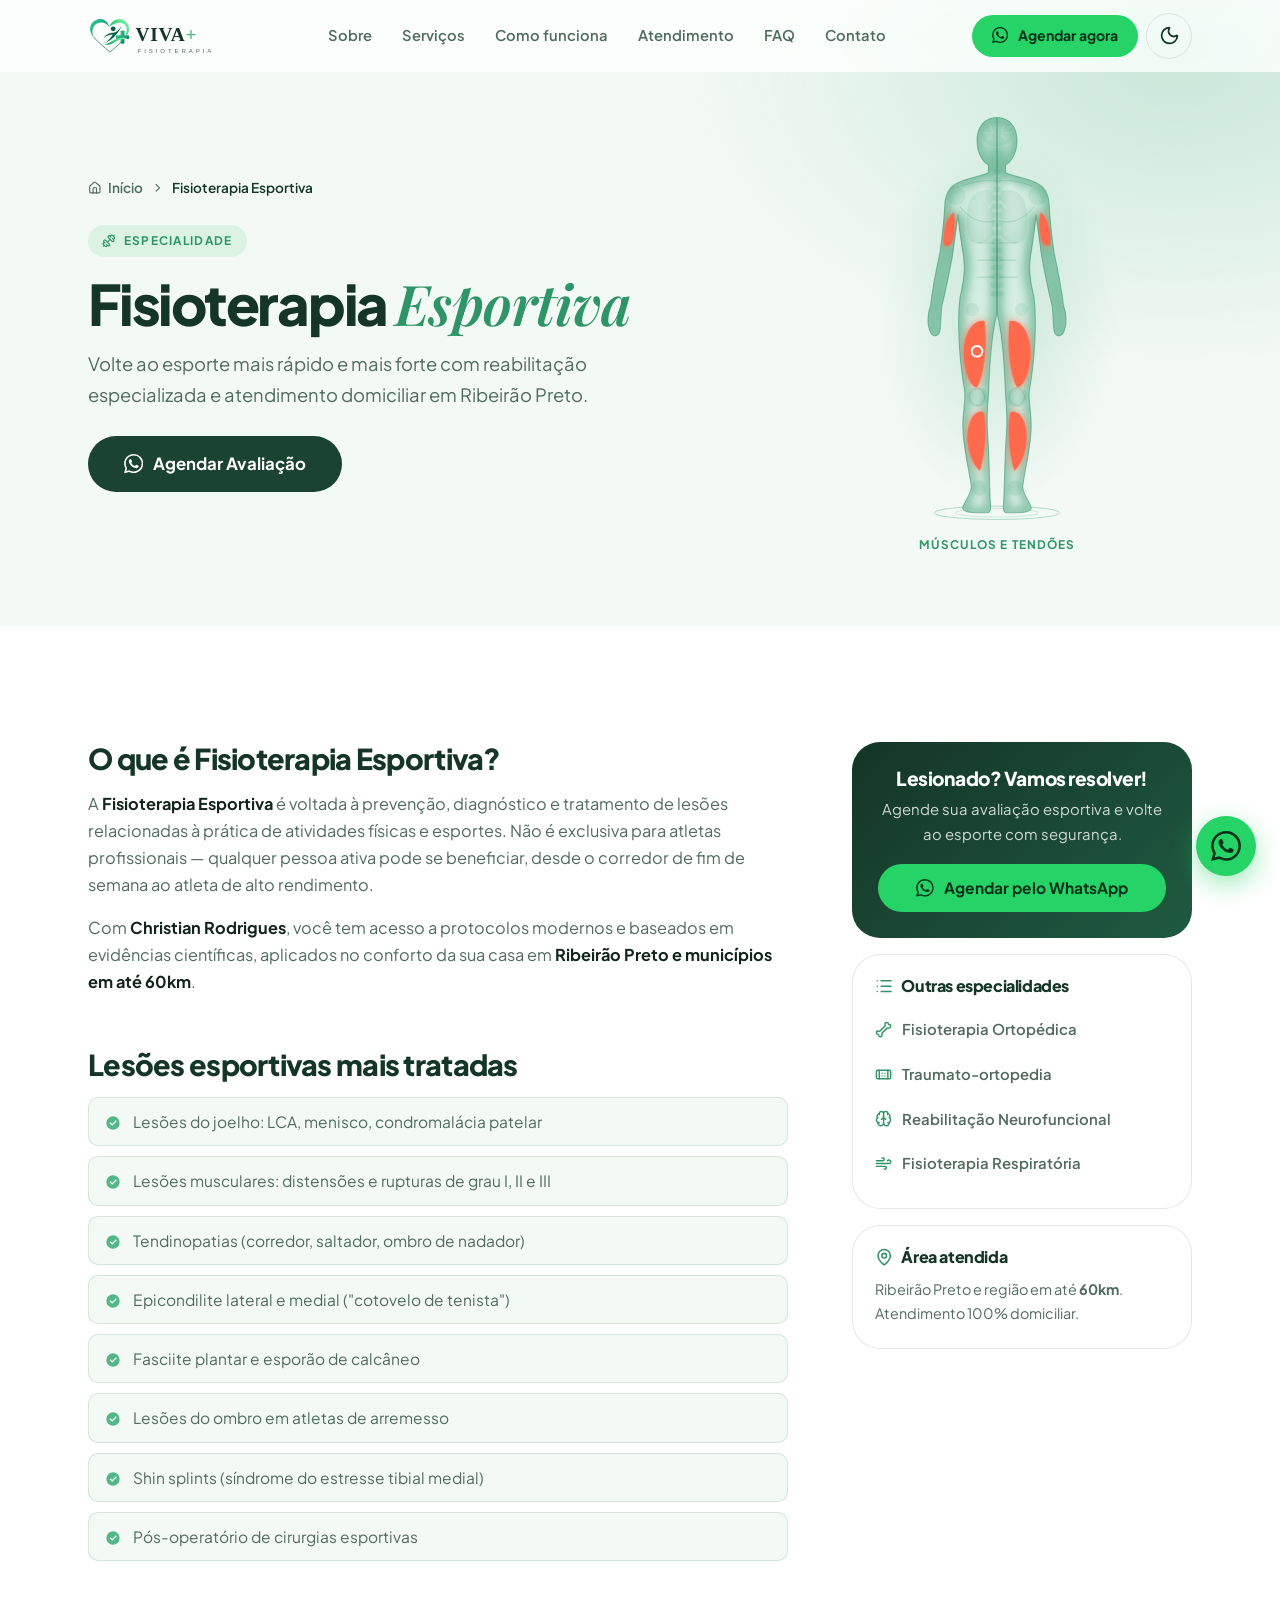
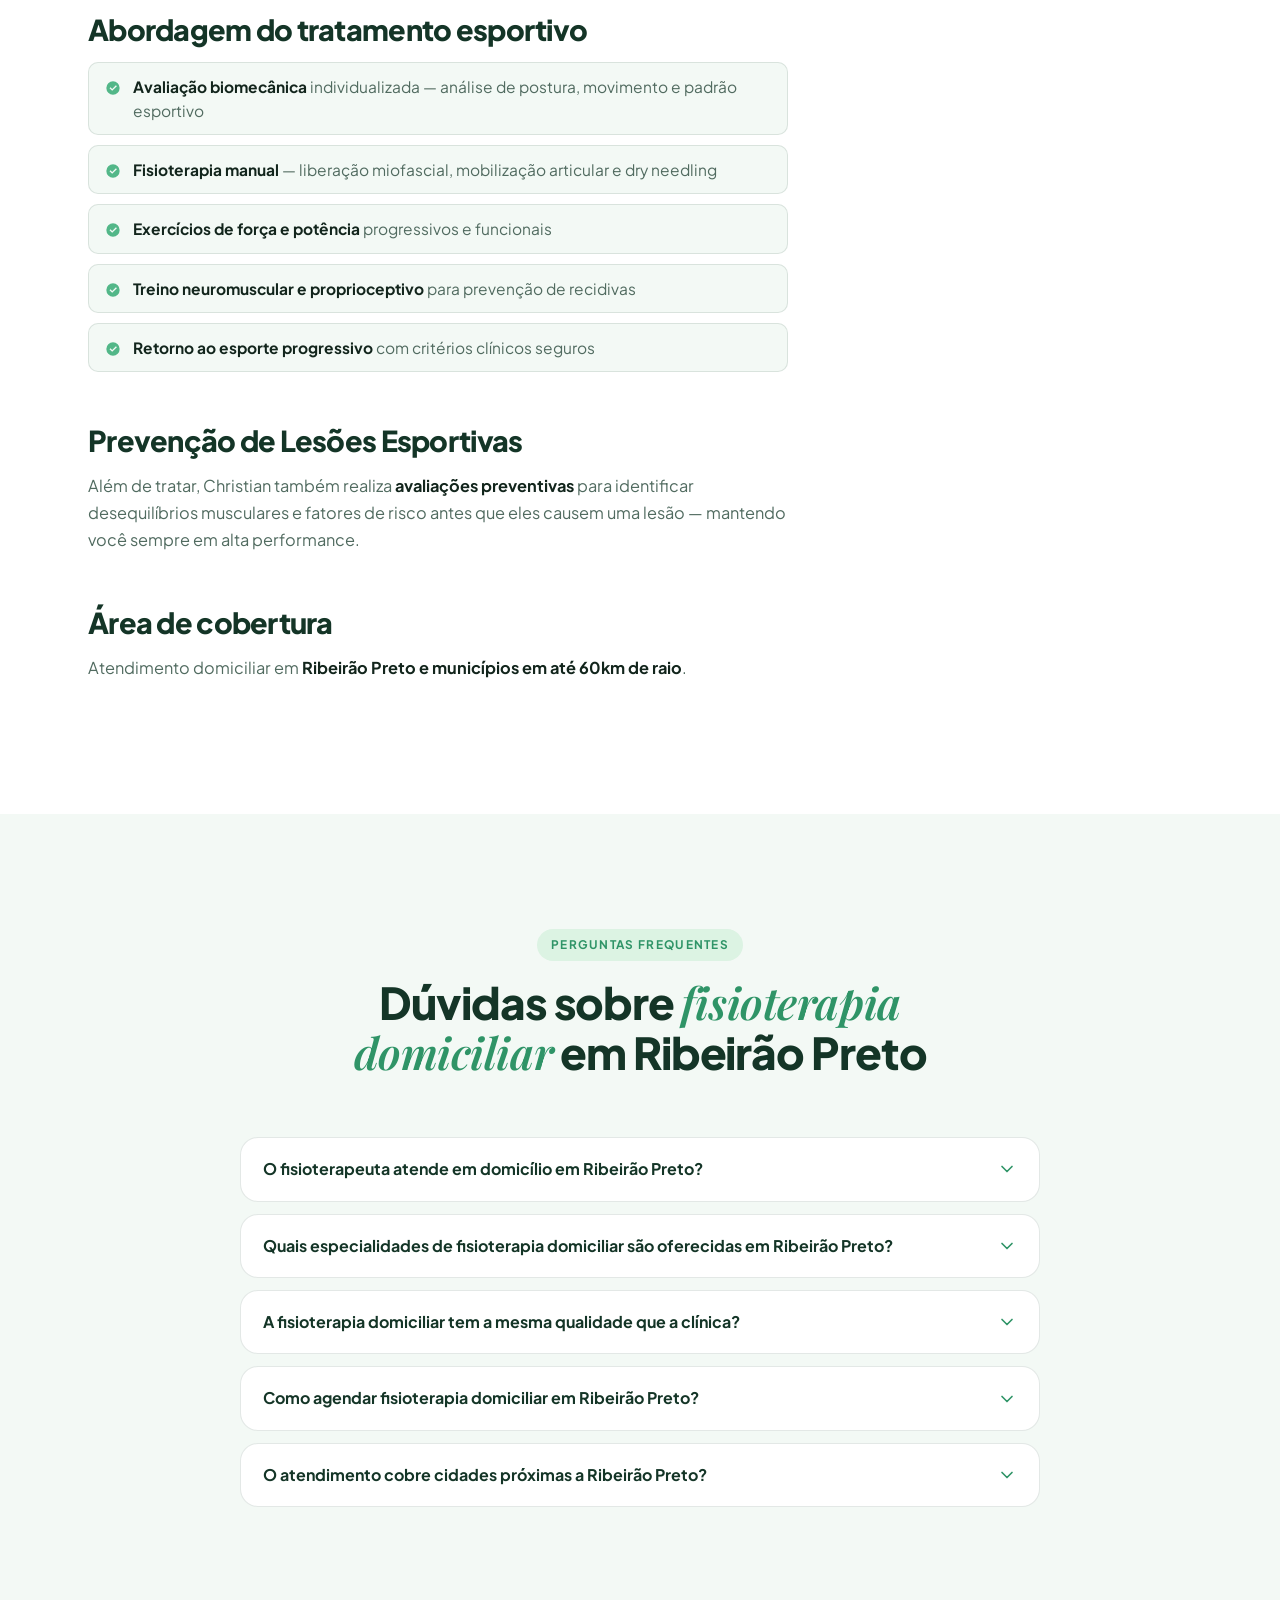
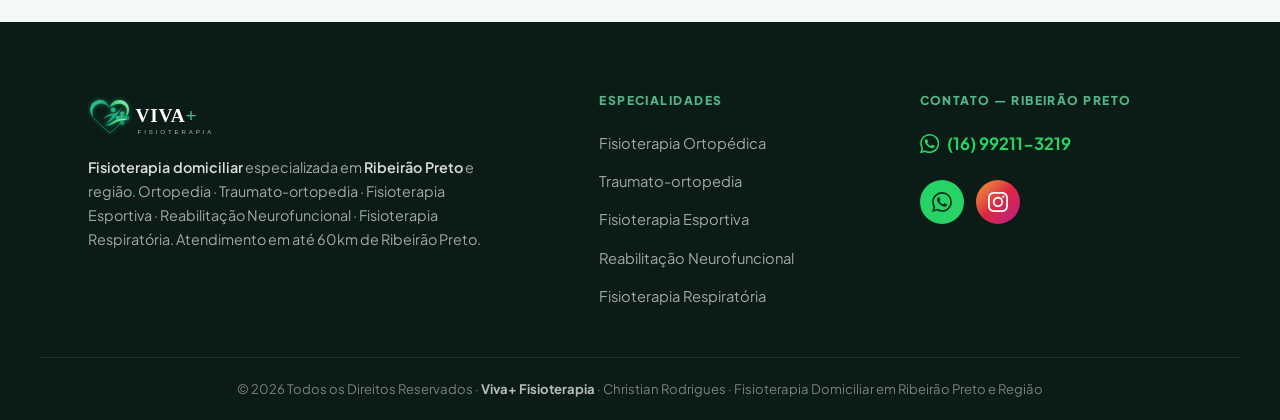
==== commit 37d03166: "Troca o símbolo do logo pela nova versão Coração com figura humana, faixa e cruz, redesenhado em vet" ====
--- a/fisioterapia-esportiva.html
+++ b/fisioterapia-esportiva.html
@@ -8,8 +8,8 @@
 <meta name="author" content="Christian Rodrigues — Viva+ Fisioterapia">
 <meta name="robots" content="index, follow, max-snippet:-1, max-image-preview:large, max-video-preview:-1">
 <link rel="canonical" href="https://vivamaisfisioterapia.com.br/fisioterapia-esportiva.html">
-<meta name="theme-color" content="#f3f9f5" media="(prefers-color-scheme: light)">
-<meta name="theme-color" content="#0a1611" media="(prefers-color-scheme: dark)">
+<meta name="theme-color" content="#f3f9f5">
+<meta name="color-scheme" content="light">
 
 <link rel="icon" href="img/favicon.svg" type="image/svg+xml">
 <link rel="icon" href="favicon.ico" sizes="32x32">
@@ -71,11 +71,12 @@
 <link rel="preconnect" href="https://fonts.googleapis.com">
 <link rel="preconnect" href="https://fonts.gstatic.com" crossorigin>
 <link href="https://fonts.googleapis.com/css2?family=Plus+Jakarta+Sans:wght@400;500;600;700;800&family=Playfair+Display:ital,wght@1,600&display=swap" rel="stylesheet">
-<link rel="stylesheet" href="css/site.css">
-<script>(function(d){d.classList.add('js');try{var t=localStorage.getItem('theme');if(t==='dark'||t==='light')d.dataset.theme=t}catch(e){}})(document.documentElement)</script>
-<script src="js/site.js" defer></script>
+<link rel="stylesheet" href="css/site.css?v=eaf10bd2">
+<script>(function(d){d.classList.add('js');try{var t=localStorage.getItem('theme');if(t==='dark')d.dataset.theme=t}catch(e){}})(document.documentElement)</script>
+<script src="js/site.js?v=eaf10bd2" defer></script>
 </head>
 <body>
+<svg width="0" height="0" style="position:absolute" aria-hidden="true"><defs><linearGradient id="lg-a" x1="0" y1="0" x2="1" y2="1"><stop offset="0" stop-color="#34d399"/><stop offset="1" stop-color="#047857"/></linearGradient><linearGradient id="lg-b" x1="0" y1="1" x2="1" y2="0"><stop offset="0" stop-color="#059669"/><stop offset=".6" stop-color="#4ade80"/><stop offset="1" stop-color="#a7f3d0"/></linearGradient></defs></svg>
 <a href="#main-content" class="skip">Pular para o conteúdo</a>
 
 <!-- ══ CABEÇALHO ══ -->
@@ -83,8 +84,7 @@
   <nav class="nav c" aria-label="Navegação principal">
     <a href="./" aria-label="Viva+ Fisioterapia — Página inicial">
       <svg viewBox="0 0 215 64" xmlns="http://www.w3.org/2000/svg" class="logo" role="img" aria-label="Viva+ Fisioterapia"><title>Viva+ Fisioterapia</title>
-        <path class="l-heart" d="M26 47C13 34 1 25 1 14 1 6 8 0 16 0c5 0 9 3 10 6 1-3 5-6 10-6 8 0 15 6 15 14 0 11-12 20-25 33z" transform="translate(3,5)"/>
-        <path class="l-cross" d="M29 22v15M21 29h16" fill="none" stroke-width="3" stroke-linecap="round" transform="translate(3,5)"/>
+        <g transform="translate(1 6) scale(.58)"><g class="sy"><path class="sy-l" fill="none" stroke="#065f46" stroke-width="1.6" stroke-linecap="round" stroke-linejoin="round" d="M11.5 47C22 60 38 72 51 83.5C60 76 68 69 77 60"/><path fill="url(#lg-a)" d="M11.8 47.5C4 38 1 28 5 19C9.5 9 19 3.5 28.5 3.9C38 4.3 46 11 49.5 23.3C44 16 37 12.5 30 12.5C19 12.5 10 21 9 32C8.6 38 9.8 43 11.8 47.5Z"/><path fill="url(#lg-b)" d="M49.5 23.3C53 11 63 3.5 74 3.9C86 4.3 96 13 96.6 26C96.9 32 95 37.5 92 42L88.5 42C90.8 37 91.8 32 91.3 27C90.3 18 82 12.5 73 13C63 13.5 54 18 49.5 23.3Z"/><circle class="sy-d" fill="#065f46" cx="58.7" cy="27.7" r="5.8"/><path class="sy-d" fill="#065f46" d="M79.6 19.9C74 33 62 52 37.9 62.5C49 54 55 47 57.5 41C52 41.5 43 42 36 50C41 40 51 37.5 59.500 37C67 36.5 74 30 79.6 19.9Z"/><rect fill="url(#lg-a)" x="76.4" y="31.4" width="9.2" height="32" rx="2.2"/><rect fill="url(#lg-a)" x="65" y="42.8" width="32" height="9.2" rx="2.2"/><path fill="url(#lg-b)" d="M37.9 65.5C50 62.5 58 53 72 50C80 48.3 88 48.8 93 49.5L87 52C77 52 69 55.5 61 60.5C53.5 65 46 67 37.9 65.500Z"/></g></g>
         <text class="l-name" x="66" y="39" font-family="Georgia,'Times New Roman',serif" font-weight="700" font-size="27" letter-spacing="1">VIVA<tspan class="l-plus">+</tspan></text>
         <text class="l-sub" x="69" y="55" font-family="Arial,sans-serif" font-size="8.5" letter-spacing="4">FISIOTERAPIA</text>
       </svg>
@@ -99,10 +99,10 @@
     </div>
     <div class="nav-acts">
       <a href="https://wa.me/5516992113219?text=Ol%C3%A1%20Christian%21%20Tenho%20interesse%20em%20Fisioterapia%20Esportiva." class="btn btn-wa btn-sm" target="_blank" rel="noopener noreferrer" aria-label="Agendar fisioterapia pelo WhatsApp">
-        <svg class="ic" aria-hidden="true"><use href="img/icons.svg#whatsapp"/></svg><span>Agendar agora</span>
+        <svg class="ic" aria-hidden="true"><use href="img/icons.svg?v=eaf10bd2#whatsapp"/></svg><span>Agendar agora</span>
       </a>
-      <button class="theme-tog" id="theme-tog" type="button" aria-label="Alternar entre modo claro e escuro" title="Modo claro/escuro"><svg class="ic i-moon" aria-hidden="true"><use href="img/icons.svg#moon"/></svg><svg class="ic i-sun" aria-hidden="true"><use href="img/icons.svg#sun"/></svg></button>
-      <button class="nav-tog" id="nav-tog" aria-label="Abrir menu" aria-expanded="false" aria-controls="mnav"><svg class="ic" aria-hidden="true"><use href="img/icons.svg#menu"/></svg></button>
+      <button class="theme-tog" id="theme-tog" type="button" aria-label="Alternar entre modo claro e escuro" title="Modo claro/escuro"><svg class="ic i-moon" aria-hidden="true"><use href="img/icons.svg?v=eaf10bd2#moon"/></svg><svg class="ic i-sun" aria-hidden="true"><use href="img/icons.svg?v=eaf10bd2#sun"/></svg></button>
+      <button class="nav-tog" id="nav-tog" aria-label="Abrir menu" aria-expanded="false" aria-controls="mnav"><svg class="ic" aria-hidden="true"><use href="img/icons.svg?v=eaf10bd2#menu"/></svg></button>
     </div>
   </nav>
 </header>
@@ -111,24 +111,23 @@
 <div class="mnav" id="mnav" role="dialog" aria-modal="true" aria-label="Menu">
   <div class="mnav-top">
     <svg viewBox="0 0 215 64" xmlns="http://www.w3.org/2000/svg" class="logo" role="img" aria-label="Viva+ Fisioterapia">
-        <path class="l-heart" d="M26 47C13 34 1 25 1 14 1 6 8 0 16 0c5 0 9 3 10 6 1-3 5-6 10-6 8 0 15 6 15 14 0 11-12 20-25 33z" transform="translate(3,5)"/>
-        <path class="l-cross" d="M29 22v15M21 29h16" fill="none" stroke-width="3" stroke-linecap="round" transform="translate(3,5)"/>
+        <g transform="translate(1 6) scale(.58)"><g class="sy"><path class="sy-l" fill="none" stroke="#065f46" stroke-width="1.6" stroke-linecap="round" stroke-linejoin="round" d="M11.5 47C22 60 38 72 51 83.5C60 76 68 69 77 60"/><path fill="url(#lg-a)" d="M11.8 47.5C4 38 1 28 5 19C9.5 9 19 3.5 28.5 3.9C38 4.3 46 11 49.5 23.3C44 16 37 12.5 30 12.5C19 12.5 10 21 9 32C8.6 38 9.8 43 11.8 47.5Z"/><path fill="url(#lg-b)" d="M49.5 23.3C53 11 63 3.5 74 3.9C86 4.3 96 13 96.6 26C96.9 32 95 37.5 92 42L88.5 42C90.8 37 91.8 32 91.3 27C90.3 18 82 12.5 73 13C63 13.5 54 18 49.5 23.3Z"/><circle class="sy-d" fill="#065f46" cx="58.7" cy="27.7" r="5.8"/><path class="sy-d" fill="#065f46" d="M79.6 19.9C74 33 62 52 37.9 62.5C49 54 55 47 57.5 41C52 41.5 43 42 36 50C41 40 51 37.5 59.500 37C67 36.5 74 30 79.6 19.9Z"/><rect fill="url(#lg-a)" x="76.4" y="31.4" width="9.2" height="32" rx="2.2"/><rect fill="url(#lg-a)" x="65" y="42.8" width="32" height="9.2" rx="2.2"/><path fill="url(#lg-b)" d="M37.9 65.5C50 62.5 58 53 72 50C80 48.3 88 48.8 93 49.5L87 52C77 52 69 55.5 61 60.5C53.5 65 46 67 37.9 65.500Z"/></g></g>
         <text class="l-name" x="66" y="39" font-family="Georgia,'Times New Roman',serif" font-weight="700" font-size="27" letter-spacing="1">VIVA<tspan class="l-plus">+</tspan></text>
         <text class="l-sub" x="69" y="55" font-family="Arial,sans-serif" font-size="8.5" letter-spacing="4">FISIOTERAPIA</text>
       </svg>
-    <button class="mnav-close" id="mnav-close" aria-label="Fechar menu"><svg class="ic" aria-hidden="true"><use href="img/icons.svg#x"/></svg></button>
+    <button class="mnav-close" id="mnav-close" aria-label="Fechar menu"><svg class="ic" aria-hidden="true"><use href="img/icons.svg?v=eaf10bd2#x"/></svg></button>
   </div>
   <nav class="mnav-links" aria-label="Menu mobile">
-    <a href="./#sobre" class="mnav-link" style="--i:0">Sobre <svg class="ic" aria-hidden="true"><use href="img/icons.svg#arrow-right"/></svg></a>
-    <a href="./#servicos" class="mnav-link" style="--i:1">Serviços <svg class="ic" aria-hidden="true"><use href="img/icons.svg#arrow-right"/></svg></a>
-    <a href="./#como-funciona" class="mnav-link" style="--i:2">Como funciona <svg class="ic" aria-hidden="true"><use href="img/icons.svg#arrow-right"/></svg></a>
-    <a href="./#atendimento" class="mnav-link" style="--i:3">Atendimento <svg class="ic" aria-hidden="true"><use href="img/icons.svg#arrow-right"/></svg></a>
-    <a href="./#faq" class="mnav-link" style="--i:4">FAQ <svg class="ic" aria-hidden="true"><use href="img/icons.svg#arrow-right"/></svg></a>
-    <a href="./#contato" class="mnav-link" style="--i:5">Contato <svg class="ic" aria-hidden="true"><use href="img/icons.svg#arrow-right"/></svg></a>
+    <a href="./#sobre" class="mnav-link" style="--i:0">Sobre <svg class="ic" aria-hidden="true"><use href="img/icons.svg?v=eaf10bd2#arrow-right"/></svg></a>
+    <a href="./#servicos" class="mnav-link" style="--i:1">Serviços <svg class="ic" aria-hidden="true"><use href="img/icons.svg?v=eaf10bd2#arrow-right"/></svg></a>
+    <a href="./#como-funciona" class="mnav-link" style="--i:2">Como funciona <svg class="ic" aria-hidden="true"><use href="img/icons.svg?v=eaf10bd2#arrow-right"/></svg></a>
+    <a href="./#atendimento" class="mnav-link" style="--i:3">Atendimento <svg class="ic" aria-hidden="true"><use href="img/icons.svg?v=eaf10bd2#arrow-right"/></svg></a>
+    <a href="./#faq" class="mnav-link" style="--i:4">FAQ <svg class="ic" aria-hidden="true"><use href="img/icons.svg?v=eaf10bd2#arrow-right"/></svg></a>
+    <a href="./#contato" class="mnav-link" style="--i:5">Contato <svg class="ic" aria-hidden="true"><use href="img/icons.svg?v=eaf10bd2#arrow-right"/></svg></a>
   </nav>
   <div class="mnav-foot">
-    <a href="https://wa.me/5516992113219?text=Ol%C3%A1%20Christian%21%20Tenho%20interesse%20em%20Fisioterapia%20Esportiva." class="btn btn-wa btn-lg" target="_blank" rel="noopener noreferrer"><svg class="ic" aria-hidden="true"><use href="img/icons.svg#whatsapp"/></svg> Agendar pelo WhatsApp</a>
-    <a href="https://www.instagram.com/christianrodrigues03?igsh=MXczcjdnam0zOTdqcQ==" class="btn btn-o" target="_blank" rel="noopener noreferrer"><svg class="ic" aria-hidden="true"><use href="img/icons.svg#instagram"/></svg> Instagram</a>
+    <a href="https://wa.me/5516992113219?text=Ol%C3%A1%20Christian%21%20Tenho%20interesse%20em%20Fisioterapia%20Esportiva." class="btn btn-wa btn-lg" target="_blank" rel="noopener noreferrer"><svg class="ic" aria-hidden="true"><use href="img/icons.svg?v=eaf10bd2#whatsapp"/></svg> Agendar pelo WhatsApp</a>
+    <a href="https://www.instagram.com/christianrodrigues03?igsh=MXczcjdnam0zOTdqcQ==" class="btn btn-o" target="_blank" rel="noopener noreferrer"><svg class="ic" aria-hidden="true"><use href="img/icons.svg?v=eaf10bd2#instagram"/></svg> Instagram</a>
   </div>
 </div>
 
@@ -139,14 +138,14 @@
   <div class="c ih-grid">
     <div data-a="l">
       <nav class="crumb" aria-label="Navegação estrutural">
-        <a href="./"><svg class="ic" aria-hidden="true"><use href="img/icons.svg#house"/></svg> Início</a>
-        <svg class="ic" aria-hidden="true"><use href="img/icons.svg#chevron-right"/></svg>
+        <a href="./"><svg class="ic" aria-hidden="true"><use href="img/icons.svg?v=eaf10bd2#house"/></svg> Início</a>
+        <svg class="ic" aria-hidden="true"><use href="img/icons.svg?v=eaf10bd2#chevron-right"/></svg>
         <span aria-current="page">Fisioterapia Esportiva</span>
       </nav>
-      <span class="tag"><svg class="ic" aria-hidden="true"><use href="img/icons.svg#dumbbell"/></svg> Especialidade</span>
+      <span class="tag"><svg class="ic" aria-hidden="true"><use href="img/icons.svg?v=eaf10bd2#dumbbell"/></svg> Especialidade</span>
       <h1 class="ih-title">Fisioterapia <em>Esportiva</em></h1>
       <p class="ih-sub">Volte ao esporte mais rápido e mais forte com reabilitação especializada e atendimento domiciliar em Ribeirão Preto.</p>
-      <a href="https://wa.me/5516992113219?text=Ol%C3%A1%20Christian%21%20Tenho%20interesse%20em%20Fisioterapia%20Esportiva." class="btn btn-p btn-lg" target="_blank" rel="noopener noreferrer"><svg class="ic" aria-hidden="true"><use href="img/icons.svg#whatsapp"/></svg> Agendar Avaliação</a>
+      <a href="https://wa.me/5516992113219?text=Ol%C3%A1%20Christian%21%20Tenho%20interesse%20em%20Fisioterapia%20Esportiva." class="btn btn-p btn-lg" target="_blank" rel="noopener noreferrer"><svg class="ic" aria-hidden="true"><use href="img/icons.svg?v=eaf10bd2#whatsapp"/></svg> Agendar Avaliação</a>
     </div>
     <div class="ih-fig" data-a="r">
       <div class="fig" data-fig>
@@ -223,19 +222,19 @@
       <div class="side-cta">
         <h3>Lesionado? Vamos resolver!</h3>
         <p>Agende sua avaliação esportiva e volte ao esporte com segurança.</p>
-        <a href="https://wa.me/5516992113219?text=Ol%C3%A1%20Christian%21%20Tenho%20interesse%20em%20Fisioterapia%20Esportiva." class="btn btn-wa" target="_blank" rel="noopener noreferrer"><svg class="ic" aria-hidden="true"><use href="img/icons.svg#whatsapp"/></svg> Agendar pelo WhatsApp</a>
+        <a href="https://wa.me/5516992113219?text=Ol%C3%A1%20Christian%21%20Tenho%20interesse%20em%20Fisioterapia%20Esportiva." class="btn btn-wa" target="_blank" rel="noopener noreferrer"><svg class="ic" aria-hidden="true"><use href="img/icons.svg?v=eaf10bd2#whatsapp"/></svg> Agendar pelo WhatsApp</a>
       </div>
       <div class="side-card">
-        <h3><svg class="ic" aria-hidden="true"><use href="img/icons.svg#list"/></svg> Outras especialidades</h3>
+        <h3><svg class="ic" aria-hidden="true"><use href="img/icons.svg?v=eaf10bd2#list"/></svg> Outras especialidades</h3>
         <ul>
-            <li><a href="ortopedia.html"><svg class="ic" aria-hidden="true"><use href="img/icons.svg#bone"/></svg> Fisioterapia Ortopédica</a></li>
-            <li><a href="traumatortopedia.html"><svg class="ic" aria-hidden="true"><use href="img/icons.svg#bandage"/></svg> Traumato-ortopedia</a></li>
-            <li><a href="reabilitacao-neurofuncional.html"><svg class="ic" aria-hidden="true"><use href="img/icons.svg#brain"/></svg> Reabilitação Neurofuncional</a></li>
-            <li><a href="fisioterapia-respiratoria.html"><svg class="ic" aria-hidden="true"><use href="img/icons.svg#wind"/></svg> Fisioterapia Respiratória</a></li>
+            <li><a href="ortopedia.html"><svg class="ic" aria-hidden="true"><use href="img/icons.svg?v=eaf10bd2#bone"/></svg> Fisioterapia Ortopédica</a></li>
+            <li><a href="traumatortopedia.html"><svg class="ic" aria-hidden="true"><use href="img/icons.svg?v=eaf10bd2#bandage"/></svg> Traumato-ortopedia</a></li>
+            <li><a href="reabilitacao-neurofuncional.html"><svg class="ic" aria-hidden="true"><use href="img/icons.svg?v=eaf10bd2#brain"/></svg> Reabilitação Neurofuncional</a></li>
+            <li><a href="fisioterapia-respiratoria.html"><svg class="ic" aria-hidden="true"><use href="img/icons.svg?v=eaf10bd2#wind"/></svg> Fisioterapia Respiratória</a></li>
         </ul>
       </div>
       <div class="side-card">
-        <h3><svg class="ic" aria-hidden="true"><use href="img/icons.svg#map-pin"/></svg> Área atendida</h3>
+        <h3><svg class="ic" aria-hidden="true"><use href="img/icons.svg?v=eaf10bd2#map-pin"/></svg> Área atendida</h3>
         <p>Ribeirão Preto e região em até <strong>60km</strong>. Atendimento 100% domiciliar.</p>
       </div>
     </aside>
@@ -251,23 +250,23 @@
     </header>
     <div class="faq-list" data-a>
       <details class="faq-item" name="faq">
-        <summary>O fisioterapeuta atende em domicílio em Ribeirão Preto? <svg class="ic" aria-hidden="true"><use href="img/icons.svg#chevron-down"/></svg></summary>
+        <summary>O fisioterapeuta atende em domicílio em Ribeirão Preto? <svg class="ic" aria-hidden="true"><use href="img/icons.svg?v=eaf10bd2#chevron-down"/></svg></summary>
         <p>Sim! Christian Rodrigues oferece <strong>fisioterapia domiciliar em Ribeirão Preto</strong> e toda a região em um raio de 60km, incluindo Sertãozinho, Jardinópolis, Cravinhos, Serrana, Brodowski, Batatais e Franca. Você recebe atendimento profissional sem sair de casa.</p>
       </details>
       <details class="faq-item" name="faq">
-        <summary>Quais especialidades de fisioterapia domiciliar são oferecidas em Ribeirão Preto? <svg class="ic" aria-hidden="true"><use href="img/icons.svg#chevron-down"/></svg></summary>
+        <summary>Quais especialidades de fisioterapia domiciliar são oferecidas em Ribeirão Preto? <svg class="ic" aria-hidden="true"><use href="img/icons.svg?v=eaf10bd2#chevron-down"/></svg></summary>
         <p>São 5 especialidades de <strong>fisioterapia domiciliar em Ribeirão Preto</strong>: <strong>Fisioterapia Ortopédica</strong>, <strong>Traumato-ortopedia</strong>, <strong>Fisioterapia Esportiva</strong>, <strong>Reabilitação Neurofuncional</strong> (AVC, Parkinson) e <strong>Fisioterapia Respiratória</strong> (DPOC, pós-COVID). Todas realizadas no conforto da sua casa.</p>
       </details>
       <details class="faq-item" name="faq">
-        <summary>A fisioterapia domiciliar tem a mesma qualidade que a clínica? <svg class="ic" aria-hidden="true"><use href="img/icons.svg#chevron-down"/></svg></summary>
+        <summary>A fisioterapia domiciliar tem a mesma qualidade que a clínica? <svg class="ic" aria-hidden="true"><use href="img/icons.svg?v=eaf10bd2#chevron-down"/></svg></summary>
         <p>Sim! Christian leva todos os equipamentos profissionais necessários ao seu domicílio em Ribeirão Preto, garantindo uma sessão completa, profissional e baseada em evidências científicas — com a comodidade de não precisar sair de casa.</p>
       </details>
       <details class="faq-item" name="faq">
-        <summary>Como agendar fisioterapia domiciliar em Ribeirão Preto? <svg class="ic" aria-hidden="true"><use href="img/icons.svg#chevron-down"/></svg></summary>
+        <summary>Como agendar fisioterapia domiciliar em Ribeirão Preto? <svg class="ic" aria-hidden="true"><use href="img/icons.svg?v=eaf10bd2#chevron-down"/></svg></summary>
         <p>É simples! Entre em contato pelo <strong>WhatsApp (16) 99211-3219</strong>. O agendamento é rápido, sem burocracia e com horários flexíveis para encaixar na sua rotina em Ribeirão Preto e região.</p>
       </details>
       <details class="faq-item" name="faq">
-        <summary>O atendimento cobre cidades próximas a Ribeirão Preto? <svg class="ic" aria-hidden="true"><use href="img/icons.svg#chevron-down"/></svg></summary>
+        <summary>O atendimento cobre cidades próximas a Ribeirão Preto? <svg class="ic" aria-hidden="true"><use href="img/icons.svg?v=eaf10bd2#chevron-down"/></svg></summary>
         <p>Sim! A <strong>fisioterapia domiciliar</strong> atende em um raio de <strong>60km a partir de Ribeirão Preto</strong>, cobrindo cidades como Sertãozinho, Jardinópolis, Cravinhos, Serrana, Brodowski, Batatais e Franca. Entre em contato para verificar sua região.</p>
       </details>
     </div>
@@ -281,8 +280,7 @@
   <div class="c ftr-inner">
     <div class="ftr-brand">
       <svg viewBox="0 0 215 64" xmlns="http://www.w3.org/2000/svg" class="logo" role="img" aria-label="Viva+ Fisioterapia">
-        <path class="l-heart" d="M26 47C13 34 1 25 1 14 1 6 8 0 16 0c5 0 9 3 10 6 1-3 5-6 10-6 8 0 15 6 15 14 0 11-12 20-25 33z" transform="translate(3,5)"/>
-        <path class="l-cross" d="M29 22v15M21 29h16" fill="none" stroke-width="3" stroke-linecap="round" transform="translate(3,5)"/>
+        <g transform="translate(1 6) scale(.58)"><g class="sy"><path class="sy-l" fill="none" stroke="#065f46" stroke-width="1.6" stroke-linecap="round" stroke-linejoin="round" d="M11.5 47C22 60 38 72 51 83.5C60 76 68 69 77 60"/><path fill="url(#lg-a)" d="M11.8 47.5C4 38 1 28 5 19C9.5 9 19 3.5 28.5 3.9C38 4.3 46 11 49.5 23.3C44 16 37 12.5 30 12.5C19 12.5 10 21 9 32C8.6 38 9.8 43 11.8 47.5Z"/><path fill="url(#lg-b)" d="M49.5 23.3C53 11 63 3.5 74 3.9C86 4.3 96 13 96.6 26C96.9 32 95 37.5 92 42L88.5 42C90.8 37 91.8 32 91.3 27C90.3 18 82 12.5 73 13C63 13.5 54 18 49.5 23.3Z"/><circle class="sy-d" fill="#065f46" cx="58.7" cy="27.7" r="5.8"/><path class="sy-d" fill="#065f46" d="M79.6 19.9C74 33 62 52 37.9 62.5C49 54 55 47 57.5 41C52 41.5 43 42 36 50C41 40 51 37.5 59.500 37C67 36.5 74 30 79.6 19.9Z"/><rect fill="url(#lg-a)" x="76.4" y="31.4" width="9.2" height="32" rx="2.2"/><rect fill="url(#lg-a)" x="65" y="42.8" width="32" height="9.2" rx="2.2"/><path fill="url(#lg-b)" d="M37.9 65.5C50 62.5 58 53 72 50C80 48.3 88 48.8 93 49.5L87 52C77 52 69 55.5 61 60.5C53.5 65 46 67 37.9 65.500Z"/></g></g>
         <text class="l-name" x="66" y="39" font-family="Georgia,'Times New Roman',serif" font-weight="700" font-size="27" letter-spacing="1">VIVA<tspan class="l-plus">+</tspan></text>
         <text class="l-sub" x="69" y="55" font-family="Arial,sans-serif" font-size="8.5" letter-spacing="4">FISIOTERAPIA</text>
       </svg>
@@ -305,11 +303,11 @@
     <div class="ftr-contact">
       <h3>Contato — Ribeirão Preto</h3>
       <a href="https://wa.me/5516992113219" class="ftr-wa" target="_blank" rel="noopener noreferrer" aria-label="WhatsApp (16) 99211-3219">
-        <svg class="ic" aria-hidden="true"><use href="img/icons.svg#whatsapp"/></svg> (16) 99211-3219
+        <svg class="ic" aria-hidden="true"><use href="img/icons.svg?v=eaf10bd2#whatsapp"/></svg> (16) 99211-3219
       </a>
       <div class="ftr-soc">
-        <a href="https://wa.me/5516992113219" target="_blank" rel="noopener noreferrer" aria-label="WhatsApp" class="soc-ic soc-wa"><svg class="ic" aria-hidden="true"><use href="img/icons.svg#whatsapp"/></svg></a>
-        <a href="https://www.instagram.com/christianrodrigues03?igsh=MXczcjdnam0zOTdqcQ==" target="_blank" rel="noopener noreferrer" aria-label="Instagram de Christian Rodrigues" class="soc-ic soc-ig"><svg class="ic" aria-hidden="true"><use href="img/icons.svg#instagram"/></svg></a>
+        <a href="https://wa.me/5516992113219" target="_blank" rel="noopener noreferrer" aria-label="WhatsApp" class="soc-ic soc-wa"><svg class="ic" aria-hidden="true"><use href="img/icons.svg?v=eaf10bd2#whatsapp"/></svg></a>
+        <a href="https://www.instagram.com/christianrodrigues03?igsh=MXczcjdnam0zOTdqcQ==" target="_blank" rel="noopener noreferrer" aria-label="Instagram de Christian Rodrigues" class="soc-ic soc-ig"><svg class="ic" aria-hidden="true"><use href="img/icons.svg?v=eaf10bd2#instagram"/></svg></a>
       </div>
     </div>
   </div>
@@ -319,9 +317,9 @@
 </footer>
 
 <!-- WhatsApp: botão flutuante (desktop) e barra fixa (celular) -->
-<a href="https://wa.me/5516992113219?text=Ol%C3%A1%20Christian%21%20Tenho%20interesse%20em%20Fisioterapia%20Esportiva." class="wa-float" target="_blank" rel="noopener noreferrer" aria-label="Agendar pelo WhatsApp"><svg class="ic" aria-hidden="true"><use href="img/icons.svg#whatsapp"/></svg></a>
+<a href="https://wa.me/5516992113219?text=Ol%C3%A1%20Christian%21%20Tenho%20interesse%20em%20Fisioterapia%20Esportiva." class="wa-float" target="_blank" rel="noopener noreferrer" aria-label="Agendar pelo WhatsApp"><svg class="ic" aria-hidden="true"><use href="img/icons.svg?v=eaf10bd2#whatsapp"/></svg></a>
 <div class="wa-bar" id="wa-bar">
-  <a href="https://wa.me/5516992113219?text=Ol%C3%A1%20Christian%21%20Tenho%20interesse%20em%20Fisioterapia%20Esportiva." class="btn btn-wa" target="_blank" rel="noopener noreferrer"><svg class="ic" aria-hidden="true"><use href="img/icons.svg#whatsapp"/></svg> Agendar pelo WhatsApp</a>
+  <a href="https://wa.me/5516992113219?text=Ol%C3%A1%20Christian%21%20Tenho%20interesse%20em%20Fisioterapia%20Esportiva." class="btn btn-wa" target="_blank" rel="noopener noreferrer"><svg class="ic" aria-hidden="true"><use href="img/icons.svg?v=eaf10bd2#whatsapp"/></svg> Agendar pelo WhatsApp</a>
 </div>
 
 </body>
--- a/css/site.css
+++ b/css/site.css
@@ -5,7 +5,7 @@
 
 /* ── TOKENS ── */
 :root{
-  color-scheme:light dark;
+  color-scheme:light;
   --bg:#ffffff;
   --surface:#f3f9f5;
   --card:#ffffff;
@@ -40,26 +40,6 @@
   --sec:clamp(64px,9vw,116px);
   --ease:cubic-bezier(.2,.7,.2,1);
 }
-@media (prefers-color-scheme:dark){
-  :root:not([data-theme="light"]){
-    --bg:#0a1611;
-    --surface:#0f1f18;
-    --card:#14271f;
-    --ink:#e6f1eb;
-    --muted:#9fb9ad;
-    --head:#f1f8f4;
-    --brand:#52B788;
-    --brand-hover:#74c69d;
-    --on-brand:#06281a;
-    --accent:#74c69d;
-    --tint:#193529;
-    --line:rgba(255,255,255,.1);
-    --glass:rgba(12,26,20,.74);
-    --sh-sm:0 1px 2px rgba(0,0,0,.3),0 4px 14px rgba(0,0,0,.25);
-    --sh-md:0 2px 4px rgba(0,0,0,.3),0 14px 36px rgba(0,0,0,.35);
-    --sh-lg:0 4px 8px rgba(0,0,0,.3),0 28px 70px rgba(0,0,0,.45);
-  }
-}
 :root[data-theme="dark"]{
     --bg:#0a1611;
     --surface:#0f1f18;
@@ -137,8 +117,6 @@
 .nav{display:flex;align-items:center;justify-content:space-between;gap:20px;height:100%}
 .logo{height:46px;width:auto;transition:height .3s var(--ease)}
 .hdr.scrolled .logo{height:38px}
-.logo .l-heart{fill:var(--brand);opacity:.2}
-.logo .l-cross{stroke:var(--brand)}
 .logo .l-name{fill:var(--head)}
 .logo .l-plus{fill:var(--mint)}
 .logo .l-sub{fill:var(--muted)}
@@ -154,11 +132,6 @@
 .theme-tog .i-sun{display:none}
 :root[data-theme="dark"] .theme-tog .i-sun{display:block}
 :root[data-theme="dark"] .theme-tog .i-moon{display:none}
-@media (prefers-color-scheme:dark){
-  :root:not([data-theme="light"]) .theme-tog .i-sun{display:block}
-  :root:not([data-theme="light"]) .theme-tog .i-moon{display:none}
-}
-
 /* ── MENU MOBILE (tela cheia) ── */
 .mnav{position:fixed;inset:0;z-index:1100;display:flex;flex-direction:column;padding:16px var(--gut) calc(28px + env(safe-area-inset-bottom));background:color-mix(in srgb,var(--bg) 90%,transparent);-webkit-backdrop-filter:blur(22px);backdrop-filter:blur(22px);opacity:0;visibility:hidden;transition:opacity .3s var(--ease),visibility .3s}
 .mnav.open{opacity:1;visibility:visible}
@@ -328,8 +301,9 @@
 ============================================================ */
 .ftr{background:var(--deeper);color:rgba(255,255,255,.62);padding-top:clamp(48px,6vw,72px)}
 .ftr-inner{display:grid;grid-template-columns:1.7fr 1fr 1fr;gap:clamp(28px,4vw,48px);padding-bottom:44px;border-bottom:1px solid rgba(255,255,255,.09)}
-.ftr .logo .l-cross{stroke:var(--mint)}
-.ftr .logo .l-heart{fill:var(--mint)}
+.ftr .logo .sy-d,:root[data-theme="dark"] .logo .sy-d{fill:#10b981}
+.ftr .logo .sy-l,:root[data-theme="dark"] .logo .sy-l{stroke:#10b981}
+.ftr .logo .sy,:root[data-theme="dark"] .logo .sy{filter:drop-shadow(0 0 5px rgba(52,211,153,.55))}
 .ftr .logo .l-name{fill:#fff}
 .ftr .logo .l-sub{fill:#a0c4b0}
 .ftr-brand p{font-size:.9rem;margin-top:16px;max-width:400px}
@@ -648,7 +622,7 @@
 @keyframes ripple{to{transform:scale(1);opacity:0}}
 .magnet{transition:transform .2s var(--ease)}
 .logo .l-plus{transform-box:fill-box;transform-origin:center;animation:pluspulse 3.2s ease-in-out infinite}
-.logo .l-heart{transform-box:fill-box;transform-origin:center;animation:heartbeat 3.2s ease-in-out infinite}
+.logo .sy{transform-box:fill-box;transform-origin:center;animation:heartbeat 3.2s ease-in-out infinite}
 @keyframes pluspulse{0%,70%,100%{transform:scale(1)}80%{transform:scale(1.35)}90%{transform:scale(.95)}}
 @keyframes heartbeat{0%,70%,100%{transform:scale(1)}78%{transform:scale(1.1)}86%{transform:scale(.98)}92%{transform:scale(1.06)}}
 .nav-link{position:relative}
@@ -673,9 +647,15 @@
   .about-img img,.hero-frame img{scale:1}
 }
 .step{z-index:1}
-@media (prefers-color-scheme:dark){:root:not([data-theme="light"]) .b-hi,:root:not([data-theme="light"]) .b-hi-l{opacity:.12}}
 :root[data-theme="dark"] .b-hi,:root[data-theme="dark"] .b-hi-l{opacity:.12}
 .ih-fig{max-width:190px}
 .ih-fig .fig-name{display:none}
 .ih-fig .fig-info{min-height:0;width:max-content;max-width:86vw;justify-self:center}
 @media (max-width:859px){.ih-fig{max-width:140px;margin-inline:auto}}
+
+/* Entradas laterais não podem alargar a página antes de aparecerem */
+html{overflow-x:clip}
+@media (max-width:859px){
+  .js [data-a="l"],.js [data-a="r"]{transform:translateY(26px)}
+  .js [data-a].vis{transform:none}
+}
